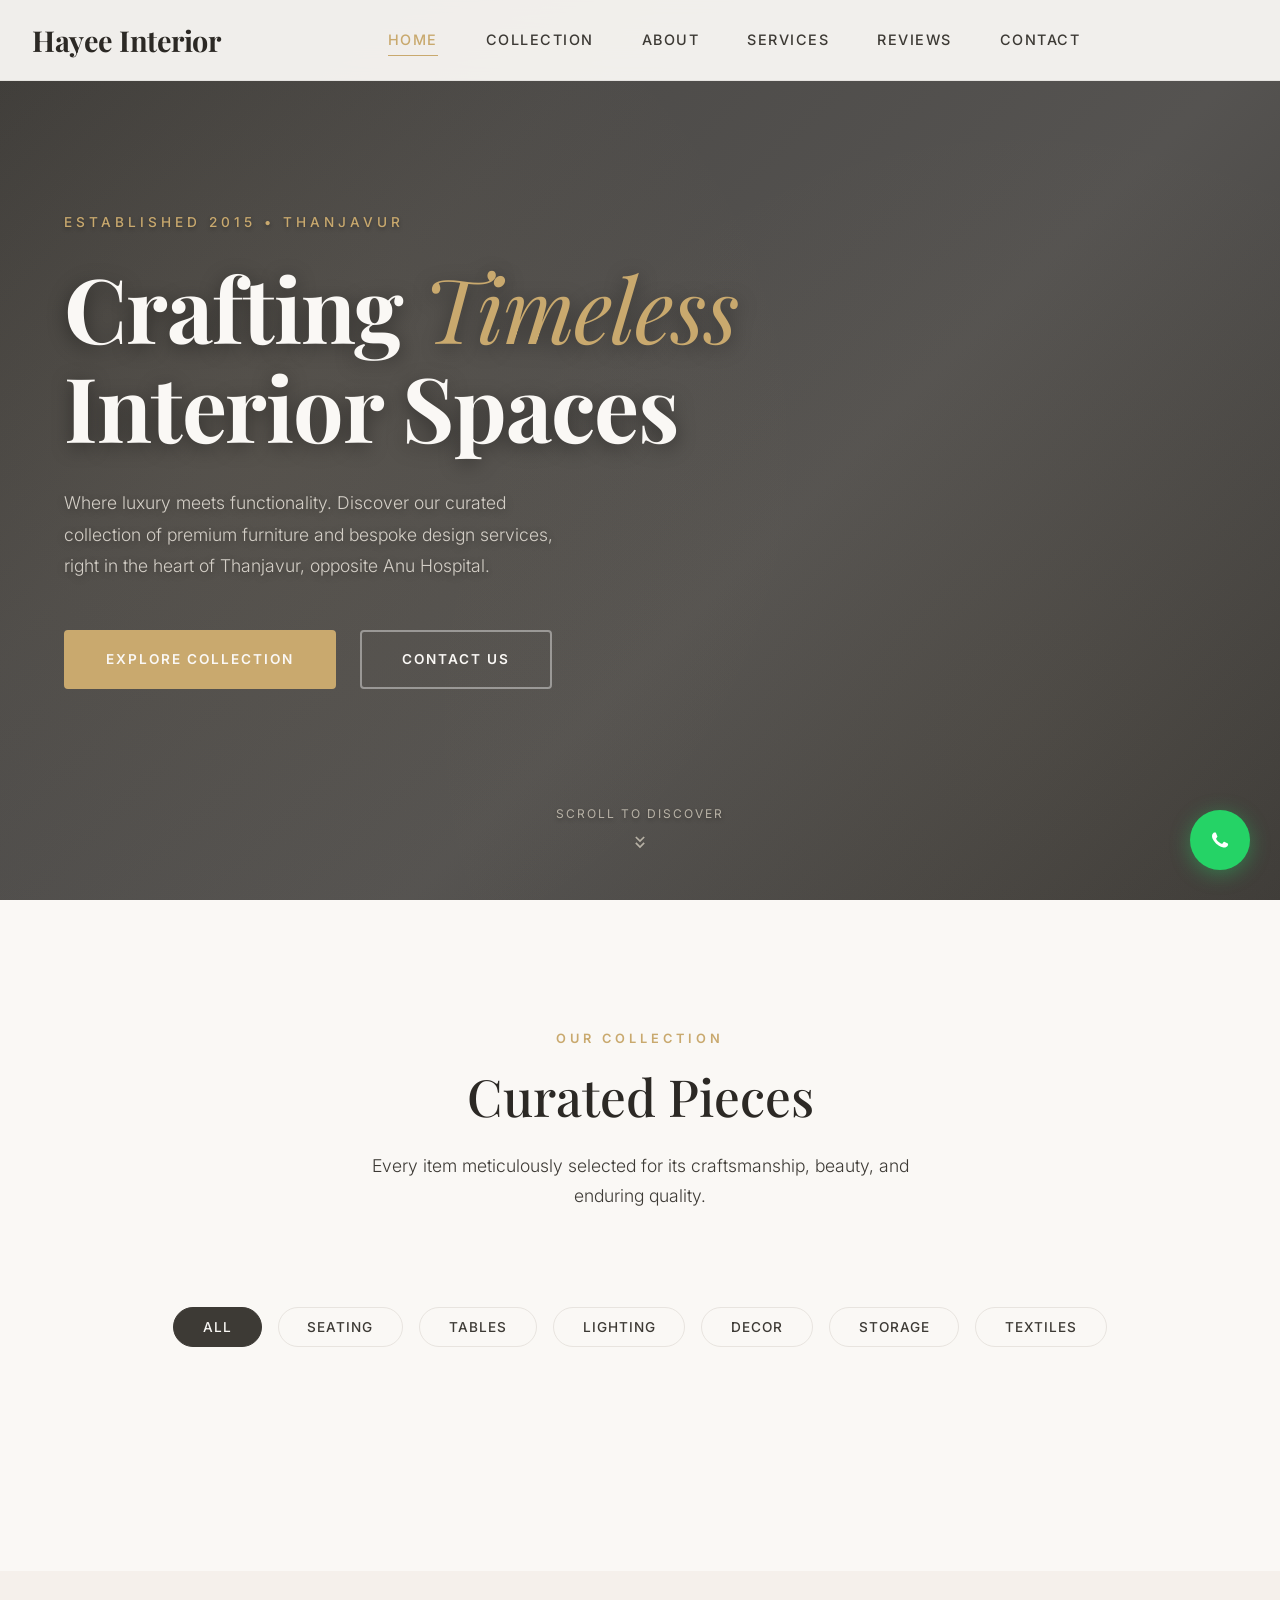
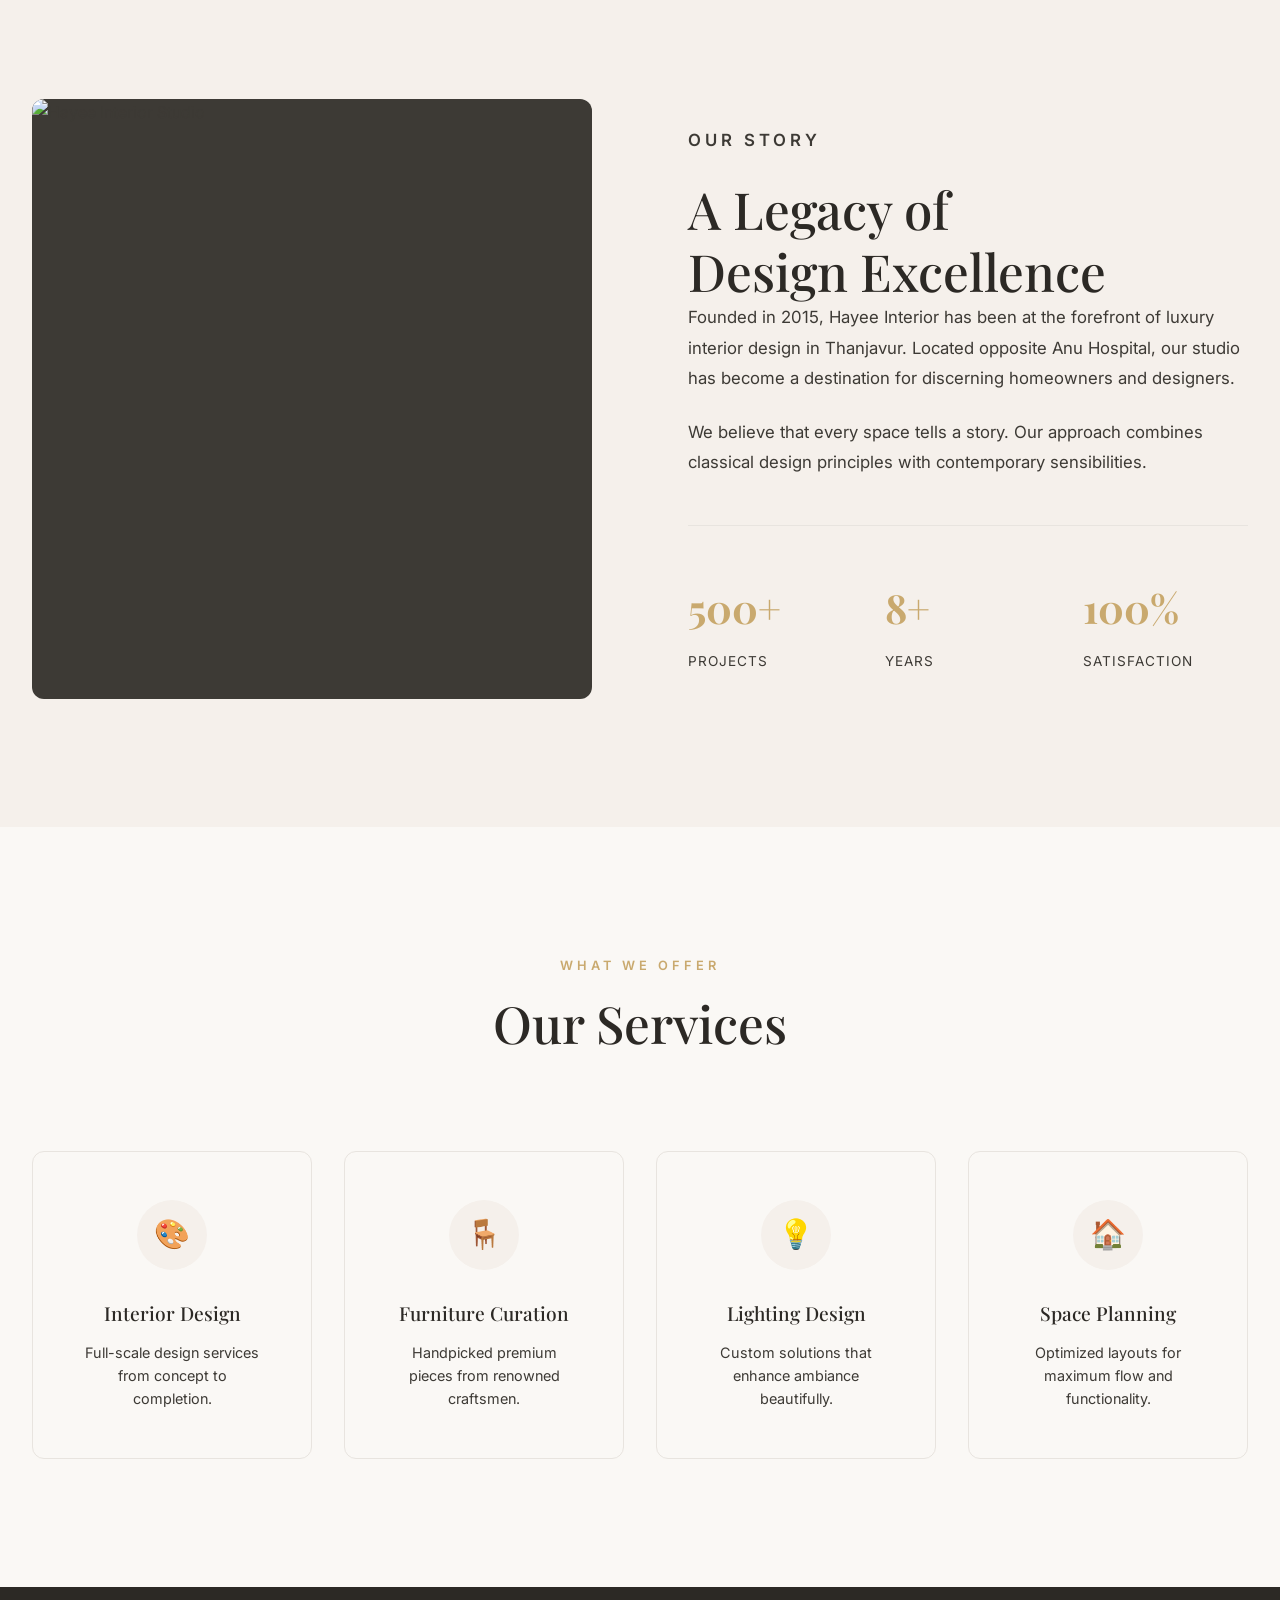
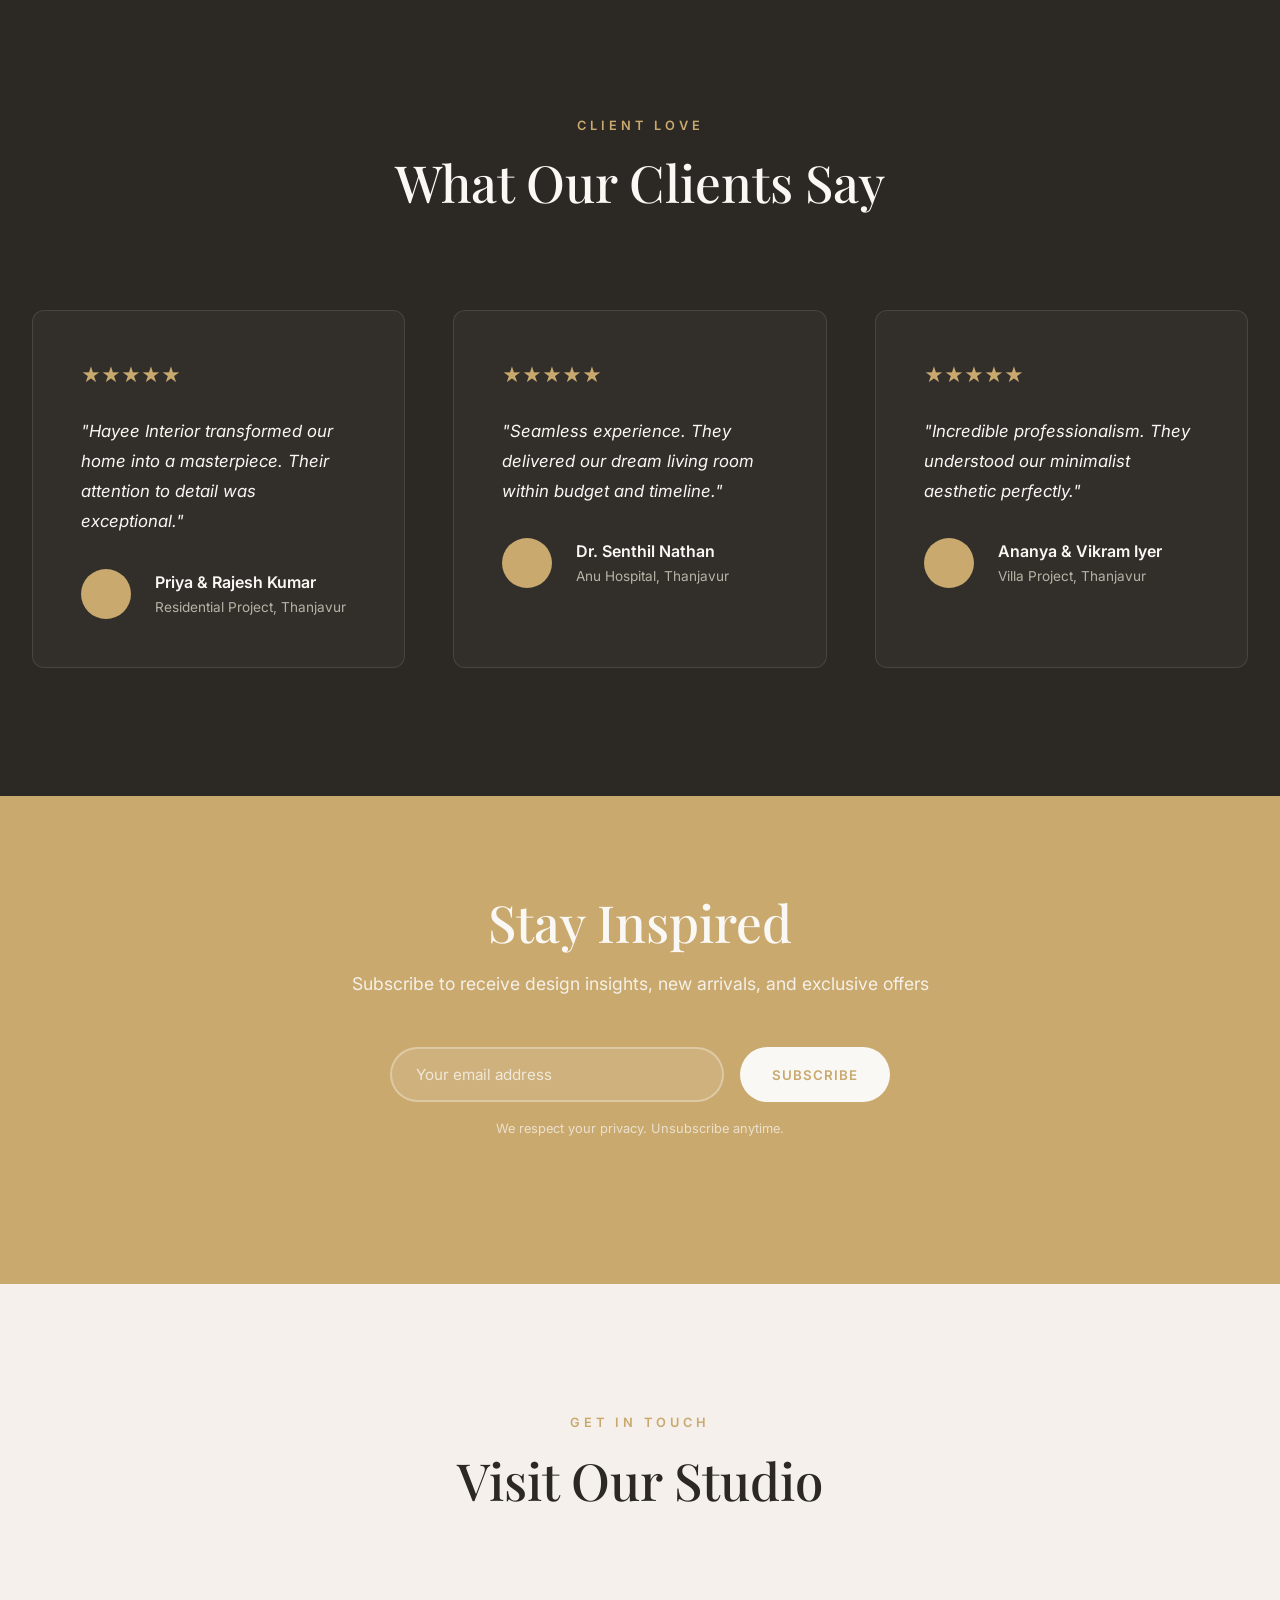
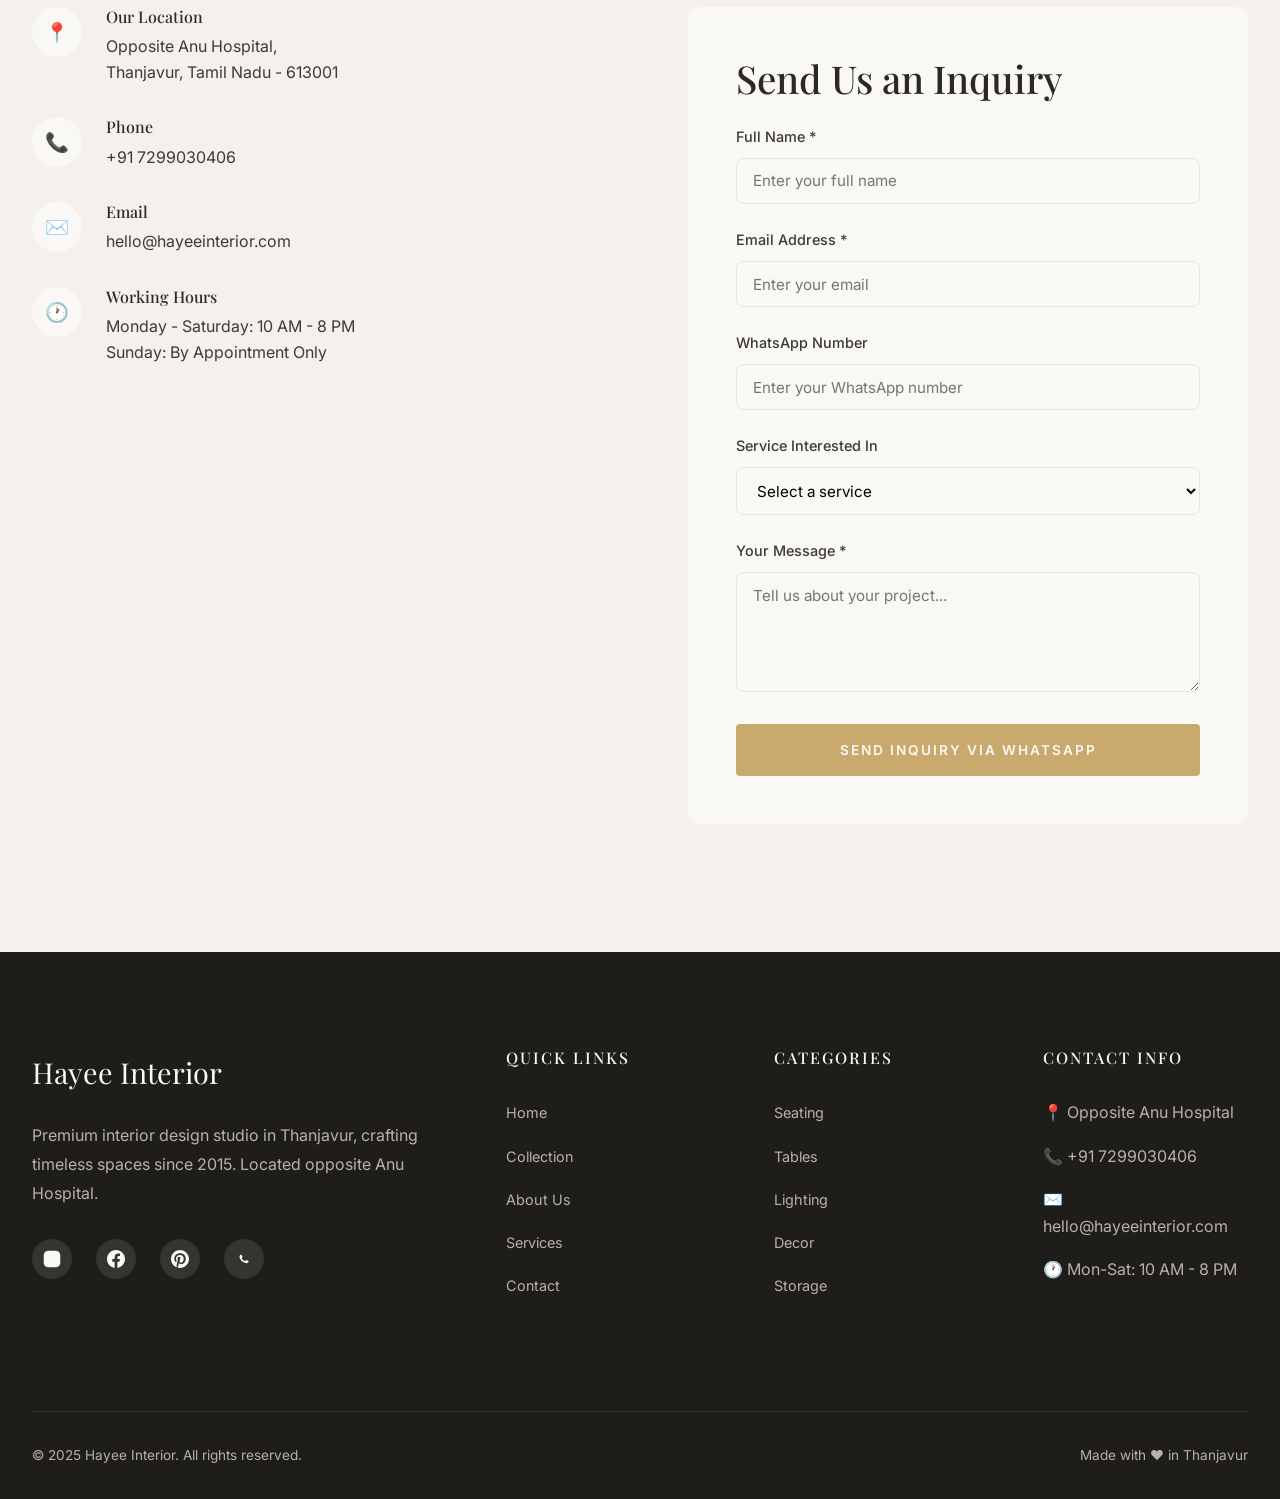
==== index.html @ a8fc9377 "Add files via upload" ====
<!DOCTYPE html>
<html lang="en">
<head>
    <meta charset="UTF-8">
    <meta name="viewport" content="width=device-width, initial-scale=1.0">
    <meta name="description" content="Hayee Interior - Premium luxury interior design studio in Thanjavur, opposite Anu Hospital. Inquire about our curated collections of timeless furniture and bespoke design services.">
    <meta name="keywords" content="luxury interior design, Thanjavur, furniture inquiry, home decor, Hayee Interior, premium furniture, interior design consultation, WhatsApp inquiry">
    <title>Hayee Interior | Luxury Interior Design Studio - Thanjavur</title>
    
    <!-- Google Fonts -->
    <link rel="preconnect" href="https://fonts.googleapis.com">
    <link rel="preconnect" href="https://fonts.gstatic.com" crossorigin>
    <link href="https://fonts.googleapis.com/css2?family=Cormorant+Garamond:ital,wght@0,300;0,400;0,500;0,600;0,700;1,400;1,500&family=Inter:wght@200;300;400;500;600;700&family=Playfair+Display:ital,wght@0,400;0,500;0,600;0,700;0,800;1,400;1,500&display=swap" rel="stylesheet">
    
    <!-- EmailJS Library -->
    <script type="text/javascript" src="https://cdn.jsdelivr.net/npm/@emailjs/browser@4/dist/email.min.js"></script>
    
    <style>
        /* ============================================
           CSS CUSTOM PROPERTIES (DESIGN TOKENS)
           ============================================ */
        :root {
            --color-cream: #F5F0EB;
            --color-warm-white: #FAF8F5;
            --color-soft-gray: #E8E4DF;
            --color-medium-gray: #B8B2A6;
            --color-charcoal: #3D3A35;
            --color-dark-charcoal: #2C2925;
            --color-richer-charcoal: #1F1D1A;
            --color-gold-accent: #C9A96E;
            --color-gold-light: #DFC89D;
            --color-gold-dark: #A8854A;
            --color-bronze: #8B7355;
            --color-whatsapp: #25D366;
            --color-whatsapp-dark: #128C7E;
            
            --font-display: 'Playfair Display', Georgia, 'Times New Roman', serif;
            --font-body: 'Inter', -apple-system, BlinkMacSystemFont, 'Segoe UI', sans-serif;
            --font-accent: 'Cormorant Garamond', Georgia, serif;
            
            --space-xs: 0.5rem; --space-sm: 1rem; --space-md: 1.5rem; --space-lg: 2rem;
            --space-xl: 3rem; --space-2xl: 4rem; --space-3xl: 6rem; --space-4xl: 8rem;
            
            --shadow-sm: 0 2px 8px rgba(0,0,0,0.06); --shadow-md: 0 4px 16px rgba(0,0,0,0.08);
            --shadow-lg: 0 8px 32px rgba(0,0,0,0.12); --shadow-xl: 0 16px 48px rgba(0,0,0,0.16);
            
            --transition-fast: 0.2s cubic-bezier(0.4,0,0.2,1);
            --transition-smooth: 0.3s cubic-bezier(0.4,0,0.2,1);
            --transition-elegant: 0.5s cubic-bezier(0.4,0,0.2,1);
            
            --radius-sm: 4px; --radius-md: 8px; --radius-lg: 12px; --radius-xl: 20px;
        }

        *, *::before, *::after { margin: 0; padding: 0; box-sizing: border-box; }
        html { font-size: 16px; scroll-behavior: smooth; -webkit-font-smoothing: antialiased; }
        body { font-family: var(--font-body); background-color: var(--color-warm-white); color: var(--color-charcoal); line-height: 1.7; overflow-x: hidden; }
        ::selection { background-color: var(--color-gold-accent); color: var(--color-warm-white); }
        ::-webkit-scrollbar { width: 8px; }
        ::-webkit-scrollbar-track { background: var(--color-cream); }
        ::-webkit-scrollbar-thumb { background: var(--color-medium-gray); border-radius: 4px; }
        ::-webkit-scrollbar-thumb:hover { background: var(--color-charcoal); }
        h1, h2, h3, h4 { font-family: var(--font-display); font-weight: 500; line-height: 1.2; color: var(--color-dark-charcoal); }
        h1 { font-size: clamp(2.5rem, 5vw, 4.5rem); }
        h2 { font-size: clamp(2rem, 4vw, 3.5rem); }
        h3 { font-size: clamp(1.5rem, 3vw, 2.5rem); }
        h4 { font-size: clamp(1.25rem, 2vw, 1.75rem); }
        .container { width: 100%; max-width: 1400px; margin: 0 auto; padding: 0 var(--space-lg); }

        /* Header */
        .site-header { position: fixed; top: 0; left: 0; right: 0; z-index: 1000; background: rgba(250,248,245,0.95); backdrop-filter: blur(20px); -webkit-backdrop-filter: blur(20px); border-bottom: 1px solid rgba(0,0,0,0.05); transition: all var(--transition-smooth); }
        .site-header.scrolled { box-shadow: var(--shadow-md); background: rgba(250,248,245,0.98); }
        .header-container { display: flex; justify-content: space-between; align-items: center; height: 80px; }
        .brand-logo { font-family: var(--font-display); font-size: 1.8rem; font-weight: 700; color: var(--color-dark-charcoal); text-decoration: none; letter-spacing: -0.5px; transition: color var(--transition-fast); }
        .brand-logo:hover { color: var(--color-gold-accent); }
        .main-nav ul { display: flex; list-style: none; gap: var(--space-xl); align-items: center; }
        .main-nav a { text-decoration: none; color: var(--color-charcoal); font-size: 0.9rem; font-weight: 500; text-transform: uppercase; letter-spacing: 1.5px; position: relative; padding: 0.5rem 0; transition: color var(--transition-fast); }
        .main-nav a::after { content: ''; position: absolute; bottom: 0; left: 0; width: 0; height: 1.5px; background: var(--color-gold-accent); transition: width var(--transition-smooth); }
        .main-nav a:hover, .main-nav a.active { color: var(--color-gold-accent); }
        .main-nav a:hover::after, .main-nav a.active::after { width: 100%; }
        .header-actions { display: flex; align-items: center; gap: var(--space-md); }
        .mobile-menu-toggle { display: none; background: none; border: none; cursor: pointer; padding: 0.5rem; color: var(--color-charcoal); }
        .mobile-menu-toggle:hover { color: var(--color-gold-accent); }

        /* Mobile Menu */
        .mobile-menu { display: none; position: fixed; top: 0; right: -100%; width: 80%; max-width: 400px; height: 100vh; background: var(--color-warm-white); z-index: 2000; padding: var(--space-2xl); transition: right var(--transition-elegant); box-shadow: var(--shadow-xl); }
        .mobile-menu.active { right: 0; }
        .mobile-menu-overlay { display: none; position: fixed; top: 0; left: 0; width: 100%; height: 100%; background: rgba(0,0,0,0.5); z-index: 1999; }
        .mobile-menu-overlay.active { display: block; }
        .mobile-menu-close { position: absolute; top: var(--space-lg); right: var(--space-lg); background: none; border: none; font-size: 1.5rem; cursor: pointer; color: var(--color-charcoal); }
        .mobile-menu ul { list-style: none; margin-top: var(--space-3xl); }
        .mobile-menu li { margin-bottom: var(--space-lg); }
        .mobile-menu a { font-family: var(--font-display); font-size: 1.5rem; text-decoration: none; color: var(--color-dark-charcoal); }
        .mobile-menu a:hover { color: var(--color-gold-accent); }

        /* Welcome Overlay */
        .welcome-overlay { position: fixed; top: 0; left: 0; width: 100%; height: 100%; background: var(--color-dark-charcoal); z-index: 9999; display: flex; align-items: center; justify-content: center; animation: welcomeFadeOut 0.8s ease-in-out 2.5s forwards; }
        .welcome-content { text-align: center; animation: welcomeContentIn 1s ease-out 0.3s both; }
        .welcome-logo { font-family: var(--font-display); font-size: clamp(2rem,5vw,3.5rem); color: var(--color-warm-white); margin-bottom: var(--space-md); font-weight: 700; opacity: 0; animation: fadeInUp 0.8s ease-out 0.5s forwards; }
        .welcome-tagline { font-family: var(--font-accent); font-size: clamp(1rem,2vw,1.3rem); color: var(--color-gold-accent); font-style: italic; opacity: 0; animation: fadeInUp 0.8s ease-out 0.8s forwards; }
        .welcome-divider { width: 60px; height: 2px; background: var(--color-gold-accent); margin: var(--space-md) auto; opacity: 0; animation: fadeInUp 0.8s ease-out 1s forwards; }
        .welcome-location { font-size: 0.85rem; color: var(--color-medium-gray); text-transform: uppercase; letter-spacing: 3px; opacity: 0; animation: fadeInUp 0.8s ease-out 1.2s forwards; }
        @keyframes fadeInUp { from { opacity: 0; transform: translateY(20px); } to { opacity: 1; transform: translateY(0); } }
        @keyframes welcomeContentIn { from { opacity: 0; transform: scale(0.95); } to { opacity: 1; transform: scale(1); } }
        @keyframes welcomeFadeOut { 0% { opacity: 1; visibility: visible; } 100% { opacity: 0; visibility: hidden; } }

        /* Hero */
        .hero { position: relative; height: 100vh; min-height: 700px; display: flex; align-items: center; overflow: hidden; background-image: url('https://images.unsplash.com/photo-1616486338812-3dadae4b4ace?q=80&w=2000&auto=format&fit=crop'); background-size: cover; background-position: center; background-attachment: fixed; }
        .hero-overlay { position: absolute; top: 0; left: 0; width: 100%; height: 100%; background: linear-gradient(135deg, rgba(28,26,23,0.85) 0%, rgba(20,18,16,0.75) 30%, rgba(15,13,11,0.7) 60%, rgba(28,26,23,0.85) 100%); z-index: 1; }
        .hero-pattern { position: absolute; top: 0; left: 0; width: 100%; height: 100%; background-image: radial-gradient(circle at 20% 50%, rgba(201,169,110,0.06) 0%, transparent 50%), radial-gradient(circle at 80% 80%, rgba(201,169,110,0.04) 0%, transparent 50%); z-index: 2; }
        .hero-content { position: relative; z-index: 3; max-width: 800px; padding: var(--space-4xl) var(--space-lg); }
        .hero-subtitle-top { font-family: var(--font-body); font-size: 0.85rem; text-transform: uppercase; letter-spacing: 4px; color: var(--color-gold-accent); margin-bottom: var(--space-md); font-weight: 500; text-shadow: 0 2px 4px rgba(0,0,0,0.3); }
        .hero-title { font-size: clamp(3rem,7vw,6rem); font-weight: 700; color: var(--color-warm-white); line-height: 1.1; margin-bottom: var(--space-lg); letter-spacing: -1px; text-shadow: 0 4px 20px rgba(0,0,0,0.4); }
        .hero-title em { font-style: italic; color: var(--color-gold-accent); font-weight: 400; }
        .hero-description { font-size: 1.1rem; color: #D4CFC7; margin-bottom: var(--space-xl); max-width: 500px; line-height: 1.8; font-weight: 300; text-shadow: 0 2px 8px rgba(0,0,0,0.3); }
        .hero-buttons { display: flex; gap: var(--space-md); flex-wrap: wrap; }
        .btn { display: inline-block; padding: 1rem 2.5rem; font-family: var(--font-body); font-size: 0.85rem; font-weight: 600; text-transform: uppercase; letter-spacing: 2px; text-decoration: none; border: none; cursor: pointer; transition: all var(--transition-smooth); border-radius: var(--radius-sm); }
        .btn-primary { background: var(--color-gold-accent); color: var(--color-warm-white); border: 2px solid var(--color-gold-accent); }
        .btn-primary:hover { background: var(--color-gold-dark); border-color: var(--color-gold-dark); transform: translateY(-2px); box-shadow: 0 8px 24px rgba(201,169,110,0.3); }
        .btn-outline { background: transparent; color: var(--color-warm-white); border: 2px solid rgba(255,255,255,0.4); }
        .btn-outline:hover { border-color: var(--color-gold-accent); color: var(--color-gold-accent); transform: translateY(-2px); background: rgba(201,169,110,0.1); }
        .btn-whatsapp { background: var(--color-whatsapp); color: white; border: 2px solid var(--color-whatsapp); display: inline-flex; align-items: center; gap: 0.5rem; }
        .btn-whatsapp:hover { background: var(--color-whatsapp-dark); border-color: var(--color-whatsapp-dark); transform: translateY(-2px); box-shadow: 0 8px 24px rgba(37,211,102,0.3); }
        .hero-scroll-indicator { position: absolute; bottom: var(--space-xl); left: 50%; transform: translateX(-50%); z-index: 3; display: flex; flex-direction: column; align-items: center; gap: var(--space-xs); color: #B8B2A6; font-size: 0.75rem; text-transform: uppercase; letter-spacing: 2px; animation: bounce 2s infinite; text-shadow: 0 2px 4px rgba(0,0,0,0.3); }
        @keyframes bounce { 0%,20%,50%,80%,100% { transform: translateX(-50%) translateY(0); } 40% { transform: translateX(-50%) translateY(-10px); } 60% { transform: translateX(-50%) translateY(-5px); } }

        /* Sections */
        .section { padding: var(--space-4xl) 0; }
        .section-header { text-align: center; margin-bottom: var(--space-3xl); }
        .section-label { font-size: 0.8rem; text-transform: uppercase; letter-spacing: 4px; color: var(--color-gold-accent); margin-bottom: var(--space-sm); font-weight: 600; }
        .section-title { margin-bottom: var(--space-md); color: var(--color-dark-charcoal); }
        .section-description { color: var(--color-charcoal); font-size: 1.1rem; max-width: 600px; margin: 0 auto; font-weight: 300; }

        /* Shop */
        .shop-page { padding-top: var(--space-4xl); }
        .shop-header { text-align: center; margin-bottom: var(--space-3xl); }
        .filters { display: flex; justify-content: center; gap: var(--space-sm); margin-bottom: var(--space-3xl); flex-wrap: wrap; }
        .filter-btn { padding: 0.7rem 1.8rem; background: transparent; border: 1.5px solid var(--color-soft-gray); border-radius: 50px; font-family: var(--font-body); font-size: 0.85rem; font-weight: 500; color: var(--color-charcoal); cursor: pointer; transition: all var(--transition-smooth); text-transform: uppercase; letter-spacing: 1px; }
        .filter-btn:hover, .filter-btn.active { background: var(--color-charcoal); color: var(--color-warm-white); border-color: var(--color-charcoal); }
        .product-grid { display: grid; grid-template-columns: repeat(auto-fill, minmax(300px, 1fr)); gap: var(--space-xl); }
        .product-card { background: var(--color-warm-white); border-radius: var(--radius-lg); overflow: hidden; transition: all var(--transition-elegant); cursor: pointer; border: 1px solid transparent; }
        .product-card:hover { transform: translateY(-6px); box-shadow: var(--shadow-lg); border-color: var(--color-soft-gray); }
        .product-image { width: 100%; height: 350px; background: var(--color-cream); position: relative; overflow: hidden; }
        .product-image img { width: 100%; height: 100%; object-fit: cover; transition: transform var(--transition-elegant); }
        .product-card:hover .product-image img { transform: scale(1.05); }
        .product-badge { position: absolute; top: var(--space-sm); left: var(--space-sm); background: var(--color-gold-accent); color: white; padding: 0.3rem 1rem; border-radius: 50px; font-size: 0.75rem; font-weight: 600; text-transform: uppercase; letter-spacing: 1px; }
        .product-info { padding: var(--space-lg); }
        .product-category { font-size: 0.75rem; text-transform: uppercase; letter-spacing: 2px; color: var(--color-gold-accent); margin-bottom: var(--space-xs); font-weight: 600; }
        .product-name { font-family: var(--font-display); font-size: 1.2rem; margin-bottom: var(--space-sm); font-weight: 600; }
        .product-inquire-btn-card { display: inline-flex; align-items: center; gap: 0.4rem; padding: 0.5rem 1.2rem; background: var(--color-whatsapp); color: white; border: none; border-radius: 50px; font-size: 0.75rem; font-weight: 600; cursor: pointer; transition: all var(--transition-fast); font-family: var(--font-body); }
        .product-inquire-btn-card:hover { background: var(--color-whatsapp-dark); transform: scale(1.03); }
        .product-inquire-btn-card svg { width: 14px; height: 14px; }

        /* Modal */
        .modal-overlay { display: none; position: fixed; top: 0; left: 0; width: 100%; height: 100%; background: rgba(0,0,0,0.8); z-index: 3000; align-items: center; justify-content: center; backdrop-filter: blur(5px); }
        .modal-overlay.active { display: flex; }
        .modal { background: var(--color-warm-white); border-radius: var(--radius-xl); max-width: 1000px; width: 90%; max-height: 90vh; overflow-y: auto; position: relative; display: grid; grid-template-columns: 1fr 1fr; animation: modalSlideIn 0.4s ease; }
        @keyframes modalSlideIn { from { opacity: 0; transform: translateY(30px) scale(0.95); } to { opacity: 1; transform: translateY(0) scale(1); } }
        .modal-close { position: absolute; top: var(--space-md); right: var(--space-md); background: var(--color-warm-white); border: none; width: 40px; height: 40px; border-radius: 50%; cursor: pointer; z-index: 10; font-size: 1.2rem; box-shadow: var(--shadow-sm); }
        .modal-close:hover { background: var(--color-charcoal); color: white; }
        .modal-gallery { background: var(--color-cream); display: flex; align-items: center; justify-content: center; padding: var(--space-xl); min-height: 500px; }
        .modal-gallery img { max-width: 100%; max-height: 500px; object-fit: contain; border-radius: var(--radius-md); }
        .modal-details { padding: var(--space-2xl); display: flex; flex-direction: column; justify-content: center; }
        .modal-details .product-category { margin-bottom: var(--space-sm); }
        .modal-details h2 { margin-bottom: var(--space-md); }
        .modal-details .product-description { color: var(--color-charcoal); line-height: 1.8; margin-bottom: var(--space-xl); }
        .modal-details .product-specs { display: grid; grid-template-columns: repeat(2, 1fr); gap: var(--space-md); margin-bottom: var(--space-xl); padding: var(--space-lg); background: var(--color-cream); border-radius: var(--radius-md); }
        .spec-item { display: flex; flex-direction: column; }
        .spec-label { font-size: 0.75rem; text-transform: uppercase; letter-spacing: 1px; color: var(--color-medium-gray); margin-bottom: var(--space-xs); }
        .spec-value { font-weight: 600; color: var(--color-dark-charcoal); }
        .modal-inquire-btn { width: 100%; padding: 1rem; background: var(--color-whatsapp); color: white; border: none; border-radius: var(--radius-md); font-family: var(--font-body); font-size: 1rem; font-weight: 600; cursor: pointer; display: flex; align-items: center; justify-content: center; gap: 0.75rem; transition: all var(--transition-smooth); text-transform: uppercase; letter-spacing: 1px; }
        .modal-inquire-btn:hover { background: var(--color-whatsapp-dark); transform: translateY(-2px); box-shadow: 0 8px 24px rgba(37,211,102,0.3); }

        /* About */
        .about-section { background: var(--color-cream); }
        .about-grid { display: grid; grid-template-columns: 1fr 1fr; gap: var(--space-3xl); align-items: center; }
        .about-image-wrapper { height: 600px; background: var(--color-charcoal); border-radius: var(--radius-lg); overflow: hidden; }
        .about-image-wrapper img { width: 100%; height: 100%; object-fit: cover; }
        .about-content p { margin-bottom: var(--space-md); color: var(--color-charcoal); font-size: 1.05rem; line-height: 1.8; }
        .about-stats { display: grid; grid-template-columns: repeat(3, 1fr); gap: var(--space-lg); margin-top: var(--space-xl); padding-top: var(--space-xl); border-top: 1px solid var(--color-soft-gray); }
        .stat-number { font-family: var(--font-display); font-size: 2.5rem; font-weight: 700; color: var(--color-gold-accent); margin-bottom: var(--space-xs); }
        .stat-label { font-size: 0.85rem; color: var(--color-charcoal); text-transform: uppercase; letter-spacing: 1px; }

        /* Services */
        .services-grid { display: grid; grid-template-columns: repeat(4, 1fr); gap: var(--space-lg); }
        .service-card { padding: var(--space-xl); background: var(--color-warm-white); border: 1px solid var(--color-soft-gray); border-radius: var(--radius-lg); transition: all var(--transition-smooth); text-align: center; }
        .service-card:hover { border-color: var(--color-gold-accent); transform: translateY(-4px); box-shadow: var(--shadow-lg); }
        .service-icon { width: 70px; height: 70px; margin: 0 auto var(--space-lg); background: var(--color-cream); border-radius: 50%; display: flex; align-items: center; justify-content: center; font-size: 1.8rem; color: var(--color-gold-accent); transition: all var(--transition-smooth); }
        .service-card:hover .service-icon { background: var(--color-gold-accent); color: var(--color-warm-white); }
        .service-card h3 { font-size: 1.2rem; margin-bottom: var(--space-sm); }
        .service-card p { font-size: 0.9rem; color: var(--color-charcoal); line-height: 1.6; }

        /* Testimonials */
        .testimonials-section { background: var(--color-dark-charcoal); color: var(--color-warm-white); }
        .testimonials-section .section-title, .testimonials-section .section-description { color: var(--color-warm-white); }
        .testimonials-grid { display: grid; grid-template-columns: repeat(3, 1fr); gap: var(--space-xl); }
        .testimonial-card { background: rgba(255,255,255,0.03); border: 1px solid rgba(255,255,255,0.1); border-radius: var(--radius-lg); padding: var(--space-xl); transition: all var(--transition-smooth); }
        .testimonial-card:hover { background: rgba(255,255,255,0.06); transform: translateY(-4px); }
        .testimonial-stars { color: var(--color-gold-accent); margin-bottom: var(--space-md); font-size: 1.2rem; }
        .testimonial-text { font-style: italic; margin-bottom: var(--space-lg); line-height: 1.8; font-size: 1.05rem; }
        .testimonial-author { display: flex; align-items: center; gap: var(--space-md); }
        .testimonial-author-image { width: 50px; height: 50px; border-radius: 50%; background: var(--color-gold-accent); }
        .testimonial-author-name { font-weight: 600; }
        .testimonial-author-role { font-size: 0.85rem; color: var(--color-medium-gray); }

        /* Contact */
        .contact-section { background: var(--color-cream); }
        .contact-grid { display: grid; grid-template-columns: 1fr 1fr; gap: var(--space-3xl); }
        .contact-item { display: flex; gap: var(--space-md); margin-bottom: var(--space-lg); align-items: flex-start; }
        .contact-icon { width: 50px; height: 50px; background: var(--color-warm-white); border-radius: 50%; display: flex; align-items: center; justify-content: center; flex-shrink: 0; color: var(--color-gold-accent); font-size: 1.2rem; }
        .contact-text h4 { margin-bottom: var(--space-xs); font-size: 1rem; }
        .contact-text p { color: var(--color-charcoal); line-height: 1.6; }
        .contact-form { background: var(--color-warm-white); padding: var(--space-xl); border-radius: var(--radius-lg); }
        .form-group { margin-bottom: var(--space-md); }
        .form-group label { display: block; margin-bottom: var(--space-xs); font-weight: 500; font-size: 0.9rem; }
        .form-group input, .form-group textarea, .form-group select { width: 100%; padding: 0.8rem 1rem; border: 1.5px solid var(--color-soft-gray); border-radius: var(--radius-md); font-family: var(--font-body); font-size: 0.95rem; transition: all var(--transition-fast); background: var(--color-warm-white); }
        .form-group input:focus, .form-group textarea:focus, .form-group select:focus { outline: none; border-color: var(--color-gold-accent); box-shadow: 0 0 0 3px rgba(201,169,110,0.1); }
        .form-group textarea { height: 120px; resize: vertical; }

        /* Newsletter */
        .newsletter-section { background: var(--color-gold-accent); padding: var(--space-3xl) 0; }
        .newsletter-content { text-align: center; color: var(--color-warm-white); }
        .newsletter-content h2 { color: var(--color-warm-white); margin-bottom: var(--space-sm); }
        .newsletter-content p { margin-bottom: var(--space-xl); font-size: 1.1rem; opacity: 0.9; }
        .newsletter-form { display: flex; gap: var(--space-sm); max-width: 500px; margin: 0 auto; }
        .newsletter-form input { flex: 1; padding: 1rem 1.5rem; border: 2px solid rgba(255,255,255,0.3); border-radius: 50px; background: rgba(255,255,255,0.1); color: white; font-size: 0.95rem; font-family: var(--font-body); }
        .newsletter-form input::placeholder { color: rgba(255,255,255,0.7); }
        .newsletter-form input:focus { outline: none; border-color: white; background: rgba(255,255,255,0.2); }
        .newsletter-form button { padding: 1rem 2rem; background: var(--color-warm-white); color: var(--color-gold-accent); border: none; border-radius: 50px; font-weight: 600; text-transform: uppercase; letter-spacing: 1px; cursor: pointer; transition: all var(--transition-smooth); font-family: var(--font-body); white-space: nowrap; }
        .newsletter-form button:hover { background: var(--color-dark-charcoal); color: var(--color-warm-white); }

        /* Footer */
        .site-footer { background: var(--color-richer-charcoal); color: var(--color-medium-gray); padding: var(--space-3xl) 0 var(--space-lg); }
        .footer-grid { display: grid; grid-template-columns: 2fr 1fr 1fr 1fr; gap: var(--space-2xl); margin-bottom: var(--space-3xl); }
        .footer-brand-name { font-family: var(--font-display); font-size: 1.8rem; color: var(--color-warm-white); margin-bottom: var(--space-md); }
        .footer-description { line-height: 1.8; margin-bottom: var(--space-lg); }
        .footer-social { display: flex; gap: var(--space-md); }
        .footer-social a { width: 40px; height: 40px; background: rgba(255,255,255,0.1); border-radius: 50%; display: flex; align-items: center; justify-content: center; color: var(--color-warm-white); text-decoration: none; transition: all var(--transition-fast); }
        .footer-social a:hover { background: var(--color-gold-accent); transform: translateY(-2px); }
        .footer-social a svg { width: 18px; height: 18px; fill: currentColor; }
        .footer-column h4 { color: var(--color-warm-white); margin-bottom: var(--space-lg); font-size: 1rem; text-transform: uppercase; letter-spacing: 2px; }
        .footer-column ul { list-style: none; }
        .footer-column ul li { margin-bottom: var(--space-sm); }
        .footer-column ul li a { color: var(--color-medium-gray); text-decoration: none; transition: color var(--transition-fast); font-size: 0.9rem; }
        .footer-column ul li a:hover { color: var(--color-gold-accent); }
        .footer-bottom { border-top: 1px solid rgba(255,255,255,0.1); padding-top: var(--space-lg); display: flex; justify-content: space-between; font-size: 0.85rem; flex-wrap: wrap; gap: var(--space-sm); }

        /* WhatsApp Float */
        .whatsapp-float { position: fixed; bottom: 30px; right: 30px; z-index: 5000; width: 60px; height: 60px; background: var(--color-whatsapp); border-radius: 50%; display: flex; align-items: center; justify-content: center; box-shadow: 0 4px 20px rgba(37,211,102,0.4); cursor: pointer; transition: all var(--transition-smooth); animation: whatsappPulse 2s infinite; text-decoration: none; }
        .whatsapp-float:hover { transform: scale(1.1); box-shadow: 0 6px 30px rgba(37,211,102,0.6); background: var(--color-whatsapp-dark); }
        .whatsapp-float svg { width: 32px; height: 32px; fill: white; }
        @keyframes whatsappPulse { 0%,100% { box-shadow: 0 4px 20px rgba(37,211,102,0.4); } 50% { box-shadow: 0 4px 30px rgba(37,211,102,0.7); } }

        /* Toast */
        .toast { position: fixed; bottom: var(--space-xl); left: 50%; transform: translateX(-50%); background: var(--color-dark-charcoal); color: white; padding: 1rem 2rem; border-radius: 50px; box-shadow: var(--shadow-lg); z-index: 5000; animation: toastIn 0.3s ease, toastOut 0.3s ease 3.7s forwards; font-weight: 500; white-space: nowrap; max-width: 90vw; text-align: center; }
        @keyframes toastIn { from { transform: translateX(-50%) translateY(100%); opacity: 0; } to { transform: translateX(-50%) translateY(0); opacity: 1; } }
        @keyframes toastOut { from { transform: translateX(-50%) translateY(0); opacity: 1; } to { transform: translateX(-50%) translateY(100%); opacity: 0; } }

        /* ============================================
           RESPONSIVE DESIGN - FULLY FIXED FOR MOBILE
           ============================================ */
        @media (max-width: 1200px) { 
            .services-grid { grid-template-columns: repeat(2,1fr); } 
            .testimonials-grid { grid-template-columns: repeat(2,1fr); } 
            .footer-grid { grid-template-columns: 1fr 1fr; } 
        }
        
        @media (max-width: 992px) {
            .about-image-wrapper { height: 450px; }
            .product-grid { grid-template-columns: repeat(auto-fill, minmax(260px, 1fr)); }
        }
        
        @media (max-width: 768px) {
            .main-nav { display: none; } 
            .mobile-menu-toggle { display: block; } 
            .header-container { height: 70px; }
            .brand-logo { font-size: 1.5rem; }
            
            .hero { background-attachment: scroll; min-height: 600px; } 
            .hero-title { font-size: 2.5rem; }
            .hero-content { padding: var(--space-2xl) var(--space-lg); }
            
            .services-grid, .testimonials-grid { grid-template-columns: 1fr; } 
            .about-grid, .contact-grid { grid-template-columns: 1fr; }
            .about-image-wrapper { height: 350px; } 
            .footer-grid { grid-template-columns: 1fr; gap: var(--space-xl); }
            
            .modal { grid-template-columns: 1fr; } 
            .modal-gallery { min-height: 250px; }
            .modal-details { padding: var(--space-lg); }
            .modal-details h2 { font-size: 1.5rem; }
            
            .newsletter-form { flex-direction: column; } 
            .hero-buttons { flex-direction: column; } 
            .btn { width: 100%; text-align: center; padding: 0.9rem 1.5rem; font-size: 0.8rem; }
            
            .product-grid { grid-template-columns: repeat(auto-fill, minmax(240px, 1fr)); gap: var(--space-md); }
            .product-image { height: 280px; }
            .product-info { padding: var(--space-md); }
            
            .whatsapp-float { bottom: 20px; right: 20px; width: 55px; height: 55px; }
            .whatsapp-float svg { width: 28px; height: 28px; }
            
            .section { padding: var(--space-2xl) 0; }
            .section-header { margin-bottom: var(--space-xl); }
            .filters { gap: var(--space-xs); }
            .filter-btn { padding: 0.5rem 1.2rem; font-size: 0.75rem; }
            
            .contact-form { padding: var(--space-md); }
            .footer-bottom { flex-direction: column; text-align: center; }
        }
        
        @media (max-width: 480px) {
            .container { padding: 0 var(--space-md); } 
            .section { padding: var(--space-xl) 0; }
            .filter-btn { padding: 0.4rem 0.8rem; font-size: 0.7rem; letter-spacing: 0.5px; } 
            .hero { min-height: 500px; }
            .hero-title { font-size: 2rem; }
            .hero-description { font-size: 0.95rem; }
            
            .whatsapp-float { bottom: 15px; right: 15px; width: 50px; height: 50px; }
            .whatsapp-float svg { width: 26px; height: 26px; }
            
            .product-grid { grid-template-columns: 1fr; }
            .product-image { height: 250px; }
            .product-name { font-size: 1.1rem; }
            
            .footer-social { justify-content: center; }
            .footer-brand-name { font-size: 1.5rem; }
            
            .toast { bottom: 80px; padding: 0.8rem 1.5rem; font-size: 0.85rem; }
        }
        
        @media (max-width: 360px) {
            .brand-logo { font-size: 1.3rem; }
            .hero-title { font-size: 1.7rem; }
            .hero-subtitle-top { font-size: 0.7rem; letter-spacing: 2px; }
            .btn { padding: 0.8rem 1.2rem; font-size: 0.75rem; letter-spacing: 1px; }
        }
    </style>
</head>
<body>
    <!-- Welcome Overlay -->
    <div class="welcome-overlay" id="welcomeOverlay">
        <div class="welcome-content">
            <div class="welcome-logo">Hayee Interior</div>
            <div class="welcome-divider"></div>
            <div class="welcome-tagline">Where Luxury Meets Timeless Design</div>
            <div class="welcome-location" style="margin-top:1.5rem;">Thanjavur • Est. 2015</div>
        </div>
    </div>

    <!-- Header -->
    <header class="site-header" id="siteHeader">
        <div class="container header-container">
            <a href="#home" class="brand-logo">Hayee Interior</a>
            <nav class="main-nav">
                <ul>
                    <li><a href="#home" class="active">Home</a></li>
                    <li><a href="#shop">Collection</a></li>
                    <li><a href="#about">About</a></li>
                    <li><a href="#services">Services</a></li>
                    <li><a href="#testimonials">Reviews</a></li>
                    <li><a href="#contact">Contact</a></li>
                </ul>
            </nav>
            <div class="header-actions">
                <button class="mobile-menu-toggle" id="mobileMenuToggle" aria-label="Menu">
                    <svg width="24" height="24" viewBox="0 0 24 24" fill="none" stroke="currentColor" stroke-width="2"><line x1="3" y1="12" x2="21" y2="12"/><line x1="3" y1="6" x2="21" y2="6"/><line x1="3" y1="18" x2="21" y2="18"/></svg>
                </button>
            </div>
        </div>
    </header>

    <!-- Mobile Menu -->
    <div class="mobile-menu-overlay" id="mobileMenuOverlay"></div>
    <div class="mobile-menu" id="mobileMenu">
        <button class="mobile-menu-close" id="mobileMenuClose">✕</button>
        <ul>
            <li><a href="#home">Home</a></li>
            <li><a href="#shop">Collection</a></li>
            <li><a href="#about">About</a></li>
            <li><a href="#services">Services</a></li>
            <li><a href="#testimonials">Reviews</a></li>
            <li><a href="#contact">Contact</a></li>
        </ul>
        <a href="https://wa.me/917299030406?text=Hello%20Hayee%20Interior%2C%20I%20would%20like%20to%20inquire%20about%20your%20products." class="btn btn-whatsapp" style="margin-top:2rem;width:100%;justify-content:center;" target="_blank" rel="noopener">
            <svg width="20" height="20" viewBox="0 0 24 24" fill="currentColor"><path d="M17.472 14.382c-.297-.149-1.758-.867-2.03-.967-.273-.099-.471-.148-.67.15-.197.297-.767.966-.94 1.164-.173.199-.347.223-.644.075-.297-.15-1.255-.463-2.39-1.475-.883-.788-1.48-1.761-1.653-2.059-.173-.297-.018-.458.13-.606.134-.133.298-.347.446-.52.149-.174.198-.298.298-.497.099-.198.05-.371-.025-.52-.075-.149-.669-1.612-.916-2.207-.242-.579-.487-.5-.669-.51-.173-.008-.371-.01-.57-.01-.198 0-.52.074-.792.372-.272.297-1.04 1.016-1.04 2.479 0 1.462 1.065 2.875 1.213 3.074.149.198 2.096 3.2 5.077 4.487.709.306 1.262.489 1.694.625.712.227 1.36.195 1.871.118.571-.085 1.758-.719 2.006-1.413.248-.694.248-1.289.173-1.413-.074-.124-.272-.198-.57-.347"/></svg>
            Inquire via WhatsApp
        </a>
    </div>

    <!-- Hero -->
    <section class="hero" id="home">
        <div class="hero-overlay"></div><div class="hero-pattern"></div>
        <div class="container"><div class="hero-content">
            <p class="hero-subtitle-top">Established 2015 • Thanjavur</p>
            <h1 class="hero-title">Crafting <em>Timeless</em><br>Interior Spaces</h1>
            <p class="hero-description">Where luxury meets functionality. Discover our curated collection of premium furniture and bespoke design services, right in the heart of Thanjavur, opposite Anu Hospital.</p>
            <div class="hero-buttons">
                <a href="#shop" class="btn btn-primary">Explore Collection</a>
                <a href="#contact" class="btn btn-outline">Contact Us</a>
            </div>
        </div></div>
        <div class="hero-scroll-indicator"><span>Scroll to Discover</span><svg width="20" height="20" viewBox="0 0 24 24" fill="none" stroke="currentColor" stroke-width="2"><path d="M7 13l5 5 5-5M7 6l5 5 5-5"/></svg></div>
    </section>

    <!-- Shop -->
    <section class="section shop-page" id="shop">
        <div class="container">
            <div class="shop-header"><p class="section-label">Our Collection</p><h2 class="section-title">Curated Pieces</h2><p class="section-description">Every item meticulously selected for its craftsmanship, beauty, and enduring quality.</p></div>
            <div class="filters" id="productFilters">
                <button class="filter-btn active" data-category="all">All</button>
                <button class="filter-btn" data-category="seating">Seating</button>
                <button class="filter-btn" data-category="tables">Tables</button>
                <button class="filter-btn" data-category="lighting">Lighting</button>
                <button class="filter-btn" data-category="decor">Decor</button>
                <button class="filter-btn" data-category="storage">Storage</button>
                <button class="filter-btn" data-category="textiles">Textiles</button>
            </div>
            <div class="product-grid" id="productGrid"></div>
            <div id="noResults" style="display:none;text-align:center;padding:3rem;color:var(--color-medium-gray);"><p>No products found.</p></div>
        </div>
    </section>

    <!-- About -->
    <section class="section about-section" id="about">
        <div class="container"><div class="about-grid">
            <div class="about-image-wrapper"><img src="https://images.unsplash.com/photo-1618221195710-dd6b41faaea6?w=600&auto=format&fit=crop" alt="Hayee Interior Studio" style="width:100%;height:100%;object-fit:cover;"></div>
            <div class="about-content">
                <p class="section-label">Our Story</p><h2>A Legacy of<br>Design Excellence</h2>
                <p>Founded in 2015, Hayee Interior has been at the forefront of luxury interior design in Thanjavur. Located opposite Anu Hospital, our studio has become a destination for discerning homeowners and designers.</p>
                <p>We believe that every space tells a story. Our approach combines classical design principles with contemporary sensibilities.</p>
                <div class="about-stats"><div><div class="stat-number">500+</div><div class="stat-label">Projects</div></div><div><div class="stat-number">8+</div><div class="stat-label">Years</div></div><div><div class="stat-number">100%</div><div class="stat-label">Satisfaction</div></div></div>
            </div>
        </div></div>
    </section>

    <!-- Services -->
    <section class="section" id="services">
        <div class="container"><div class="section-header"><p class="section-label">What We Offer</p><h2 class="section-title">Our Services</h2></div>
            <div class="services-grid">
                <div class="service-card"><div class="service-icon">🎨</div><h3>Interior Design</h3><p>Full-scale design services from concept to completion.</p></div>
                <div class="service-card"><div class="service-icon">🪑</div><h3>Furniture Curation</h3><p>Handpicked premium pieces from renowned craftsmen.</p></div>
                <div class="service-card"><div class="service-icon">💡</div><h3>Lighting Design</h3><p>Custom solutions that enhance ambiance beautifully.</p></div>
                <div class="service-card"><div class="service-icon">🏠</div><h3>Space Planning</h3><p>Optimized layouts for maximum flow and functionality.</p></div>
            </div>
        </div>
    </section>

    <!-- Testimonials -->
    <section class="section testimonials-section" id="testimonials">
        <div class="container"><div class="section-header"><p class="section-label">Client Love</p><h2 class="section-title">What Our Clients Say</h2></div>
            <div class="testimonials-grid">
                <div class="testimonial-card"><div class="testimonial-stars">★★★★★</div><p class="testimonial-text">"Hayee Interior transformed our home into a masterpiece. Their attention to detail was exceptional."</p><div class="testimonial-author"><div class="testimonial-author-image"></div><div><div class="testimonial-author-name">Priya & Rajesh Kumar</div><div class="testimonial-author-role">Residential Project, Thanjavur</div></div></div></div>
                <div class="testimonial-card"><div class="testimonial-stars">★★★★★</div><p class="testimonial-text">"Seamless experience. They delivered our dream living room within budget and timeline."</p><div class="testimonial-author"><div class="testimonial-author-image"></div><div><div class="testimonial-author-name">Dr. Senthil Nathan</div><div class="testimonial-author-role">Anu Hospital, Thanjavur</div></div></div></div>
                <div class="testimonial-card"><div class="testimonial-stars">★★★★★</div><p class="testimonial-text">"Incredible professionalism. They understood our minimalist aesthetic perfectly."</p><div class="testimonial-author"><div class="testimonial-author-image"></div><div><div class="testimonial-author-name">Ananya & Vikram Iyer</div><div class="testimonial-author-role">Villa Project, Thanjavur</div></div></div></div>
            </div>
        </div>
    </section>

    <!-- Newsletter -->
    <section class="newsletter-section">
        <div class="container"><div class="newsletter-content">
            <h2>Stay Inspired</h2><p>Subscribe to receive design insights, new arrivals, and exclusive offers</p>
            <form class="newsletter-form" id="newsletterForm">
                <input type="email" id="newsletterEmail" placeholder="Your email address" required>
                <button type="submit">Subscribe</button>
            </form>
            <p style="font-size:0.8rem;margin-top:1rem;opacity:0.7;">We respect your privacy. Unsubscribe anytime.</p>
        </div></div>
    </section>

    <!-- Contact -->
    <section class="section contact-section" id="contact">
        <div class="container"><div class="section-header"><p class="section-label">Get In Touch</p><h2 class="section-title">Visit Our Studio</h2></div>
            <div class="contact-grid">
                <div class="contact-info"><div class="contact-details">
                    <div class="contact-item"><div class="contact-icon">📍</div><div class="contact-text"><h4>Our Location</h4><p>Opposite Anu Hospital,<br>Thanjavur, Tamil Nadu - 613001</p></div></div>
                    <div class="contact-item"><div class="contact-icon">📞</div><div class="contact-text"><h4>Phone</h4><p>+91 7299030406</p></div></div>
                    <div class="contact-item"><div class="contact-icon">✉️</div><div class="contact-text"><h4>Email</h4><p>hello@hayeeinterior.com</p></div></div>
                    <div class="contact-item"><div class="contact-icon">🕐</div><div class="contact-text"><h4>Working Hours</h4><p>Monday - Saturday: 10 AM - 8 PM<br>Sunday: By Appointment Only</p></div></div>
                </div></div>
                <div class="contact-form">
                    <h3 style="margin-bottom:1.5rem;">Send Us an Inquiry</h3>
                    <form id="contactForm">
                        <div class="form-group"><label for="name">Full Name *</label><input type="text" id="name" required placeholder="Enter your full name"></div>
                        <div class="form-group"><label for="email">Email Address *</label><input type="email" id="email" required placeholder="Enter your email"></div>
                        <div class="form-group"><label for="phone">WhatsApp Number</label><input type="tel" id="phone" placeholder="Enter your WhatsApp number"></div>
                        <div class="form-group"><label for="service">Service Interested In</label><select id="service"><option value="">Select a service</option><option value="interior-design">Interior Design</option><option value="furniture">Furniture Inquiry</option><option value="consultation">Design Consultation</option><option value="other">Other</option></select></div>
                        <div class="form-group"><label for="message">Your Message *</label><textarea id="message" required placeholder="Tell us about your project..."></textarea></div>
                        <button type="submit" class="btn btn-primary" style="width:100%;">Send Inquiry via WhatsApp</button>
                    </form>
                </div>
            </div>
        </div>
    </section>

    <!-- Footer -->
    <footer class="site-footer">
        <div class="container">
            <div class="footer-grid">
                <div class="footer-column">
                    <div class="footer-brand-name">Hayee Interior</div>
                    <p class="footer-description">Premium interior design studio in Thanjavur, crafting timeless spaces since 2015. Located opposite Anu Hospital.</p>
                    <div class="footer-social">
                        <!-- Instagram -->
                        <a href="#" aria-label="Instagram">
                            <svg viewBox="0 0 24 24" fill="none" stroke="currentColor" stroke-width="2"><rect x="2" y="2" width="20" height="20" rx="5"/><circle cx="12" cy="12" r="5"/><circle cx="17.5" cy="6.5" r="1.5"/></svg>
                        </a>
                        <!-- Facebook -->
                        <a href="#" aria-label="Facebook">
                            <svg viewBox="0 0 24 24" fill="currentColor"><path d="M24 12.073c0-6.627-5.373-12-12-12s-12 5.373-12 12c0 5.99 4.388 10.954 10.125 11.854v-8.385H7.078v-3.47h3.047V9.43c0-3.007 1.792-4.669 4.533-4.669 1.312 0 2.686.235 2.686.235v2.953H15.83c-1.491 0-1.956.925-1.956 1.874v2.25h3.328l-.532 3.47h-2.796v8.385C19.612 23.027 24 18.062 24 12.073z"/></svg>
                        </a>
                        <!-- Pinterest -->
                        <a href="#" aria-label="Pinterest">
                            <svg viewBox="0 0 24 24" fill="currentColor"><path d="M12.017 0C5.396 0 .029 5.367.029 11.987c0 5.079 3.158 9.417 7.618 11.162-.105-.949-.199-2.403.041-3.439.219-.937 1.406-5.957 1.406-5.957s-.359-.72-.359-1.781c0-1.663.967-2.911 2.168-2.911 1.024 0 1.518.769 1.518 1.688 0 1.029-.653 2.567-.992 3.992-.285 1.193.6 2.165 1.775 2.165 2.128 0 3.768-2.245 3.768-5.487 0-2.861-2.063-4.869-5.008-4.869-3.41 0-5.409 2.562-5.409 5.199 0 1.033.394 2.143.889 2.741.099.12.112.225.085.345-.09.375-.293 1.199-.334 1.363-.053.225-.172.271-.401.165-1.495-.69-2.433-2.878-2.433-4.646 0-3.776 2.748-7.252 7.92-7.252 4.158 0 7.392 2.967 7.392 6.923 0 4.135-2.607 7.462-6.233 7.462-1.214 0-2.354-.629-2.758-1.379l-.749 2.848c-.269 1.045-1.004 2.352-1.498 3.146 1.123.345 2.306.535 3.55.535 6.607 0 11.985-5.365 11.985-11.987C23.97 5.39 18.592.026 11.985.026L12.017 0z"/></svg>
                        </a>
                        <!-- WhatsApp -->
                        <a href="https://wa.me/917299030406" aria-label="WhatsApp" target="_blank" rel="noopener">
                            <svg viewBox="0 0 24 24" fill="currentColor"><path d="M17.472 14.382c-.297-.149-1.758-.867-2.03-.967-.273-.099-.471-.148-.67.15-.197.297-.767.966-.94 1.164-.173.199-.347.223-.644.075-.297-.15-1.255-.463-2.39-1.475-.883-.788-1.48-1.761-1.653-2.059-.173-.297-.018-.458.13-.606.134-.133.298-.347.446-.52.149-.174.198-.298.298-.497.099-.198.05-.371-.025-.52-.075-.149-.669-1.612-.916-2.207-.242-.579-.487-.5-.669-.51-.173-.008-.371-.01-.57-.01-.198 0-.52.074-.792.372-.272.297-1.04 1.016-1.04 2.479 0 1.462 1.065 2.875 1.213 3.074.149.198 2.096 3.2 5.077 4.487.709.306 1.262.489 1.694.625.712.227 1.36.195 1.871.118.571-.085 1.758-.719 2.006-1.413.248-.694.248-1.289.173-1.413-.074-.124-.272-.198-.57-.347"/></svg>
                        </a>
                    </div>
                </div>
                <div class="footer-column"><h4>Quick Links</h4><ul><li><a href="#home">Home</a></li><li><a href="#shop">Collection</a></li><li><a href="#about">About Us</a></li><li><a href="#services">Services</a></li><li><a href="#contact">Contact</a></li></ul></div>
                <div class="footer-column"><h4>Categories</h4><ul><li><a href="#shop">Seating</a></li><li><a href="#shop">Tables</a></li><li><a href="#shop">Lighting</a></li><li><a href="#shop">Decor</a></li><li><a href="#shop">Storage</a></li></ul></div>
                <div class="footer-column"><h4>Contact Info</h4><ul><li>📍 Opposite Anu Hospital</li><li>📞 +91 7299030406</li><li>✉️ hello@hayeeinterior.com</li><li>🕐 Mon-Sat: 10 AM - 8 PM</li></ul></div>
            </div>
            <div class="footer-bottom"><p>&copy; 2025 Hayee Interior. All rights reserved.</p><p>Made with ❤️ in Thanjavur</p></div>
        </div>
    </footer>

    <!-- Product Modal -->
    <div class="modal-overlay" id="productModal">
        <div class="modal">
            <button class="modal-close" id="modalClose">✕</button>
            <div class="modal-gallery" id="modalGallery"></div>
            <div class="modal-details" id="modalDetails"></div>
        </div>
    </div>

    <!-- WhatsApp Floating Button -->
    <a href="https://wa.me/917299030406?text=Hello%20Hayee%20Interior%2C%20I%20would%20like%20to%20inquire%20about%20your%20products." class="whatsapp-float" target="_blank" rel="noopener" aria-label="Chat on WhatsApp">
        <svg viewBox="0 0 24 24" fill="currentColor"><path d="M17.472 14.382c-.297-.149-1.758-.867-2.03-.967-.273-.099-.471-.148-.67.15-.197.297-.767.966-.94 1.164-.173.199-.347.223-.644.075-.297-.15-1.255-.463-2.39-1.475-.883-.788-1.48-1.761-1.653-2.059-.173-.297-.018-.458.13-.606.134-.133.298-.347.446-.52.149-.174.198-.298.298-.497.099-.198.05-.371-.025-.52-.075-.149-.669-1.612-.916-2.207-.242-.579-.487-.5-.669-.51-.173-.008-.371-.01-.57-.01-.198 0-.52.074-.792.372-.272.297-1.04 1.016-1.04 2.479 0 1.462 1.065 2.875 1.213 3.074.149.198 2.096 3.2 5.077 4.487.709.306 1.262.489 1.694.625.712.227 1.36.195 1.871.118.571-.085 1.758-.719 2.006-1.413.248-.694.248-1.289.173-1.413-.074-.124-.272-.198-.57-.347"/></svg>
    </a>

    <script>
        // ============================================
        // EMAILJS CONFIGURATION
        // ============================================
        (function() {
            emailjs.init('4PqovkDyLmhDMdgSA');
        })();

        const EMAILJS_SERVICE_ID = 'service_2bp28db';
        const EMAILJS_TEMPLATE_ID = 'template_iwveg1r';
        const OWNER_WHATSAPP = '7299030406';

        // ============================================
        // PRODUCT DATABASE (NO PRICES)
        // ============================================
        const products = [
            { id: 1, title: "Serena Velvet Armchair", category: "seating", description: "Handcrafted armchair upholstered in Italian velvet with solid oak legs.", specs: { "Material": "Velvet & Solid Oak", "Dimensions": "85cm W x 90cm D x 95cm H", "Weight": "18 kg", "Color": "Sage Green" }, image: "https://images.unsplash.com/photo-1567538096630-e0c55bd6374c?w=400&auto=format&fit=crop", badge: "Bestseller" },
            { id: 2, title: "Minimalist Marble Coffee Table", category: "tables", description: "Elegant coffee table featuring a Carrara marble top with a brushed brass base.", specs: { "Material": "Carrara Marble & Brass", "Dimensions": "120cm L x 70cm W x 40cm H", "Weight": "35 kg", "Color": "White & Gold" }, image: "https://images.unsplash.com/photo-1533090481720-856c6e3c1fdc?w=400&auto=format&fit=crop", badge: null },
            { id: 3, title: "Artisan Pendant Light", category: "lighting", description: "Hand-blown glass pendant light with antique brass fittings.", specs: { "Material": "Blown Glass & Brass", "Dimensions": "30cm Diameter x 40cm H", "Weight": "4 kg", "Color": "Amber" }, image: "https://images.unsplash.com/photo-1524484485831-a92ffc0de03f?w=400&auto=format&fit=crop", badge: "Limited Edition" },
            { id: 4, title: "Sculptural Ceramic Vase", category: "decor", description: "Handcrafted ceramic vase by Tamil Nadu artisans.", specs: { "Material": "Terracotta & Glaze", "Dimensions": "25cm W x 45cm H", "Weight": "3 kg", "Color": "Matte White" }, image: "https://images.unsplash.com/photo-1578500494198-246f612d3b3d?w=400&auto=format&fit=crop", badge: "Handmade" },
            { id: 5, title: "Chesterfield Leather Sofa", category: "seating", description: "Classic Chesterfield sofa in full-grain leather.", specs: { "Material": "Full-Grain Leather", "Dimensions": "220cm L x 95cm D x 80cm H", "Weight": "65 kg", "Color": "Cognac Brown" }, image: "https://images.unsplash.com/photo-1555041469-a586c61ea9bc?w=400&auto=format&fit=crop", badge: "Premium" },
            { id: 6, title: "Walnut Dining Table", category: "tables", description: "Solid American walnut dining table seating 8-10.", specs: { "Material": "Solid Walnut", "Dimensions": "240cm L x 100cm W x 76cm H", "Weight": "80 kg", "Color": "Dark Walnut" }, image: "https://images.unsplash.com/photo-1615066390971-03e4e1c36ddf?w=400&auto=format&fit=crop", badge: null },
            { id: 7, title: "Crystal Chandelier", category: "lighting", description: "Magnificent crystal chandelier with 24 lights.", specs: { "Material": "Crystal & Gold-Plated Metal", "Dimensions": "100cm Diameter x 120cm H", "Weight": "45 kg", "Color": "Clear & Gold" }, image: "https://images.unsplash.com/photo-1540932239986-30128078f3c5?w=400&auto=format&fit=crop", badge: "Luxury" },
            { id: 8, title: "Linen Throw Pillow Set", category: "textiles", description: "Set of 4 hand-stitched linen throw pillows.", specs: { "Material": "100% Linen", "Dimensions": "50cm x 50cm each", "Weight": "2 kg", "Color": "Assorted Neutrals" }, image: "https://images.unsplash.com/photo-1584100936595-c0654b55a2e2?w=400&auto=format&fit=crop", badge: null },
            { id: 9, title: "Teak Wood Bookcase", category: "storage", description: "Floor-to-ceiling modular bookcase in reclaimed teak.", specs: { "Material": "Reclaimed Teak", "Dimensions": "180cm W x 40cm D x 240cm H", "Weight": "120 kg", "Color": "Natural Teak" }, image: "https://images.unsplash.com/photo-1594620302200-9a762244a156?w=400&auto=format&fit=crop", badge: "Sustainable" },
            { id: 10, title: "Brass Floor Lamp", category: "lighting", description: "Sculptural floor lamp in solid brass with linen shade.", specs: { "Material": "Solid Brass & Linen", "Dimensions": "40cm W x 40cm D x 160cm H", "Weight": "12 kg", "Color": "Antique Brass" }, image: "https://images.unsplash.com/photo-1507473885765-e6ed057ab6fe?w=400&auto=format&fit=crop", badge: null },
            { id: 11, title: "Velvet Ottoman", category: "seating", description: "Plush velvet ottoman with hidden storage.", specs: { "Material": "Cotton Velvet", "Dimensions": "80cm Diameter x 45cm H", "Weight": "10 kg", "Color": "Blush Pink" }, image: "https://images.unsplash.com/photo-1598300042247-d088f8ab3a91?w=400&auto=format&fit=crop", badge: "New" },
            { id: 12, title: "Marble Console Table", category: "tables", description: "Sleek console table with Nero Marquina marble top.", specs: { "Material": "Nero Marquina Marble & Steel", "Dimensions": "140cm L x 40cm D x 85cm H", "Weight": "40 kg", "Color": "Black & Gold" }, image: "https://images.unsplash.com/photo-1486946255434-2466348c2166?w=400&auto=format&fit=crop", badge: "Exclusive" },
            { id: 13, title: "Bamboo Pendant Light", category: "lighting", description: "Eco-friendly handwoven bamboo pendant light.", specs: { "Material": "Natural Bamboo", "Dimensions": "45cm Diameter x 55cm H", "Weight": "2.5 kg", "Color": "Natural" }, image: "https://images.unsplash.com/photo-1513506003901-1e6a229e2d15?w=400&auto=format&fit=crop", badge: "Eco-Friendly" },
            { id: 14, title: "Mid-Century Sideboard", category: "storage", description: "Iconic mid-century sideboard in American walnut.", specs: { "Material": "American Walnut & Brass", "Dimensions": "180cm L x 45cm D x 75cm H", "Weight": "55 kg", "Color": "Walnut" }, image: "https://images.unsplash.com/photo-1595428774223-ef52624120d2?w=400&auto=format&fit=crop", badge: "Iconic" },
            { id: 15, title: "Cashmere Throw Blanket", category: "textiles", description: "Ultra-soft pure cashmere throw.", specs: { "Material": "100% Cashmere", "Dimensions": "140cm x 200cm", "Weight": "0.8 kg", "Color": "Heathered Charcoal" }, image: "https://images.unsplash.com/photo-1580301762395-21ceb8804b4f?w=400&auto=format&fit=crop", badge: null },
            { id: 16, title: "Wingback Dining Chairs", category: "seating", description: "Set of 2 elegant wingback chairs in performance linen.", specs: { "Material": "Performance Linen & Oak", "Dimensions": "55cm W x 60cm D x 85cm H each", "Weight": "8 kg each", "Color": "Ivory" }, image: "https://images.unsplash.com/photo-1503602642458-232111445657?w=400&auto=format&fit=crop", badge: "Set of 2" }
        ];

        function sendWhatsAppInquiry(productTitle = '') {
            let message = productTitle 
                ? `Hello Hayee Interior,%0A%0AI am interested in the *${productTitle}*.%0A%0APlease share more details.%0A%0AThank you!`
                : `Hello Hayee Interior,%0A%0AI would like to inquire about your products.%0A%0AThank you!`;
            window.open(`https://wa.me/91${OWNER_WHATSAPP}?text=${message}`, '_blank', 'noopener');
        }

        function renderProducts(category = 'all') {
            const grid = document.getElementById('productGrid');
            const noResults = document.getElementById('noResults');
            const filtered = category === 'all' ? products : products.filter(p => p.category === category);
            if (filtered.length === 0) { grid.innerHTML = ''; noResults.style.display = 'block'; return; }
            noResults.style.display = 'none';
            grid.innerHTML = filtered.map(product => `
                <div class="product-card" onclick="openProductModal(${product.id})">
                    <div class="product-image"><img src="${product.image}" alt="${product.title}" loading="lazy">${product.badge ? `<span class="product-badge">${product.badge}</span>` : ''}</div>
                    <div class="product-info">
                        <p class="product-category">${product.category}</p>
                        <h3 class="product-name">${product.title}</h3>
                        <button class="product-inquire-btn-card" onclick="event.stopPropagation(); sendWhatsAppInquiry('${product.title.replace(/'/g, "\\'")}')">
                            <svg width="14" height="14" viewBox="0 0 24 24" fill="currentColor"><path d="M17.472 14.382c-.297-.149-1.758-.867-2.03-.967-.273-.099-.471-.148-.67.15-.197.297-.767.966-.94 1.164-.173.199-.347.223-.644.075-.297-.15-1.255-.463-2.39-1.475-.883-.788-1.48-1.761-1.653-2.059-.173-.297-.018-.458.13-.606.134-.133.298-.347.446-.52.149-.174.198-.298.298-.497.099-.198.05-.371-.025-.52-.075-.149-.669-1.612-.916-2.207-.242-.579-.487-.5-.669-.51-.173-.008-.371-.01-.57-.01-.198 0-.52.074-.792.372-.272.297-1.04 1.016-1.04 2.479 0 1.462 1.065 2.875 1.213 3.074.149.198 2.096 3.2 5.077 4.487.709.306 1.262.489 1.694.625.712.227 1.36.195 1.871.118.571-.085 1.758-.719 2.006-1.413.248-.694.248-1.289.173-1.413-.074-.124-.272-.198-.57-.347"/></svg>
                            Inquire
                        </button>
                    </div>
                </div>
            `).join('');
        }

        function openProductModal(productId) {
            const product = products.find(p => p.id === productId);
            if (!product) return;
            document.getElementById('modalGallery').innerHTML = `<img src="${product.image}" alt="${product.title}" style="max-width:100%;max-height:500px;object-fit:contain;">`;
            document.getElementById('modalDetails').innerHTML = `
                <p class="product-category">${product.category}</p><h2>${product.title}</h2>
                <p class="product-description">${product.description}</p>
                <div class="product-specs">${Object.entries(product.specs).map(([key, value]) => `<div class="spec-item"><span class="spec-label">${key}</span><span class="spec-value">${value}</span></div>`).join('')}</div>
                <button class="modal-inquire-btn" onclick="sendWhatsAppInquiry('${product.title.replace(/'/g, "\\'")}')">
                    <svg width="20" height="20" viewBox="0 0 24 24" fill="currentColor"><path d="M17.472 14.382c-.297-.149-1.758-.867-2.03-.967-.273-.099-.471-.148-.67.15-.197.297-.767.966-.94 1.164-.173.199-.347.223-.644.075-.297-.15-1.255-.463-2.39-1.475-.883-.788-1.48-1.761-1.653-2.059-.173-.297-.018-.458.13-.606.134-.133.298-.347.446-.52.149-.174.198-.298.298-.497.099-.198.05-.371-.025-.52-.075-.149-.669-1.612-.916-2.207-.242-.579-.487-.5-.669-.51-.173-.008-.371-.01-.57-.01-.198 0-.52.074-.792.372-.272.297-1.04 1.016-1.04 2.479 0 1.462 1.065 2.875 1.213 3.074.149.198 2.096 3.2 5.077 4.487.709.306 1.262.489 1.694.625.712.227 1.36.195 1.871.118.571-.085 1.758-.719 2.006-1.413.248-.694.248-1.289.173-1.413-.074-.124-.272-.198-.57-.347"/></svg>
                    Inquire via WhatsApp
                </button>
            `;
            document.getElementById('productModal').classList.add('active');
        }

        function showToast(message) {
            const toast = document.createElement('div'); toast.className = 'toast'; toast.textContent = message;
            document.body.appendChild(toast); setTimeout(() => toast.remove(), 4000);
        }

        async function handleNewsletterSubmit(email) {
            const userName = email.split('@')[0];
            const htmlMessage = `
                <!DOCTYPE html><html><head><meta charset="utf-8"></head>
                <body style="margin:0;padding:0;background:#FAF8F5;">
                    <table width="100%" cellpadding="0" cellspacing="0" style="background:#FAF8F5;padding:40px 20px;">
                        <tr><td align="center">
                            <table width="600" cellpadding="0" cellspacing="0" style="background:#FFF;border-radius:12px;overflow:hidden;">
                                <tr><td style="background:#2C2925;padding:40px 30px;text-align:center;">
                                    <h1 style="font-family:Georgia,serif;color:#FAF8F5;font-size:28px;">Hayee Interior</h1>
                                    <div style="width:50px;height:2px;background:#C9A96E;margin:15px auto;"></div>
                                    <p style="color:#C9A96E;font-style:italic;">Where Luxury Meets Timeless Design</p>
                                </td></tr>
                                <tr><td style="padding:30px;">
                                    <h2 style="font-family:Georgia,serif;color:#2C2925;">Dear ${userName},</h2>
                                    <p style="color:#3D3A35;font-size:15px;">Thank you for subscribing to <strong>Hayee Interior</strong>!</p>
                                    <table width="100%" cellpadding="20" style="background:#F5F0EB;border-radius:8px;margin:20px 0;">
                                        <tr><td><h3 style="font-family:Georgia,serif;color:#2C2925;">✨ As a subscriber:</h3>
                                            <p style="color:#3D3A35;">🆕 Early access to new collections</p>
                                            <p style="color:#3D3A35;">💎 Exclusive offers</p>
                                            <p style="color:#3D3A35;">📐 Design inspiration</p>
                                        </td></tr>
                                    </table>
                                    <p style="color:#3D3A35;">Visit us at <strong>Opposite Anu Hospital, Thanjavur</strong>.</p>
                                </td></tr>
                            </table>
                        </td></tr>
                    </table>
                </body></html>`;
            try {
                await emailjs.send(EMAILJS_SERVICE_ID, EMAILJS_TEMPLATE_ID, {
                    to_email: email,
                    to_name: userName,
                    subject: '✨ Welcome to Hayee Interior!',
                    message: htmlMessage
                });
                showToast('✨ Welcome aboard! Check your inbox! 💌');
            } catch (error) {
                console.error('EmailJS Error:', error);
                showToast('⚠️ Subscription noted!');
            }
        }

        document.addEventListener('DOMContentLoaded', () => {
            renderProducts();
            
            document.getElementById('mobileMenuToggle').addEventListener('click', () => {
                document.getElementById('mobileMenu').classList.add('active');
                document.getElementById('mobileMenuOverlay').classList.add('active');
            });
            document.getElementById('mobileMenuClose').addEventListener('click', () => {
                document.getElementById('mobileMenu').classList.remove('active');
                document.getElementById('mobileMenuOverlay').classList.remove('active');
            });
            document.getElementById('mobileMenuOverlay').addEventListener('click', () => {
                document.getElementById('mobileMenu').classList.remove('active');
                document.getElementById('mobileMenuOverlay').classList.remove('active');
            });
            
            document.querySelectorAll('.filter-btn').forEach(btn => {
                btn.addEventListener('click', function() {
                    document.querySelectorAll('.filter-btn').forEach(b => b.classList.remove('active'));
                    this.classList.add('active'); renderProducts(this.dataset.category);
                });
            });
            
            document.getElementById('modalClose').addEventListener('click', () => document.getElementById('productModal').classList.remove('active'));
            document.getElementById('productModal').addEventListener('click', function(e) { if (e.target === this) this.classList.remove('active'); });
            
            document.getElementById('contactForm').addEventListener('submit', function(e) {
                e.preventDefault();
                const name = document.getElementById('name').value;
                const email = document.getElementById('email').value;
                const phone = document.getElementById('phone').value;
                const service = document.getElementById('service').value;
                const message = document.getElementById('message').value;
                const wmsg = `Hello Hayee Interior,%0A%0A*New Inquiry*%0A*Name:* ${name}%0A*Email:* ${email}%0A*Phone:* ${phone}%0A*Service:* ${service}%0A*Message:* ${message}`;
                window.open(`https://wa.me/91${OWNER_WHATSAPP}?text=${wmsg}`, '_blank', 'noopener');
                showToast('Opening WhatsApp... 💬'); this.reset();
            });
            
            document.getElementById('newsletterForm').addEventListener('submit', function(e) {
                e.preventDefault();
                const email = document.getElementById('newsletterEmail').value;
                if (email) { handleNewsletterSubmit(email); this.reset(); }
            });
            
            window.addEventListener('scroll', () => {
                document.getElementById('siteHeader').classList.toggle('scrolled', window.scrollY > 50);
            });
            
            document.querySelectorAll('a[href^="#"]').forEach(anchor => {
                anchor.addEventListener('click', function(e) {
                    e.preventDefault();
                    const target = document.querySelector(this.getAttribute('href'));
                    if (target) { target.scrollIntoView({ behavior: 'smooth', block: 'start' }); }
                    document.getElementById('mobileMenu').classList.remove('active');
                    document.getElementById('mobileMenuOverlay').classList.remove('active');
                });
            });
            
            document.addEventListener('keydown', (e) => {
                if (e.key === 'Escape') document.getElementById('productModal').classList.remove('active');
            });
            
            setTimeout(() => {
                const overlay = document.getElementById('welcomeOverlay');
                if (overlay) overlay.style.display = 'none';
            }, 3300);
        });
    </script>
</body>
</html>
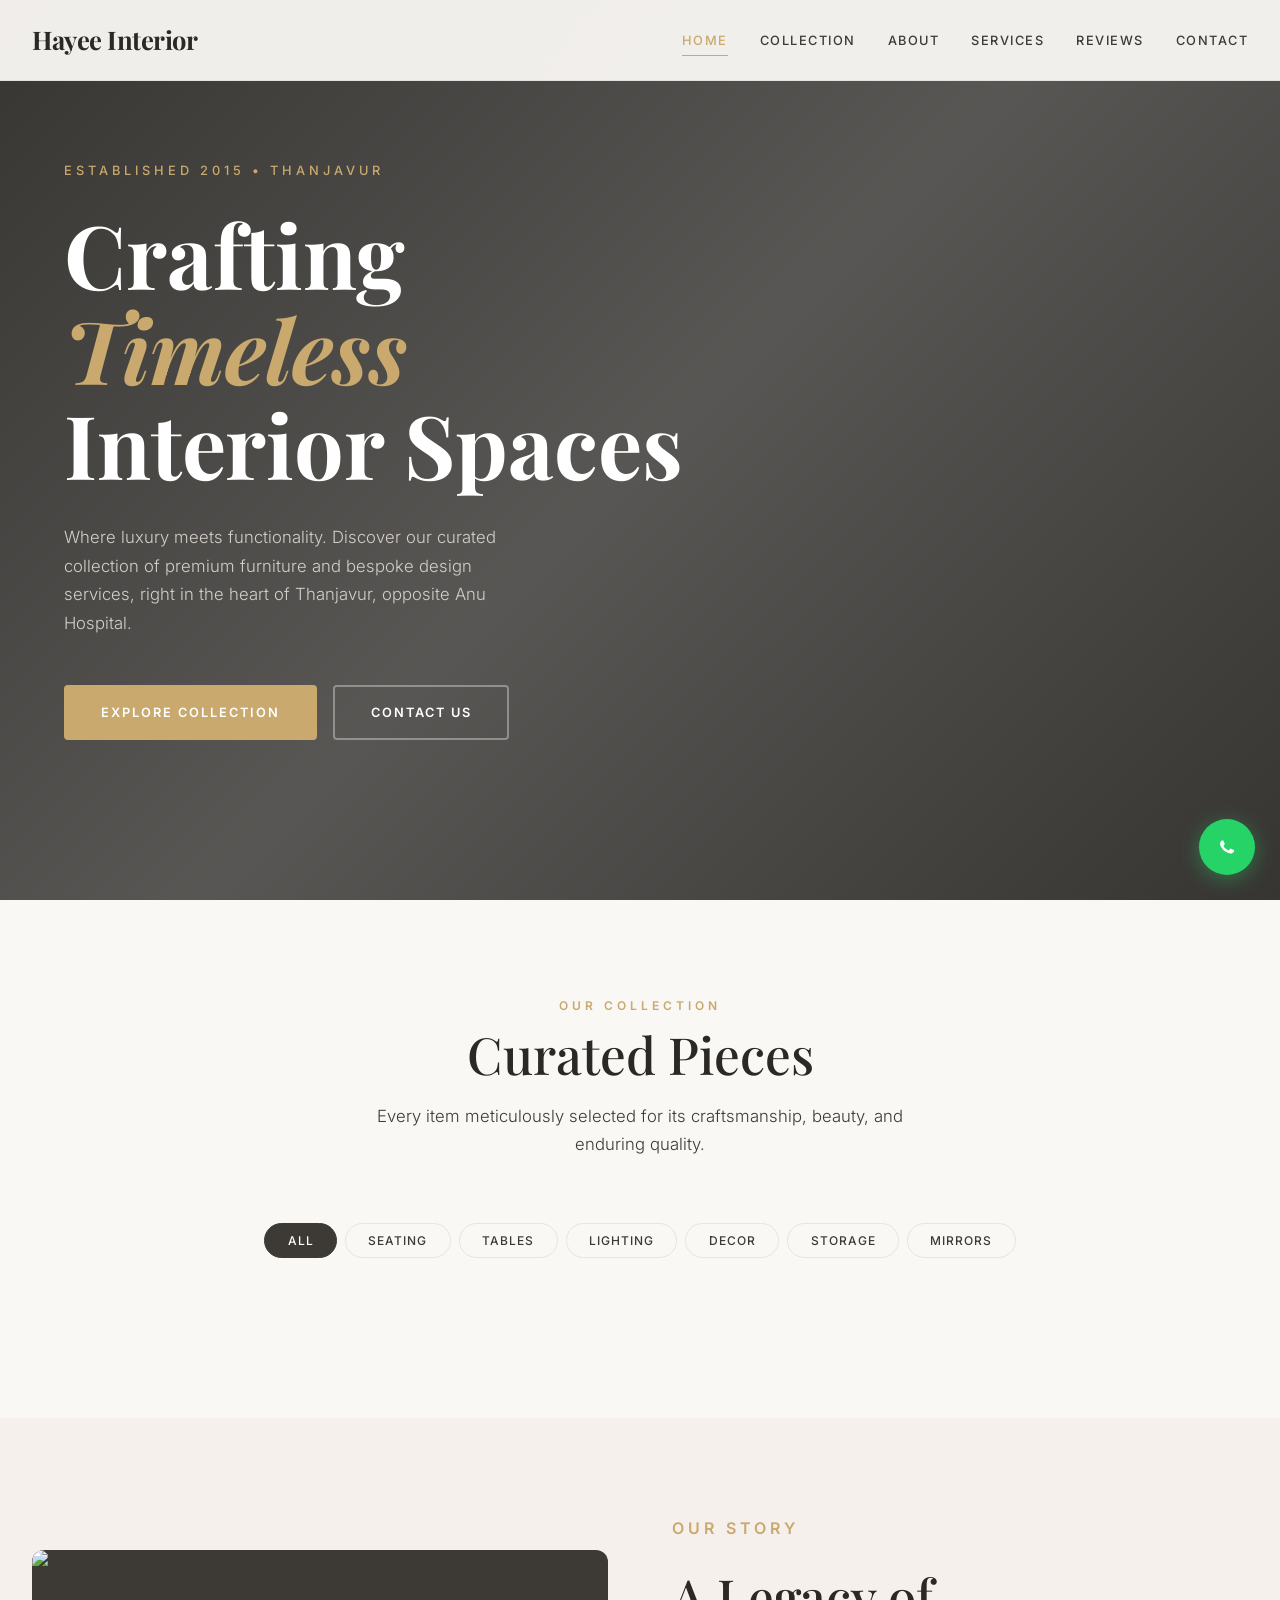
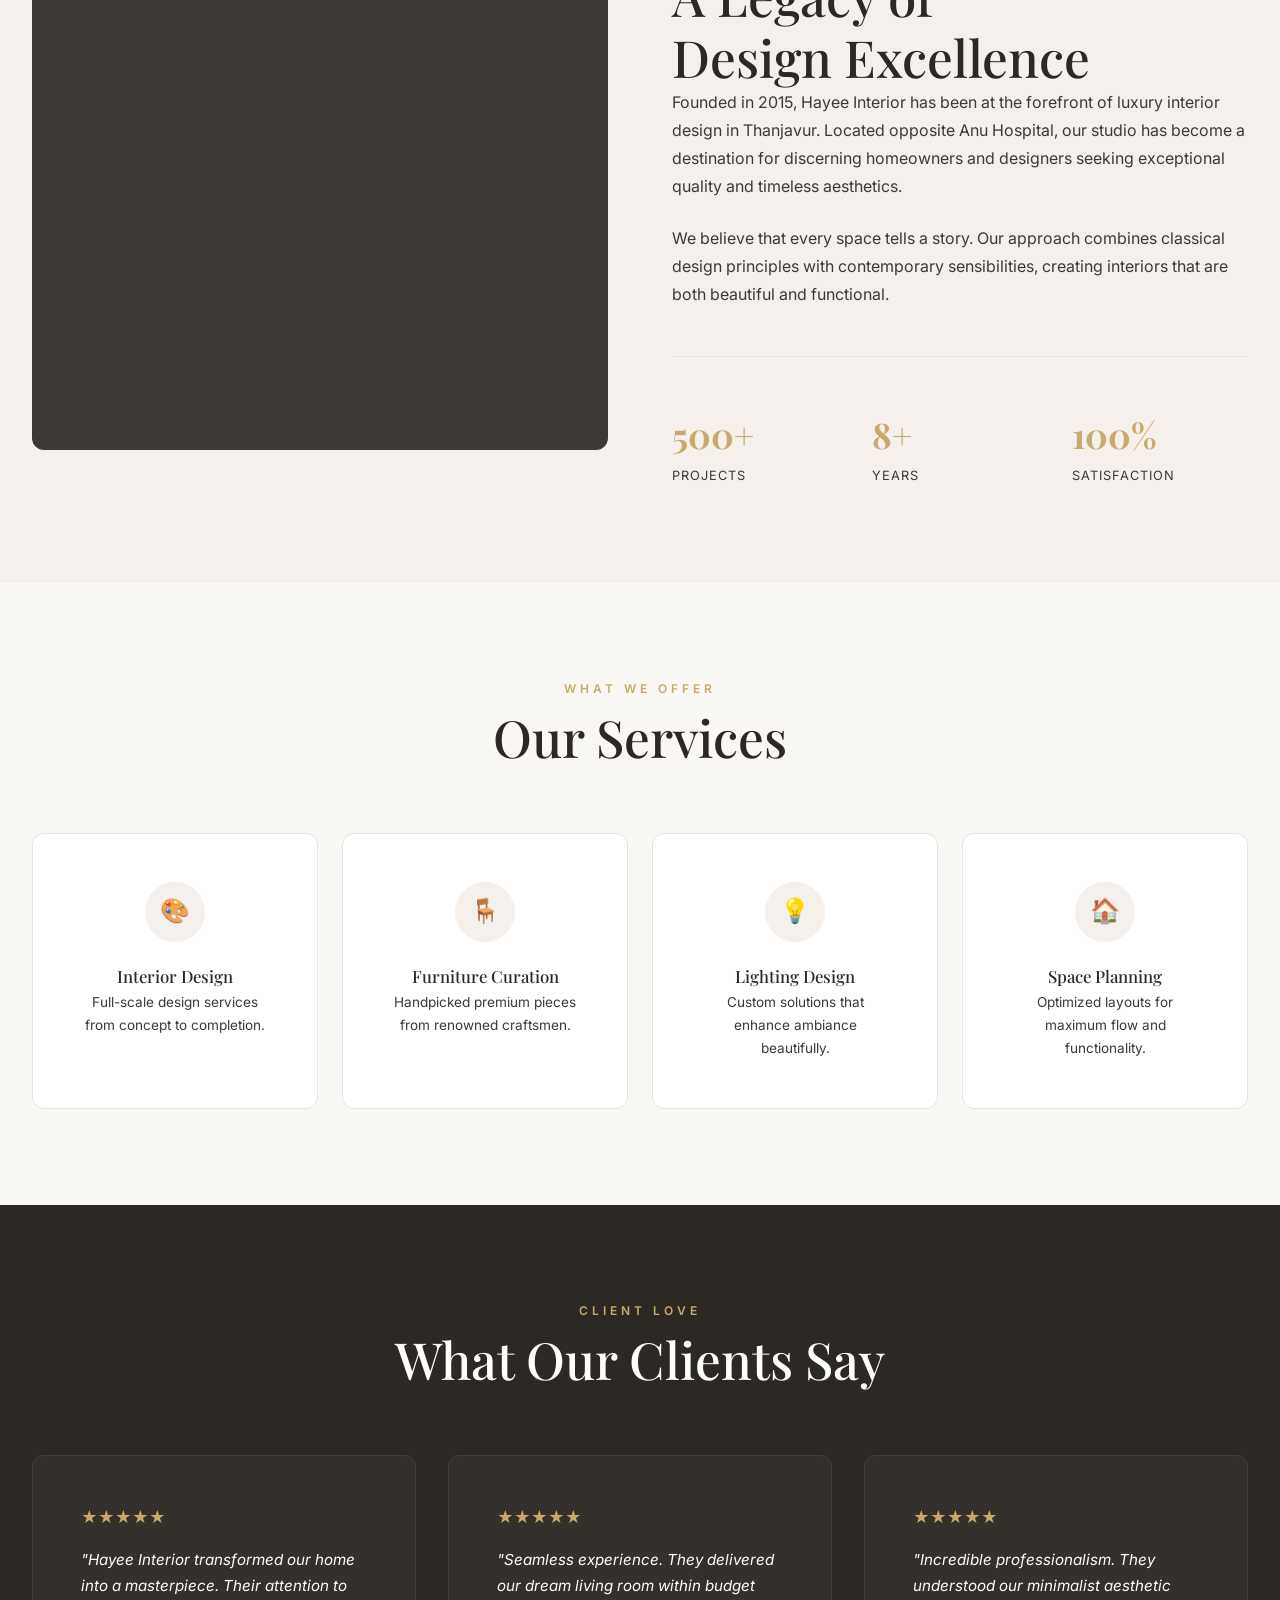
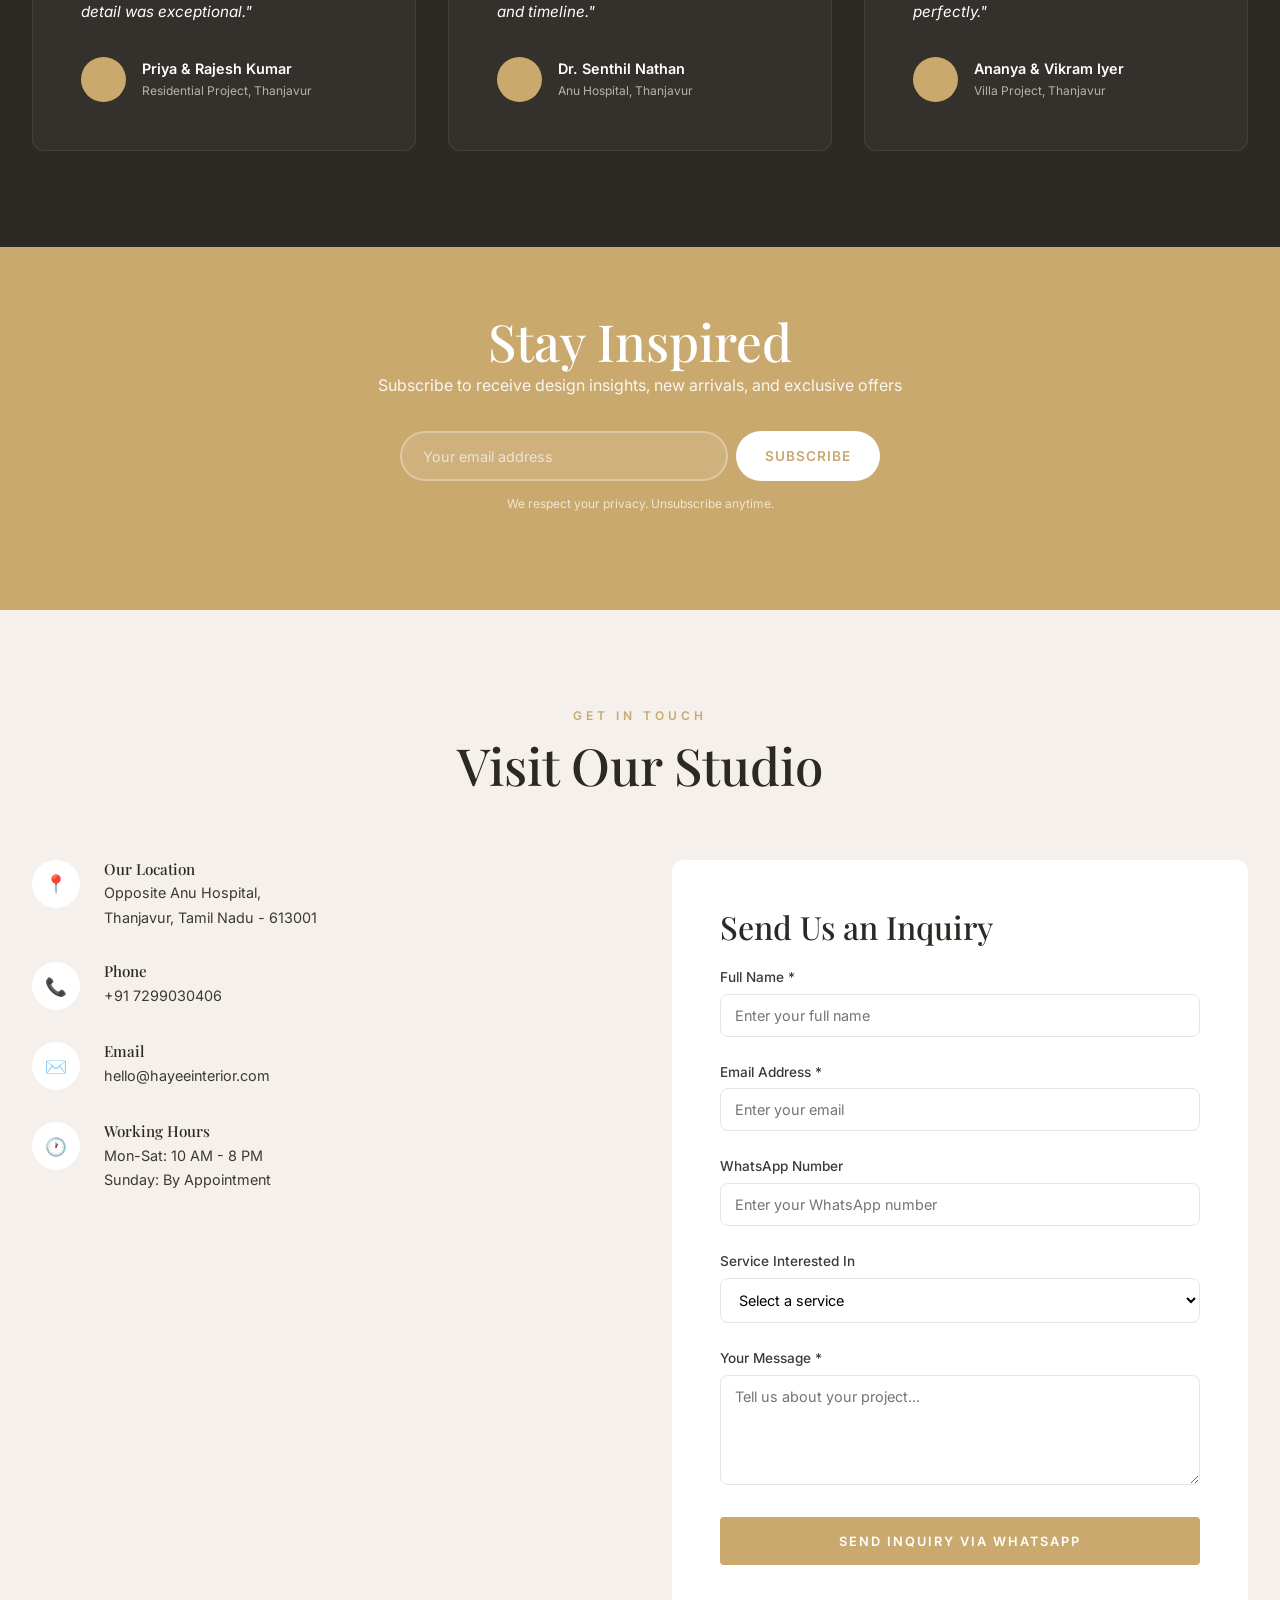
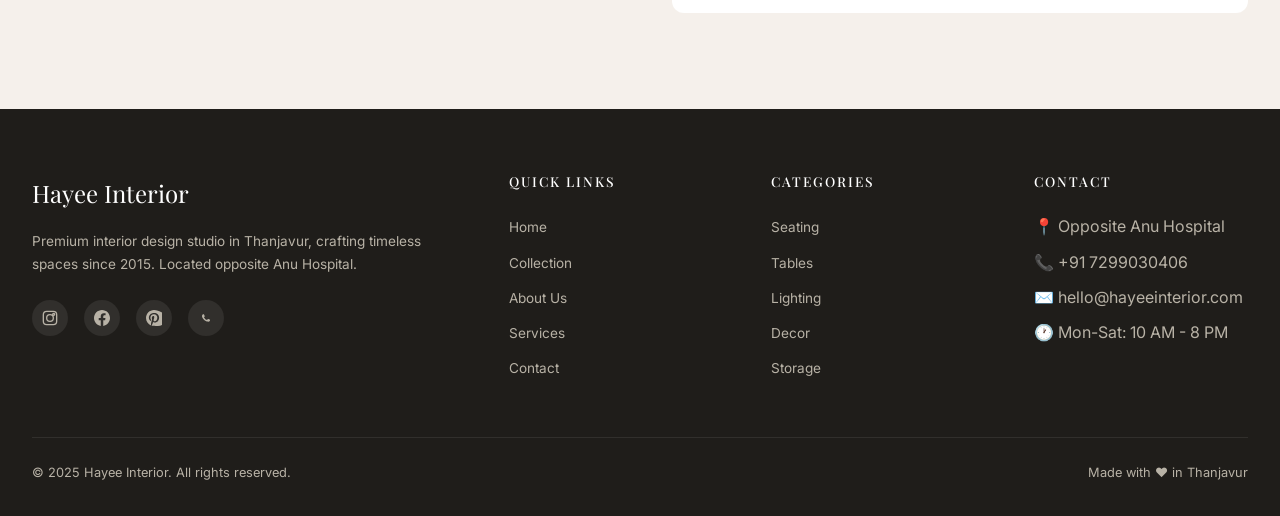
==== commit dc96d892: "Add files via upload" ====
--- a/index.html
+++ b/index.html
@@ -4,21 +4,15 @@
     <meta charset="UTF-8">
     <meta name="viewport" content="width=device-width, initial-scale=1.0">
     <meta name="description" content="Hayee Interior - Premium luxury interior design studio in Thanjavur, opposite Anu Hospital. Inquire about our curated collections of timeless furniture and bespoke design services.">
-    <meta name="keywords" content="luxury interior design, Thanjavur, furniture inquiry, home decor, Hayee Interior, premium furniture, interior design consultation, WhatsApp inquiry">
     <title>Hayee Interior | Luxury Interior Design Studio - Thanjavur</title>
     
-    <!-- Google Fonts -->
     <link rel="preconnect" href="https://fonts.googleapis.com">
     <link rel="preconnect" href="https://fonts.gstatic.com" crossorigin>
     <link href="https://fonts.googleapis.com/css2?family=Cormorant+Garamond:ital,wght@0,300;0,400;0,500;0,600;0,700;1,400;1,500&family=Inter:wght@200;300;400;500;600;700&family=Playfair+Display:ital,wght@0,400;0,500;0,600;0,700;0,800;1,400;1,500&display=swap" rel="stylesheet">
     
-    <!-- EmailJS Library -->
     <script type="text/javascript" src="https://cdn.jsdelivr.net/npm/@emailjs/browser@4/dist/email.min.js"></script>
     
     <style>
-        /* ============================================
-           CSS CUSTOM PROPERTIES (DESIGN TOKENS)
-           ============================================ */
         :root {
             --color-cream: #F5F0EB;
             --color-warm-white: #FAF8F5;
@@ -28,326 +22,309 @@
             --color-dark-charcoal: #2C2925;
             --color-richer-charcoal: #1F1D1A;
             --color-gold-accent: #C9A96E;
-            --color-gold-light: #DFC89D;
             --color-gold-dark: #A8854A;
-            --color-bronze: #8B7355;
             --color-whatsapp: #25D366;
             --color-whatsapp-dark: #128C7E;
-            
-            --font-display: 'Playfair Display', Georgia, 'Times New Roman', serif;
-            --font-body: 'Inter', -apple-system, BlinkMacSystemFont, 'Segoe UI', sans-serif;
+            --font-display: 'Playfair Display', Georgia, serif;
+            --font-body: 'Inter', -apple-system, BlinkMacSystemFont, sans-serif;
             --font-accent: 'Cormorant Garamond', Georgia, serif;
-            
             --space-xs: 0.5rem; --space-sm: 1rem; --space-md: 1.5rem; --space-lg: 2rem;
-            --space-xl: 3rem; --space-2xl: 4rem; --space-3xl: 6rem; --space-4xl: 8rem;
-            
+            --space-xl: 3rem; --space-2xl: 4rem; --space-3xl: 6rem;
             --shadow-sm: 0 2px 8px rgba(0,0,0,0.06); --shadow-md: 0 4px 16px rgba(0,0,0,0.08);
-            --shadow-lg: 0 8px 32px rgba(0,0,0,0.12); --shadow-xl: 0 16px 48px rgba(0,0,0,0.16);
-            
-            --transition-fast: 0.2s cubic-bezier(0.4,0,0.2,1);
-            --transition-smooth: 0.3s cubic-bezier(0.4,0,0.2,1);
-            --transition-elegant: 0.5s cubic-bezier(0.4,0,0.2,1);
-            
+            --shadow-lg: 0 8px 32px rgba(0,0,0,0.12);
+            --transition-fast: 0.2s ease; --transition-smooth: 0.3s ease;
             --radius-sm: 4px; --radius-md: 8px; --radius-lg: 12px; --radius-xl: 20px;
         }
 
         *, *::before, *::after { margin: 0; padding: 0; box-sizing: border-box; }
         html { font-size: 16px; scroll-behavior: smooth; -webkit-font-smoothing: antialiased; }
-        body { font-family: var(--font-body); background-color: var(--color-warm-white); color: var(--color-charcoal); line-height: 1.7; overflow-x: hidden; }
-        ::selection { background-color: var(--color-gold-accent); color: var(--color-warm-white); }
-        ::-webkit-scrollbar { width: 8px; }
-        ::-webkit-scrollbar-track { background: var(--color-cream); }
-        ::-webkit-scrollbar-thumb { background: var(--color-medium-gray); border-radius: 4px; }
-        ::-webkit-scrollbar-thumb:hover { background: var(--color-charcoal); }
+        body { font-family: var(--font-body); background: var(--color-warm-white); color: var(--color-charcoal); line-height: 1.7; overflow-x: hidden; }
+        ::selection { background: var(--color-gold-accent); color: #fff; }
         h1, h2, h3, h4 { font-family: var(--font-display); font-weight: 500; line-height: 1.2; color: var(--color-dark-charcoal); }
         h1 { font-size: clamp(2.5rem, 5vw, 4.5rem); }
         h2 { font-size: clamp(2rem, 4vw, 3.5rem); }
-        h3 { font-size: clamp(1.5rem, 3vw, 2.5rem); }
-        h4 { font-size: clamp(1.25rem, 2vw, 1.75rem); }
+        h3 { font-size: clamp(1.3rem, 3vw, 2rem); }
         .container { width: 100%; max-width: 1400px; margin: 0 auto; padding: 0 var(--space-lg); }
 
         /* Header */
         .site-header { position: fixed; top: 0; left: 0; right: 0; z-index: 1000; background: rgba(250,248,245,0.95); backdrop-filter: blur(20px); -webkit-backdrop-filter: blur(20px); border-bottom: 1px solid rgba(0,0,0,0.05); transition: all var(--transition-smooth); }
-        .site-header.scrolled { box-shadow: var(--shadow-md); background: rgba(250,248,245,0.98); }
+        .site-header.scrolled { box-shadow: var(--shadow-md); }
         .header-container { display: flex; justify-content: space-between; align-items: center; height: 80px; }
-        .brand-logo { font-family: var(--font-display); font-size: 1.8rem; font-weight: 700; color: var(--color-dark-charcoal); text-decoration: none; letter-spacing: -0.5px; transition: color var(--transition-fast); }
+        .brand-logo { font-family: var(--font-display); font-size: 1.6rem; font-weight: 700; color: var(--color-dark-charcoal); text-decoration: none; letter-spacing: -0.5px; }
         .brand-logo:hover { color: var(--color-gold-accent); }
-        .main-nav ul { display: flex; list-style: none; gap: var(--space-xl); align-items: center; }
-        .main-nav a { text-decoration: none; color: var(--color-charcoal); font-size: 0.9rem; font-weight: 500; text-transform: uppercase; letter-spacing: 1.5px; position: relative; padding: 0.5rem 0; transition: color var(--transition-fast); }
+        .main-nav ul { display: flex; list-style: none; gap: var(--space-lg); align-items: center; }
+        .main-nav a { text-decoration: none; color: var(--color-charcoal); font-size: 0.8rem; font-weight: 500; text-transform: uppercase; letter-spacing: 1.5px; position: relative; padding: 0.5rem 0; transition: color var(--transition-fast); }
         .main-nav a::after { content: ''; position: absolute; bottom: 0; left: 0; width: 0; height: 1.5px; background: var(--color-gold-accent); transition: width var(--transition-smooth); }
         .main-nav a:hover, .main-nav a.active { color: var(--color-gold-accent); }
         .main-nav a:hover::after, .main-nav a.active::after { width: 100%; }
-        .header-actions { display: flex; align-items: center; gap: var(--space-md); }
-        .mobile-menu-toggle { display: none; background: none; border: none; cursor: pointer; padding: 0.5rem; color: var(--color-charcoal); }
-        .mobile-menu-toggle:hover { color: var(--color-gold-accent); }
+
+        /* Hamburger */
+        .hamburger { display: none; flex-direction: column; gap: 5px; cursor: pointer; z-index: 2001; padding: 10px; background: none; border: none; }
+        .hamburger span { display: block; width: 26px; height: 2.5px; background: var(--color-dark-charcoal); border-radius: 3px; transition: all 0.3s ease; }
+        .hamburger.active span:nth-child(1) { transform: rotate(45deg) translate(5px, 5px); }
+        .hamburger.active span:nth-child(2) { opacity: 0; }
+        .hamburger.active span:nth-child(3) { transform: rotate(-45deg) translate(5px, -5px); }
 
         /* Mobile Menu */
-        .mobile-menu { display: none; position: fixed; top: 0; right: -100%; width: 80%; max-width: 400px; height: 100vh; background: var(--color-warm-white); z-index: 2000; padding: var(--space-2xl); transition: right var(--transition-elegant); box-shadow: var(--shadow-xl); }
+        .mobile-menu { position: fixed; top: 0; right: -100%; width: 85%; max-width: 380px; height: 100vh; height: 100dvh; background: var(--color-warm-white); z-index: 2000; padding: 100px var(--space-xl) var(--space-xl); transition: right 0.4s cubic-bezier(0.4,0,0.2,1); box-shadow: -10px 0 40px rgba(0,0,0,0.15); overflow-y: auto; }
         .mobile-menu.active { right: 0; }
-        .mobile-menu-overlay { display: none; position: fixed; top: 0; left: 0; width: 100%; height: 100%; background: rgba(0,0,0,0.5); z-index: 1999; }
-        .mobile-menu-overlay.active { display: block; }
-        .mobile-menu-close { position: absolute; top: var(--space-lg); right: var(--space-lg); background: none; border: none; font-size: 1.5rem; cursor: pointer; color: var(--color-charcoal); }
-        .mobile-menu ul { list-style: none; margin-top: var(--space-3xl); }
-        .mobile-menu li { margin-bottom: var(--space-lg); }
-        .mobile-menu a { font-family: var(--font-display); font-size: 1.5rem; text-decoration: none; color: var(--color-dark-charcoal); }
+        .mobile-menu-overlay { position: fixed; top: 0; left: 0; width: 100%; height: 100%; background: rgba(0,0,0,0.6); z-index: 1999; opacity: 0; visibility: hidden; transition: all 0.3s ease; }
+        .mobile-menu-overlay.active { opacity: 1; visibility: visible; }
+        .mobile-menu ul { list-style: none; }
+        .mobile-menu li { margin-bottom: var(--space-lg); border-bottom: 1px solid var(--color-soft-gray); padding-bottom: var(--space-sm); }
+        .mobile-menu a { font-family: var(--font-display); font-size: 1.4rem; text-decoration: none; color: var(--color-dark-charcoal); display: block; }
         .mobile-menu a:hover { color: var(--color-gold-accent); }
-
-        /* Welcome Overlay */
-        .welcome-overlay { position: fixed; top: 0; left: 0; width: 100%; height: 100%; background: var(--color-dark-charcoal); z-index: 9999; display: flex; align-items: center; justify-content: center; animation: welcomeFadeOut 0.8s ease-in-out 2.5s forwards; }
-        .welcome-content { text-align: center; animation: welcomeContentIn 1s ease-out 0.3s both; }
-        .welcome-logo { font-family: var(--font-display); font-size: clamp(2rem,5vw,3.5rem); color: var(--color-warm-white); margin-bottom: var(--space-md); font-weight: 700; opacity: 0; animation: fadeInUp 0.8s ease-out 0.5s forwards; }
-        .welcome-tagline { font-family: var(--font-accent); font-size: clamp(1rem,2vw,1.3rem); color: var(--color-gold-accent); font-style: italic; opacity: 0; animation: fadeInUp 0.8s ease-out 0.8s forwards; }
-        .welcome-divider { width: 60px; height: 2px; background: var(--color-gold-accent); margin: var(--space-md) auto; opacity: 0; animation: fadeInUp 0.8s ease-out 1s forwards; }
-        .welcome-location { font-size: 0.85rem; color: var(--color-medium-gray); text-transform: uppercase; letter-spacing: 3px; opacity: 0; animation: fadeInUp 0.8s ease-out 1.2s forwards; }
-        @keyframes fadeInUp { from { opacity: 0; transform: translateY(20px); } to { opacity: 1; transform: translateY(0); } }
-        @keyframes welcomeContentIn { from { opacity: 0; transform: scale(0.95); } to { opacity: 1; transform: scale(1); } }
-        @keyframes welcomeFadeOut { 0% { opacity: 1; visibility: visible; } 100% { opacity: 0; visibility: hidden; } }
+        .mobile-whatsapp { display: inline-flex; align-items: center; gap: 0.5rem; margin-top: var(--space-xl); padding: 0.8rem 1.8rem; background: var(--color-whatsapp); color: #fff; border-radius: 50px; text-decoration: none; font-weight: 600; font-size: 0.85rem; }
 
         /* Hero */
-        .hero { position: relative; height: 100vh; min-height: 700px; display: flex; align-items: center; overflow: hidden; background-image: url('https://images.unsplash.com/photo-1616486338812-3dadae4b4ace?q=80&w=2000&auto=format&fit=crop'); background-size: cover; background-position: center; background-attachment: fixed; }
-        .hero-overlay { position: absolute; top: 0; left: 0; width: 100%; height: 100%; background: linear-gradient(135deg, rgba(28,26,23,0.85) 0%, rgba(20,18,16,0.75) 30%, rgba(15,13,11,0.7) 60%, rgba(28,26,23,0.85) 100%); z-index: 1; }
-        .hero-pattern { position: absolute; top: 0; left: 0; width: 100%; height: 100%; background-image: radial-gradient(circle at 20% 50%, rgba(201,169,110,0.06) 0%, transparent 50%), radial-gradient(circle at 80% 80%, rgba(201,169,110,0.04) 0%, transparent 50%); z-index: 2; }
-        .hero-content { position: relative; z-index: 3; max-width: 800px; padding: var(--space-4xl) var(--space-lg); }
-        .hero-subtitle-top { font-family: var(--font-body); font-size: 0.85rem; text-transform: uppercase; letter-spacing: 4px; color: var(--color-gold-accent); margin-bottom: var(--space-md); font-weight: 500; text-shadow: 0 2px 4px rgba(0,0,0,0.3); }
-        .hero-title { font-size: clamp(3rem,7vw,6rem); font-weight: 700; color: var(--color-warm-white); line-height: 1.1; margin-bottom: var(--space-lg); letter-spacing: -1px; text-shadow: 0 4px 20px rgba(0,0,0,0.4); }
-        .hero-title em { font-style: italic; color: var(--color-gold-accent); font-weight: 400; }
-        .hero-description { font-size: 1.1rem; color: #D4CFC7; margin-bottom: var(--space-xl); max-width: 500px; line-height: 1.8; font-weight: 300; text-shadow: 0 2px 8px rgba(0,0,0,0.3); }
-        .hero-buttons { display: flex; gap: var(--space-md); flex-wrap: wrap; }
-        .btn { display: inline-block; padding: 1rem 2.5rem; font-family: var(--font-body); font-size: 0.85rem; font-weight: 600; text-transform: uppercase; letter-spacing: 2px; text-decoration: none; border: none; cursor: pointer; transition: all var(--transition-smooth); border-radius: var(--radius-sm); }
-        .btn-primary { background: var(--color-gold-accent); color: var(--color-warm-white); border: 2px solid var(--color-gold-accent); }
-        .btn-primary:hover { background: var(--color-gold-dark); border-color: var(--color-gold-dark); transform: translateY(-2px); box-shadow: 0 8px 24px rgba(201,169,110,0.3); }
-        .btn-outline { background: transparent; color: var(--color-warm-white); border: 2px solid rgba(255,255,255,0.4); }
-        .btn-outline:hover { border-color: var(--color-gold-accent); color: var(--color-gold-accent); transform: translateY(-2px); background: rgba(201,169,110,0.1); }
-        .btn-whatsapp { background: var(--color-whatsapp); color: white; border: 2px solid var(--color-whatsapp); display: inline-flex; align-items: center; gap: 0.5rem; }
-        .btn-whatsapp:hover { background: var(--color-whatsapp-dark); border-color: var(--color-whatsapp-dark); transform: translateY(-2px); box-shadow: 0 8px 24px rgba(37,211,102,0.3); }
-        .hero-scroll-indicator { position: absolute; bottom: var(--space-xl); left: 50%; transform: translateX(-50%); z-index: 3; display: flex; flex-direction: column; align-items: center; gap: var(--space-xs); color: #B8B2A6; font-size: 0.75rem; text-transform: uppercase; letter-spacing: 2px; animation: bounce 2s infinite; text-shadow: 0 2px 4px rgba(0,0,0,0.3); }
-        @keyframes bounce { 0%,20%,50%,80%,100% { transform: translateX(-50%) translateY(0); } 40% { transform: translateX(-50%) translateY(-10px); } 60% { transform: translateX(-50%) translateY(-5px); } }
+        .hero { position: relative; height: 100vh; height: 100dvh; min-height: 600px; display: flex; align-items: center; overflow: hidden; background: url('https://images.unsplash.com/photo-1616486338812-3dadae4b4ace?q=80&w=2000&auto=format&fit=crop') center/cover no-repeat; background-attachment: fixed; }
+        .hero-overlay { position: absolute; inset: 0; background: linear-gradient(135deg, rgba(28,26,23,0.88) 0%, rgba(20,18,16,0.7) 50%, rgba(28,26,23,0.88) 100%); z-index: 1; }
+        .hero-content { position: relative; z-index: 2; max-width: 750px; padding: var(--space-2xl) var(--space-lg); }
+        .hero-subtitle { font-size: 0.8rem; text-transform: uppercase; letter-spacing: 4px; color: var(--color-gold-accent); margin-bottom: var(--space-md); font-weight: 500; }
+        .hero-title { font-size: clamp(2.8rem, 7vw, 5.5rem); font-weight: 700; color: #fff; line-height: 1.08; margin-bottom: var(--space-lg); }
+        .hero-title em { font-style: italic; color: var(--color-gold-accent); }
+        .hero-desc { font-size: 1.05rem; color: #D4CFC7; margin-bottom: var(--space-xl); max-width: 480px; font-weight: 300; line-height: 1.7; }
+        .hero-btns { display: flex; gap: var(--space-sm); flex-wrap: wrap; }
+        .btn { display: inline-block; padding: 0.9rem 2.2rem; font-family: var(--font-body); font-size: 0.8rem; font-weight: 600; text-transform: uppercase; letter-spacing: 2px; text-decoration: none; border: none; cursor: pointer; transition: all var(--transition-smooth); border-radius: 4px; }
+        .btn-primary { background: var(--color-gold-accent); color: #fff; border: 2px solid var(--color-gold-accent); }
+        .btn-primary:hover { background: var(--color-gold-dark); border-color: var(--color-gold-dark); transform: translateY(-2px); }
+        .btn-outline { background: transparent; color: #fff; border: 2px solid rgba(255,255,255,0.35); }
+        .btn-outline:hover { border-color: var(--color-gold-accent); color: var(--color-gold-accent); }
 
         /* Sections */
-        .section { padding: var(--space-4xl) 0; }
-        .section-header { text-align: center; margin-bottom: var(--space-3xl); }
-        .section-label { font-size: 0.8rem; text-transform: uppercase; letter-spacing: 4px; color: var(--color-gold-accent); margin-bottom: var(--space-sm); font-weight: 600; }
-        .section-title { margin-bottom: var(--space-md); color: var(--color-dark-charcoal); }
-        .section-description { color: var(--color-charcoal); font-size: 1.1rem; max-width: 600px; margin: 0 auto; font-weight: 300; }
-
-        /* Shop */
-        .shop-page { padding-top: var(--space-4xl); }
-        .shop-header { text-align: center; margin-bottom: var(--space-3xl); }
-        .filters { display: flex; justify-content: center; gap: var(--space-sm); margin-bottom: var(--space-3xl); flex-wrap: wrap; }
-        .filter-btn { padding: 0.7rem 1.8rem; background: transparent; border: 1.5px solid var(--color-soft-gray); border-radius: 50px; font-family: var(--font-body); font-size: 0.85rem; font-weight: 500; color: var(--color-charcoal); cursor: pointer; transition: all var(--transition-smooth); text-transform: uppercase; letter-spacing: 1px; }
-        .filter-btn:hover, .filter-btn.active { background: var(--color-charcoal); color: var(--color-warm-white); border-color: var(--color-charcoal); }
-        .product-grid { display: grid; grid-template-columns: repeat(auto-fill, minmax(300px, 1fr)); gap: var(--space-xl); }
-        .product-card { background: var(--color-warm-white); border-radius: var(--radius-lg); overflow: hidden; transition: all var(--transition-elegant); cursor: pointer; border: 1px solid transparent; }
-        .product-card:hover { transform: translateY(-6px); box-shadow: var(--shadow-lg); border-color: var(--color-soft-gray); }
-        .product-image { width: 100%; height: 350px; background: var(--color-cream); position: relative; overflow: hidden; }
-        .product-image img { width: 100%; height: 100%; object-fit: cover; transition: transform var(--transition-elegant); }
-        .product-card:hover .product-image img { transform: scale(1.05); }
-        .product-badge { position: absolute; top: var(--space-sm); left: var(--space-sm); background: var(--color-gold-accent); color: white; padding: 0.3rem 1rem; border-radius: 50px; font-size: 0.75rem; font-weight: 600; text-transform: uppercase; letter-spacing: 1px; }
-        .product-info { padding: var(--space-lg); }
-        .product-category { font-size: 0.75rem; text-transform: uppercase; letter-spacing: 2px; color: var(--color-gold-accent); margin-bottom: var(--space-xs); font-weight: 600; }
-        .product-name { font-family: var(--font-display); font-size: 1.2rem; margin-bottom: var(--space-sm); font-weight: 600; }
-        .product-inquire-btn-card { display: inline-flex; align-items: center; gap: 0.4rem; padding: 0.5rem 1.2rem; background: var(--color-whatsapp); color: white; border: none; border-radius: 50px; font-size: 0.75rem; font-weight: 600; cursor: pointer; transition: all var(--transition-fast); font-family: var(--font-body); }
-        .product-inquire-btn-card:hover { background: var(--color-whatsapp-dark); transform: scale(1.03); }
-        .product-inquire-btn-card svg { width: 14px; height: 14px; }
+        .section { padding: var(--space-3xl) 0; }
+        .section-header { text-align: center; margin-bottom: var(--space-2xl); }
+        .section-label { font-size: 0.75rem; text-transform: uppercase; letter-spacing: 4px; color: var(--color-gold-accent); margin-bottom: var(--space-xs); font-weight: 600; }
+        .section-title { margin-bottom: var(--space-sm); }
+        .section-desc { color: var(--color-charcoal); font-size: 1.05rem; max-width: 550px; margin: 0 auto; font-weight: 300; }
+
+        /* Product Grid */
+        .shop-page { padding-top: var(--space-3xl); }
+        .filters { display: flex; justify-content: center; gap: 0.5rem; margin-bottom: var(--space-2xl); flex-wrap: wrap; }
+        .filter-btn { padding: 0.55rem 1.4rem; background: transparent; border: 1.5px solid var(--color-soft-gray); border-radius: 50px; font-family: var(--font-body); font-size: 0.75rem; font-weight: 500; color: var(--color-charcoal); cursor: pointer; transition: all var(--transition-fast); text-transform: uppercase; letter-spacing: 1px; }
+        .filter-btn:hover, .filter-btn.active { background: var(--color-charcoal); color: #fff; border-color: var(--color-charcoal); }
+        .product-grid { display: grid; grid-template-columns: repeat(auto-fill, minmax(280px, 1fr)); gap: var(--space-lg); }
+        .product-card { background: #fff; border-radius: var(--radius-lg); overflow: hidden; transition: all var(--transition-smooth); cursor: pointer; border: 1px solid transparent; }
+        .product-card:hover { transform: translateY(-5px); box-shadow: var(--shadow-lg); border-color: var(--color-soft-gray); }
+        .product-img { width: 100%; height: 300px; background: var(--color-cream); position: relative; overflow: hidden; }
+        .product-img img { width: 100%; height: 100%; object-fit: cover; transition: transform 0.5s ease; }
+        .product-card:hover .product-img img { transform: scale(1.04); }
+        .product-badge { position: absolute; top: 0.8rem; left: 0.8rem; background: var(--color-gold-accent); color: #fff; padding: 0.25rem 0.9rem; border-radius: 50px; font-size: 0.65rem; font-weight: 600; text-transform: uppercase; letter-spacing: 1px; }
+        .product-info { padding: var(--space-md); }
+        .product-cat { font-size: 0.65rem; text-transform: uppercase; letter-spacing: 2px; color: var(--color-gold-accent); margin-bottom: 0.3rem; font-weight: 600; }
+        .product-name { font-family: var(--font-display); font-size: 1.1rem; margin-bottom: 0.8rem; font-weight: 600; }
+        .inquire-btn { display: inline-flex; align-items: center; gap: 0.35rem; padding: 0.45rem 1.1rem; background: var(--color-whatsapp); color: #fff; border: none; border-radius: 50px; font-size: 0.7rem; font-weight: 600; cursor: pointer; transition: all var(--transition-fast); font-family: var(--font-body); }
+        .inquire-btn:hover { background: var(--color-whatsapp-dark); }
+        .inquire-btn svg { width: 13px; height: 13px; }
 
         /* Modal */
-        .modal-overlay { display: none; position: fixed; top: 0; left: 0; width: 100%; height: 100%; background: rgba(0,0,0,0.8); z-index: 3000; align-items: center; justify-content: center; backdrop-filter: blur(5px); }
+        .modal-overlay { display: none; position: fixed; inset: 0; background: rgba(0,0,0,0.85); z-index: 3000; align-items: center; justify-content: center; backdrop-filter: blur(5px); }
         .modal-overlay.active { display: flex; }
-        .modal { background: var(--color-warm-white); border-radius: var(--radius-xl); max-width: 1000px; width: 90%; max-height: 90vh; overflow-y: auto; position: relative; display: grid; grid-template-columns: 1fr 1fr; animation: modalSlideIn 0.4s ease; }
-        @keyframes modalSlideIn { from { opacity: 0; transform: translateY(30px) scale(0.95); } to { opacity: 1; transform: translateY(0) scale(1); } }
-        .modal-close { position: absolute; top: var(--space-md); right: var(--space-md); background: var(--color-warm-white); border: none; width: 40px; height: 40px; border-radius: 50%; cursor: pointer; z-index: 10; font-size: 1.2rem; box-shadow: var(--shadow-sm); }
-        .modal-close:hover { background: var(--color-charcoal); color: white; }
-        .modal-gallery { background: var(--color-cream); display: flex; align-items: center; justify-content: center; padding: var(--space-xl); min-height: 500px; }
-        .modal-gallery img { max-width: 100%; max-height: 500px; object-fit: contain; border-radius: var(--radius-md); }
-        .modal-details { padding: var(--space-2xl); display: flex; flex-direction: column; justify-content: center; }
-        .modal-details .product-category { margin-bottom: var(--space-sm); }
-        .modal-details h2 { margin-bottom: var(--space-md); }
-        .modal-details .product-description { color: var(--color-charcoal); line-height: 1.8; margin-bottom: var(--space-xl); }
-        .modal-details .product-specs { display: grid; grid-template-columns: repeat(2, 1fr); gap: var(--space-md); margin-bottom: var(--space-xl); padding: var(--space-lg); background: var(--color-cream); border-radius: var(--radius-md); }
+        .modal { background: #fff; border-radius: var(--radius-xl); max-width: 900px; width: 92%; max-height: 88vh; overflow-y: auto; position: relative; display: grid; grid-template-columns: 1fr 1fr; animation: modalIn 0.35s ease; }
+        @keyframes modalIn { from { opacity: 0; transform: translateY(20px) scale(0.96); } to { opacity: 1; transform: translateY(0) scale(1); } }
+        .modal-close { position: absolute; top: 1rem; right: 1rem; background: #fff; border: none; width: 36px; height: 36px; border-radius: 50%; cursor: pointer; z-index: 5; font-size: 1.1rem; box-shadow: var(--shadow-sm); display: flex; align-items: center; justify-content: center; }
+        .modal-close:hover { background: var(--color-charcoal); color: #fff; }
+        .modal-gallery { background: var(--color-cream); display: flex; align-items: center; justify-content: center; padding: var(--space-xl); min-height: 400px; }
+        .modal-gallery img { max-width: 100%; max-height: 400px; object-fit: contain; border-radius: var(--radius-md); }
+        .modal-details { padding: var(--space-xl); }
+        .modal-details h2 { font-size: 1.6rem; margin-bottom: 0.5rem; }
+        .modal-details .product-cat { margin-bottom: 0.5rem; }
+        .modal-desc { color: var(--color-charcoal); line-height: 1.7; margin-bottom: var(--space-lg); font-size: 0.95rem; }
+        .modal-specs { display: grid; grid-template-columns: 1fr 1fr; gap: 0.8rem; margin-bottom: var(--space-lg); padding: var(--space-md); background: var(--color-cream); border-radius: var(--radius-md); }
         .spec-item { display: flex; flex-direction: column; }
-        .spec-label { font-size: 0.75rem; text-transform: uppercase; letter-spacing: 1px; color: var(--color-medium-gray); margin-bottom: var(--space-xs); }
-        .spec-value { font-weight: 600; color: var(--color-dark-charcoal); }
-        .modal-inquire-btn { width: 100%; padding: 1rem; background: var(--color-whatsapp); color: white; border: none; border-radius: var(--radius-md); font-family: var(--font-body); font-size: 1rem; font-weight: 600; cursor: pointer; display: flex; align-items: center; justify-content: center; gap: 0.75rem; transition: all var(--transition-smooth); text-transform: uppercase; letter-spacing: 1px; }
-        .modal-inquire-btn:hover { background: var(--color-whatsapp-dark); transform: translateY(-2px); box-shadow: 0 8px 24px rgba(37,211,102,0.3); }
+        .spec-label { font-size: 0.65rem; text-transform: uppercase; letter-spacing: 1px; color: var(--color-medium-gray); }
+        .spec-value { font-weight: 600; color: var(--color-dark-charcoal); font-size: 0.9rem; }
+        .modal-inquire { width: 100%; padding: 0.9rem; background: var(--color-whatsapp); color: #fff; border: none; border-radius: var(--radius-md); font-size: 0.9rem; font-weight: 600; cursor: pointer; display: flex; align-items: center; justify-content: center; gap: 0.6rem; transition: all var(--transition-fast); text-transform: uppercase; letter-spacing: 1px; font-family: var(--font-body); }
+        .modal-inquire:hover { background: var(--color-whatsapp-dark); }
 
         /* About */
         .about-section { background: var(--color-cream); }
-        .about-grid { display: grid; grid-template-columns: 1fr 1fr; gap: var(--space-3xl); align-items: center; }
-        .about-image-wrapper { height: 600px; background: var(--color-charcoal); border-radius: var(--radius-lg); overflow: hidden; }
-        .about-image-wrapper img { width: 100%; height: 100%; object-fit: cover; }
-        .about-content p { margin-bottom: var(--space-md); color: var(--color-charcoal); font-size: 1.05rem; line-height: 1.8; }
-        .about-stats { display: grid; grid-template-columns: repeat(3, 1fr); gap: var(--space-lg); margin-top: var(--space-xl); padding-top: var(--space-xl); border-top: 1px solid var(--color-soft-gray); }
-        .stat-number { font-family: var(--font-display); font-size: 2.5rem; font-weight: 700; color: var(--color-gold-accent); margin-bottom: var(--space-xs); }
-        .stat-label { font-size: 0.85rem; color: var(--color-charcoal); text-transform: uppercase; letter-spacing: 1px; }
+        .about-grid { display: grid; grid-template-columns: 1fr 1fr; gap: var(--space-2xl); align-items: center; }
+        .about-img { height: 500px; background: var(--color-charcoal); border-radius: var(--radius-lg); overflow: hidden; }
+        .about-img img { width: 100%; height: 100%; object-fit: cover; }
+        .about-content p { margin-bottom: var(--space-md); font-size: 1rem; line-height: 1.75; }
+        .about-stats { display: grid; grid-template-columns: repeat(3,1fr); gap: var(--space-md); margin-top: var(--space-xl); padding-top: var(--space-xl); border-top: 1px solid var(--color-soft-gray); }
+        .stat-num { font-family: var(--font-display); font-size: 2.2rem; font-weight: 700; color: var(--color-gold-accent); }
+        .stat-label { font-size: 0.8rem; text-transform: uppercase; letter-spacing: 1px; }
 
         /* Services */
-        .services-grid { display: grid; grid-template-columns: repeat(4, 1fr); gap: var(--space-lg); }
-        .service-card { padding: var(--space-xl); background: var(--color-warm-white); border: 1px solid var(--color-soft-gray); border-radius: var(--radius-lg); transition: all var(--transition-smooth); text-align: center; }
-        .service-card:hover { border-color: var(--color-gold-accent); transform: translateY(-4px); box-shadow: var(--shadow-lg); }
-        .service-icon { width: 70px; height: 70px; margin: 0 auto var(--space-lg); background: var(--color-cream); border-radius: 50%; display: flex; align-items: center; justify-content: center; font-size: 1.8rem; color: var(--color-gold-accent); transition: all var(--transition-smooth); }
-        .service-card:hover .service-icon { background: var(--color-gold-accent); color: var(--color-warm-white); }
-        .service-card h3 { font-size: 1.2rem; margin-bottom: var(--space-sm); }
-        .service-card p { font-size: 0.9rem; color: var(--color-charcoal); line-height: 1.6; }
+        .services-grid { display: grid; grid-template-columns: repeat(4,1fr); gap: var(--space-md); }
+        .service-card { padding: var(--space-xl); background: #fff; border: 1px solid var(--color-soft-gray); border-radius: var(--radius-lg); text-align: center; transition: all var(--transition-smooth); }
+        .service-card:hover { border-color: var(--color-gold-accent); transform: translateY(-3px); box-shadow: var(--shadow-md); }
+        .service-icon { width: 60px; height: 60px; margin: 0 auto var(--space-md); background: var(--color-cream); border-radius: 50%; display: flex; align-items: center; justify-content: center; font-size: 1.5rem; }
+        .service-card h3 { font-size: 1.05rem; margin-bottom: 0.3rem; }
+        .service-card p { font-size: 0.85rem; color: var(--color-charcoal); }
 
         /* Testimonials */
-        .testimonials-section { background: var(--color-dark-charcoal); color: var(--color-warm-white); }
-        .testimonials-section .section-title, .testimonials-section .section-description { color: var(--color-warm-white); }
-        .testimonials-grid { display: grid; grid-template-columns: repeat(3, 1fr); gap: var(--space-xl); }
-        .testimonial-card { background: rgba(255,255,255,0.03); border: 1px solid rgba(255,255,255,0.1); border-radius: var(--radius-lg); padding: var(--space-xl); transition: all var(--transition-smooth); }
-        .testimonial-card:hover { background: rgba(255,255,255,0.06); transform: translateY(-4px); }
-        .testimonial-stars { color: var(--color-gold-accent); margin-bottom: var(--space-md); font-size: 1.2rem; }
-        .testimonial-text { font-style: italic; margin-bottom: var(--space-lg); line-height: 1.8; font-size: 1.05rem; }
-        .testimonial-author { display: flex; align-items: center; gap: var(--space-md); }
-        .testimonial-author-image { width: 50px; height: 50px; border-radius: 50%; background: var(--color-gold-accent); }
-        .testimonial-author-name { font-weight: 600; }
-        .testimonial-author-role { font-size: 0.85rem; color: var(--color-medium-gray); }
+        .testimonials-section { background: var(--color-dark-charcoal); color: #fff; }
+        .testimonials-section .section-title, .testimonials-section .section-desc { color: #fff; }
+        .testimonials-grid { display: grid; grid-template-columns: repeat(3,1fr); gap: var(--space-lg); }
+        .testimonial-card { background: rgba(255,255,255,0.04); border: 1px solid rgba(255,255,255,0.08); border-radius: var(--radius-lg); padding: var(--space-xl); }
+        .testimonial-stars { color: var(--color-gold-accent); margin-bottom: var(--space-sm); }
+        .testimonial-text { font-style: italic; margin-bottom: var(--space-lg); line-height: 1.7; font-size: 0.95rem; }
+        .testimonial-author { display: flex; align-items: center; gap: var(--space-sm); }
+        .testimonial-avatar { width: 45px; height: 45px; border-radius: 50%; background: var(--color-gold-accent); }
+        .testimonial-name { font-weight: 600; font-size: 0.9rem; }
+        .testimonial-role { font-size: 0.75rem; color: var(--color-medium-gray); }
+
+        /* Newsletter */
+        .newsletter-section { background: var(--color-gold-accent); padding: var(--space-2xl) 0; }
+        .newsletter-content { text-align: center; color: #fff; }
+        .newsletter-content h2 { color: #fff; }
+        .newsletter-content p { margin-bottom: var(--space-lg); opacity: 0.9; }
+        .newsletter-form { display: flex; gap: 0.5rem; max-width: 480px; margin: 0 auto; }
+        .newsletter-form input { flex: 1; padding: 0.9rem 1.3rem; border: 2px solid rgba(255,255,255,0.3); border-radius: 50px; background: rgba(255,255,255,0.1); color: #fff; font-size: 0.9rem; font-family: var(--font-body); }
+        .newsletter-form input::placeholder { color: rgba(255,255,255,0.65); }
+        .newsletter-form input:focus { outline: none; border-color: #fff; }
+        .newsletter-form button { padding: 0.9rem 1.8rem; background: #fff; color: var(--color-gold-accent); border: none; border-radius: 50px; font-weight: 600; cursor: pointer; font-family: var(--font-body); white-space: nowrap; font-size: 0.85rem; text-transform: uppercase; letter-spacing: 1px; }
+        .newsletter-form button:hover { background: var(--color-dark-charcoal); color: #fff; }
 
         /* Contact */
         .contact-section { background: var(--color-cream); }
-        .contact-grid { display: grid; grid-template-columns: 1fr 1fr; gap: var(--space-3xl); }
+        .contact-grid { display: grid; grid-template-columns: 1fr 1fr; gap: var(--space-2xl); }
         .contact-item { display: flex; gap: var(--space-md); margin-bottom: var(--space-lg); align-items: flex-start; }
-        .contact-icon { width: 50px; height: 50px; background: var(--color-warm-white); border-radius: 50%; display: flex; align-items: center; justify-content: center; flex-shrink: 0; color: var(--color-gold-accent); font-size: 1.2rem; }
-        .contact-text h4 { margin-bottom: var(--space-xs); font-size: 1rem; }
-        .contact-text p { color: var(--color-charcoal); line-height: 1.6; }
-        .contact-form { background: var(--color-warm-white); padding: var(--space-xl); border-radius: var(--radius-lg); }
+        .contact-icon { width: 48px; height: 48px; background: #fff; border-radius: 50%; display: flex; align-items: center; justify-content: center; flex-shrink: 0; font-size: 1.1rem; }
+        .contact-text h4 { font-size: 0.95rem; margin-bottom: 0.2rem; }
+        .contact-text p { color: var(--color-charcoal); font-size: 0.9rem; }
+        .contact-form { background: #fff; padding: var(--space-xl); border-radius: var(--radius-lg); }
         .form-group { margin-bottom: var(--space-md); }
-        .form-group label { display: block; margin-bottom: var(--space-xs); font-weight: 500; font-size: 0.9rem; }
-        .form-group input, .form-group textarea, .form-group select { width: 100%; padding: 0.8rem 1rem; border: 1.5px solid var(--color-soft-gray); border-radius: var(--radius-md); font-family: var(--font-body); font-size: 0.95rem; transition: all var(--transition-fast); background: var(--color-warm-white); }
-        .form-group input:focus, .form-group textarea:focus, .form-group select:focus { outline: none; border-color: var(--color-gold-accent); box-shadow: 0 0 0 3px rgba(201,169,110,0.1); }
-        .form-group textarea { height: 120px; resize: vertical; }
-
-        /* Newsletter */
-        .newsletter-section { background: var(--color-gold-accent); padding: var(--space-3xl) 0; }
-        .newsletter-content { text-align: center; color: var(--color-warm-white); }
-        .newsletter-content h2 { color: var(--color-warm-white); margin-bottom: var(--space-sm); }
-        .newsletter-content p { margin-bottom: var(--space-xl); font-size: 1.1rem; opacity: 0.9; }
-        .newsletter-form { display: flex; gap: var(--space-sm); max-width: 500px; margin: 0 auto; }
-        .newsletter-form input { flex: 1; padding: 1rem 1.5rem; border: 2px solid rgba(255,255,255,0.3); border-radius: 50px; background: rgba(255,255,255,0.1); color: white; font-size: 0.95rem; font-family: var(--font-body); }
-        .newsletter-form input::placeholder { color: rgba(255,255,255,0.7); }
-        .newsletter-form input:focus { outline: none; border-color: white; background: rgba(255,255,255,0.2); }
-        .newsletter-form button { padding: 1rem 2rem; background: var(--color-warm-white); color: var(--color-gold-accent); border: none; border-radius: 50px; font-weight: 600; text-transform: uppercase; letter-spacing: 1px; cursor: pointer; transition: all var(--transition-smooth); font-family: var(--font-body); white-space: nowrap; }
-        .newsletter-form button:hover { background: var(--color-dark-charcoal); color: var(--color-warm-white); }
+        .form-group label { display: block; margin-bottom: 0.3rem; font-weight: 500; font-size: 0.85rem; }
+        .form-group input, .form-group textarea, .form-group select { width: 100%; padding: 0.75rem 0.9rem; border: 1.5px solid var(--color-soft-gray); border-radius: var(--radius-md); font-family: var(--font-body); font-size: 0.9rem; background: #fff; }
+        .form-group input:focus, .form-group textarea:focus { outline: none; border-color: var(--color-gold-accent); }
+        .form-group textarea { height: 110px; resize: vertical; }
 
         /* Footer */
-        .site-footer { background: var(--color-richer-charcoal); color: var(--color-medium-gray); padding: var(--space-3xl) 0 var(--space-lg); }
-        .footer-grid { display: grid; grid-template-columns: 2fr 1fr 1fr 1fr; gap: var(--space-2xl); margin-bottom: var(--space-3xl); }
-        .footer-brand-name { font-family: var(--font-display); font-size: 1.8rem; color: var(--color-warm-white); margin-bottom: var(--space-md); }
-        .footer-description { line-height: 1.8; margin-bottom: var(--space-lg); }
-        .footer-social { display: flex; gap: var(--space-md); }
-        .footer-social a { width: 40px; height: 40px; background: rgba(255,255,255,0.1); border-radius: 50%; display: flex; align-items: center; justify-content: center; color: var(--color-warm-white); text-decoration: none; transition: all var(--transition-fast); }
+        .site-footer { background: var(--color-richer-charcoal); color: var(--color-medium-gray); padding: var(--space-2xl) 0 var(--space-lg); }
+        .footer-grid { display: grid; grid-template-columns: 2fr 1fr 1fr 1fr; gap: var(--space-xl); margin-bottom: var(--space-xl); }
+        .footer-brand { font-family: var(--font-display); font-size: 1.5rem; color: #fff; margin-bottom: var(--space-sm); }
+        .footer-desc { line-height: 1.7; margin-bottom: var(--space-md); font-size: 0.85rem; }
+        .footer-social { display: flex; gap: var(--space-sm); }
+        .footer-social a { width: 36px; height: 36px; background: rgba(255,255,255,0.08); border-radius: 50%; display: flex; align-items: center; justify-content: center; color: #fff; text-decoration: none; transition: all var(--transition-fast); }
         .footer-social a:hover { background: var(--color-gold-accent); transform: translateY(-2px); }
-        .footer-social a svg { width: 18px; height: 18px; fill: currentColor; }
-        .footer-column h4 { color: var(--color-warm-white); margin-bottom: var(--space-lg); font-size: 1rem; text-transform: uppercase; letter-spacing: 2px; }
-        .footer-column ul { list-style: none; }
-        .footer-column ul li { margin-bottom: var(--space-sm); }
-        .footer-column ul li a { color: var(--color-medium-gray); text-decoration: none; transition: color var(--transition-fast); font-size: 0.9rem; }
-        .footer-column ul li a:hover { color: var(--color-gold-accent); }
-        .footer-bottom { border-top: 1px solid rgba(255,255,255,0.1); padding-top: var(--space-lg); display: flex; justify-content: space-between; font-size: 0.85rem; flex-wrap: wrap; gap: var(--space-sm); }
+        .footer-social a svg { width: 16px; height: 16px; }
+        .footer-col h4 { color: #fff; margin-bottom: var(--space-md); font-size: 0.85rem; text-transform: uppercase; letter-spacing: 2px; }
+        .footer-col ul { list-style: none; }
+        .footer-col li { margin-bottom: 0.5rem; }
+        .footer-col a { color: var(--color-medium-gray); text-decoration: none; font-size: 0.85rem; transition: color var(--transition-fast); }
+        .footer-col a:hover { color: var(--color-gold-accent); }
+        .footer-bottom { border-top: 1px solid rgba(255,255,255,0.08); padding-top: var(--space-md); display: flex; justify-content: space-between; font-size: 0.8rem; flex-wrap: wrap; gap: 0.5rem; }
 
         /* WhatsApp Float */
-        .whatsapp-float { position: fixed; bottom: 30px; right: 30px; z-index: 5000; width: 60px; height: 60px; background: var(--color-whatsapp); border-radius: 50%; display: flex; align-items: center; justify-content: center; box-shadow: 0 4px 20px rgba(37,211,102,0.4); cursor: pointer; transition: all var(--transition-smooth); animation: whatsappPulse 2s infinite; text-decoration: none; }
-        .whatsapp-float:hover { transform: scale(1.1); box-shadow: 0 6px 30px rgba(37,211,102,0.6); background: var(--color-whatsapp-dark); }
-        .whatsapp-float svg { width: 32px; height: 32px; fill: white; }
-        @keyframes whatsappPulse { 0%,100% { box-shadow: 0 4px 20px rgba(37,211,102,0.4); } 50% { box-shadow: 0 4px 30px rgba(37,211,102,0.7); } }
+        .wa-float { position: fixed; bottom: 25px; right: 25px; z-index: 5000; width: 56px; height: 56px; background: var(--color-whatsapp); border-radius: 50%; display: flex; align-items: center; justify-content: center; box-shadow: 0 4px 20px rgba(37,211,102,0.4); cursor: pointer; transition: all var(--transition-smooth); animation: waPulse 2s infinite; text-decoration: none; }
+        .wa-float:hover { transform: scale(1.08); background: var(--color-whatsapp-dark); }
+        .wa-float svg { width: 28px; height: 28px; fill: #fff; }
+        @keyframes waPulse { 0%,100% { box-shadow: 0 4px 20px rgba(37,211,102,0.4); } 50% { box-shadow: 0 4px 30px rgba(37,211,102,0.7); } }
 
         /* Toast */
-        .toast { position: fixed; bottom: var(--space-xl); left: 50%; transform: translateX(-50%); background: var(--color-dark-charcoal); color: white; padding: 1rem 2rem; border-radius: 50px; box-shadow: var(--shadow-lg); z-index: 5000; animation: toastIn 0.3s ease, toastOut 0.3s ease 3.7s forwards; font-weight: 500; white-space: nowrap; max-width: 90vw; text-align: center; }
+        .toast { position: fixed; bottom: 90px; left: 50%; transform: translateX(-50%); background: var(--color-dark-charcoal); color: #fff; padding: 0.8rem 1.8rem; border-radius: 50px; box-shadow: var(--shadow-lg); z-index: 5000; animation: toastIn 0.3s ease, toastOut 0.3s ease 3.5s forwards; font-weight: 500; font-size: 0.85rem; white-space: nowrap; max-width: 90vw; text-align: center; }
         @keyframes toastIn { from { transform: translateX(-50%) translateY(100%); opacity: 0; } to { transform: translateX(-50%) translateY(0); opacity: 1; } }
         @keyframes toastOut { from { transform: translateX(-50%) translateY(0); opacity: 1; } to { transform: translateX(-50%) translateY(100%); opacity: 0; } }
 
-        /* ============================================
-           RESPONSIVE DESIGN - FULLY FIXED FOR MOBILE
-           ============================================ */
-        @media (max-width: 1200px) { 
-            .services-grid { grid-template-columns: repeat(2,1fr); } 
-            .testimonials-grid { grid-template-columns: repeat(2,1fr); } 
-            .footer-grid { grid-template-columns: 1fr 1fr; } 
-        }
-        
-        @media (max-width: 992px) {
-            .about-image-wrapper { height: 450px; }
-            .product-grid { grid-template-columns: repeat(auto-fill, minmax(260px, 1fr)); }
-        }
-        
+        /* ============ MOBILE FIRST IMPROVEMENTS ============ */
+        @media (max-width: 1024px) {
+            .services-grid { grid-template-columns: repeat(2,1fr); }
+            .testimonials-grid { grid-template-columns: repeat(2,1fr); }
+            .footer-grid { grid-template-columns: 1fr 1fr; }
+            .about-img { height: 400px; }
+        }
+
         @media (max-width: 768px) {
-            .main-nav { display: none; } 
-            .mobile-menu-toggle { display: block; } 
-            .header-container { height: 70px; }
-            .brand-logo { font-size: 1.5rem; }
-            
-            .hero { background-attachment: scroll; min-height: 600px; } 
-            .hero-title { font-size: 2.5rem; }
-            .hero-content { padding: var(--space-2xl) var(--space-lg); }
-            
-            .services-grid, .testimonials-grid { grid-template-columns: 1fr; } 
-            .about-grid, .contact-grid { grid-template-columns: 1fr; }
-            .about-image-wrapper { height: 350px; } 
-            .footer-grid { grid-template-columns: 1fr; gap: var(--space-xl); }
-            
-            .modal { grid-template-columns: 1fr; } 
-            .modal-gallery { min-height: 250px; }
-            .modal-details { padding: var(--space-lg); }
-            .modal-details h2 { font-size: 1.5rem; }
-            
-            .newsletter-form { flex-direction: column; } 
-            .hero-buttons { flex-direction: column; } 
-            .btn { width: 100%; text-align: center; padding: 0.9rem 1.5rem; font-size: 0.8rem; }
-            
-            .product-grid { grid-template-columns: repeat(auto-fill, minmax(240px, 1fr)); gap: var(--space-md); }
-            .product-image { height: 280px; }
-            .product-info { padding: var(--space-md); }
-            
-            .whatsapp-float { bottom: 20px; right: 20px; width: 55px; height: 55px; }
-            .whatsapp-float svg { width: 28px; height: 28px; }
-            
+            .main-nav { display: none; }
+            .hamburger { display: flex; }
+            .header-container { height: 65px; }
+            .brand-logo { font-size: 1.4rem; }
+
+            .hero { background-attachment: scroll; min-height: 100dvh; }
+            .hero-content { padding: var(--space-xl) var(--space-md); text-align: center; }
+            .hero-title { font-size: 2.6rem; }
+            .hero-desc { font-size: 0.95rem; margin: 0 auto var(--space-xl); }
+            .hero-btns { justify-content: center; }
+            .hero-btns .btn { width: auto; min-width: 160px; padding: 0.85rem 1.8rem; font-size: 0.75rem; }
+
             .section { padding: var(--space-2xl) 0; }
             .section-header { margin-bottom: var(--space-xl); }
-            .filters { gap: var(--space-xs); }
-            .filter-btn { padding: 0.5rem 1.2rem; font-size: 0.75rem; }
-            
+            .section-title { font-size: 1.8rem; }
+            .section-desc { font-size: 0.9rem; }
+
+            .shop-page { padding-top: var(--space-2xl); }
+            .filters { gap: 0.4rem; }
+            .filter-btn { padding: 0.5rem 1rem; font-size: 0.7rem; letter-spacing: 0.5px; }
+            .product-grid { grid-template-columns: repeat(2, 1fr); gap: var(--space-sm); }
+            .product-img { height: 220px; }
+            .product-info { padding: var(--space-sm); }
+            .product-name { font-size: 0.95rem; }
+            .inquire-btn { padding: 0.4rem 0.9rem; font-size: 0.65rem; }
+
+            .about-grid, .contact-grid { grid-template-columns: 1fr; }
+            .about-img { height: 320px; }
+            .about-stats { grid-template-columns: repeat(3,1fr); gap: var(--space-sm); }
+            .stat-num { font-size: 1.8rem; }
+
+            .services-grid { grid-template-columns: 1fr 1fr; gap: var(--space-sm); }
+            .service-card { padding: var(--space-md); }
+            .service-icon { width: 50px; height: 50px; font-size: 1.3rem; }
+            .service-card h3 { font-size: 0.95rem; }
+            .service-card p { font-size: 0.8rem; }
+
+            .testimonials-grid { grid-template-columns: 1fr; }
+            .testimonial-card { padding: var(--space-md); }
+
+            .modal { grid-template-columns: 1fr; }
+            .modal-gallery { min-height: 220px; padding: var(--space-md); }
+            .modal-details { padding: var(--space-md); }
+            .modal-details h2 { font-size: 1.3rem; }
+            .modal-specs { grid-template-columns: 1fr; }
+
+            .newsletter-form { flex-direction: column; padding: 0 var(--space-md); }
+            .newsletter-form button { width: 100%; }
+
             .contact-form { padding: var(--space-md); }
+            .footer-grid { grid-template-columns: 1fr; gap: var(--space-lg); }
             .footer-bottom { flex-direction: column; text-align: center; }
-        }
-        
+            .footer-social { justify-content: center; }
+
+            .wa-float { bottom: 18px; right: 18px; width: 50px; height: 50px; }
+            .wa-float svg { width: 24px; height: 24px; }
+            .toast { bottom: 80px; font-size: 0.8rem; padding: 0.7rem 1.5rem; }
+        }
+
         @media (max-width: 480px) {
-            .container { padding: 0 var(--space-md); } 
-            .section { padding: var(--space-xl) 0; }
-            .filter-btn { padding: 0.4rem 0.8rem; font-size: 0.7rem; letter-spacing: 0.5px; } 
-            .hero { min-height: 500px; }
-            .hero-title { font-size: 2rem; }
-            .hero-description { font-size: 0.95rem; }
-            
-            .whatsapp-float { bottom: 15px; right: 15px; width: 50px; height: 50px; }
-            .whatsapp-float svg { width: 26px; height: 26px; }
-            
-            .product-grid { grid-template-columns: 1fr; }
-            .product-image { height: 250px; }
-            .product-name { font-size: 1.1rem; }
-            
-            .footer-social { justify-content: center; }
-            .footer-brand-name { font-size: 1.5rem; }
-            
-            .toast { bottom: 80px; padding: 0.8rem 1.5rem; font-size: 0.85rem; }
-        }
-        
-        @media (max-width: 360px) {
-            .brand-logo { font-size: 1.3rem; }
-            .hero-title { font-size: 1.7rem; }
-            .hero-subtitle-top { font-size: 0.7rem; letter-spacing: 2px; }
-            .btn { padding: 0.8rem 1.2rem; font-size: 0.75rem; letter-spacing: 1px; }
+            .container { padding: 0 var(--space-sm); }
+            .brand-logo { font-size: 1.25rem; }
+            .hero-title { font-size: 2.2rem; }
+            .hero-subtitle { font-size: 0.7rem; letter-spacing: 3px; }
+            .hero-desc { font-size: 0.85rem; }
+            .hero-btns .btn { min-width: 140px; padding: 0.75rem 1.5rem; font-size: 0.7rem; letter-spacing: 1px; }
+
+            .product-grid { grid-template-columns: 1fr 1fr; gap: 0.6rem; }
+            .product-img { height: 180px; }
+            .product-name { font-size: 0.85rem; }
+            .product-cat { font-size: 0.6rem; }
+            .inquire-btn { padding: 0.35rem 0.8rem; font-size: 0.6rem; }
+            .inquire-btn svg { width: 11px; height: 11px; }
+
+            .filter-btn { padding: 0.4rem 0.8rem; font-size: 0.65rem; }
+            .about-img { height: 250px; }
+            .stat-num { font-size: 1.5rem; }
+            .stat-label { font-size: 0.7rem; }
+            .services-grid { grid-template-columns: 1fr; }
+
+            .wa-float { bottom: 15px; right: 15px; width: 46px; height: 46px; }
+            .wa-float svg { width: 22px; height: 22px; }
         }
     </style>
 </head>
 <body>
-    <!-- Welcome Overlay -->
-    <div class="welcome-overlay" id="welcomeOverlay">
-        <div class="welcome-content">
-            <div class="welcome-logo">Hayee Interior</div>
-            <div class="welcome-divider"></div>
-            <div class="welcome-tagline">Where Luxury Meets Timeless Design</div>
-            <div class="welcome-location" style="margin-top:1.5rem;">Thanjavur • Est. 2015</div>
+    <!-- Welcome -->
+    <div class="welcome-overlay" id="welcomeOverlay" style="position:fixed;inset:0;background:var(--color-dark-charcoal);z-index:9999;display:flex;align-items:center;justify-content:center;animation:welcomeOut 0.8s ease 2.5s forwards;">
+        <div style="text-align:center;">
+            <div style="font-family:var(--font-display);font-size:clamp(1.8rem,5vw,3rem);color:#fff;font-weight:700;animation:fadeUp 0.8s ease 0.5s both;">Hayee Interior</div>
+            <div style="width:50px;height:2px;background:var(--color-gold-accent);margin:1rem auto;animation:fadeUp 0.8s ease 1s both;"></div>
+            <div style="font-family:var(--font-accent);font-size:clamp(0.9rem,2vw,1.2rem);color:var(--color-gold-accent);font-style:italic;animation:fadeUp 0.8s ease 0.8s both;">Where Luxury Meets Timeless Design</div>
+            <div style="font-size:0.75rem;color:var(--color-medium-gray);text-transform:uppercase;letter-spacing:3px;margin-top:1.5rem;animation:fadeUp 0.8s ease 1.2s both;">Thanjavur • Est. 2015</div>
         </div>
     </div>
+    <style>@keyframes fadeUp{from{opacity:0;transform:translateY(20px)}to{opacity:1;transform:translateY(0)}}@keyframes welcomeOut{0%{opacity:1;visibility:visible}100%{opacity:0;visibility:hidden}}</style>
 
     <!-- Header -->
     <header class="site-header" id="siteHeader">
@@ -359,55 +336,51 @@
                     <li><a href="#shop">Collection</a></li>
                     <li><a href="#about">About</a></li>
                     <li><a href="#services">Services</a></li>
-                    <li><a href="#testimonials">Reviews</a></li>
+                    <li><a href="#reviews">Reviews</a></li>
                     <li><a href="#contact">Contact</a></li>
                 </ul>
             </nav>
-            <div class="header-actions">
-                <button class="mobile-menu-toggle" id="mobileMenuToggle" aria-label="Menu">
-                    <svg width="24" height="24" viewBox="0 0 24 24" fill="none" stroke="currentColor" stroke-width="2"><line x1="3" y1="12" x2="21" y2="12"/><line x1="3" y1="6" x2="21" y2="6"/><line x1="3" y1="18" x2="21" y2="18"/></svg>
-                </button>
-            </div>
+            <button class="hamburger" id="hamburger" aria-label="Menu">
+                <span></span><span></span><span></span>
+            </button>
         </div>
     </header>
 
     <!-- Mobile Menu -->
-    <div class="mobile-menu-overlay" id="mobileMenuOverlay"></div>
+    <div class="mobile-menu-overlay" id="mobileOverlay"></div>
     <div class="mobile-menu" id="mobileMenu">
-        <button class="mobile-menu-close" id="mobileMenuClose">✕</button>
         <ul>
             <li><a href="#home">Home</a></li>
             <li><a href="#shop">Collection</a></li>
             <li><a href="#about">About</a></li>
             <li><a href="#services">Services</a></li>
-            <li><a href="#testimonials">Reviews</a></li>
+            <li><a href="#reviews">Reviews</a></li>
             <li><a href="#contact">Contact</a></li>
         </ul>
-        <a href="https://wa.me/917299030406?text=Hello%20Hayee%20Interior%2C%20I%20would%20like%20to%20inquire%20about%20your%20products." class="btn btn-whatsapp" style="margin-top:2rem;width:100%;justify-content:center;" target="_blank" rel="noopener">
-            <svg width="20" height="20" viewBox="0 0 24 24" fill="currentColor"><path d="M17.472 14.382c-.297-.149-1.758-.867-2.03-.967-.273-.099-.471-.148-.67.15-.197.297-.767.966-.94 1.164-.173.199-.347.223-.644.075-.297-.15-1.255-.463-2.39-1.475-.883-.788-1.48-1.761-1.653-2.059-.173-.297-.018-.458.13-.606.134-.133.298-.347.446-.52.149-.174.198-.298.298-.497.099-.198.05-.371-.025-.52-.075-.149-.669-1.612-.916-2.207-.242-.579-.487-.5-.669-.51-.173-.008-.371-.01-.57-.01-.198 0-.52.074-.792.372-.272.297-1.04 1.016-1.04 2.479 0 1.462 1.065 2.875 1.213 3.074.149.198 2.096 3.2 5.077 4.487.709.306 1.262.489 1.694.625.712.227 1.36.195 1.871.118.571-.085 1.758-.719 2.006-1.413.248-.694.248-1.289.173-1.413-.074-.124-.272-.198-.57-.347"/></svg>
+        <a href="https://wa.me/917299030406?text=Hello%20Hayee%20Interior%2C%20I%20would%20like%20to%20inquire%20about%20your%20products." class="mobile-whatsapp" target="_blank" rel="noopener">
+            <svg width="18" height="18" viewBox="0 0 24 24" fill="currentColor"><path d="M17.472 14.382c-.297-.149-1.758-.867-2.03-.967-.273-.099-.471-.148-.67.15-.197.297-.767.966-.94 1.164-.173.199-.347.223-.644.075-.297-.15-1.255-.463-2.39-1.475-.883-.788-1.48-1.761-1.653-2.059-.173-.297-.018-.458.13-.606.134-.133.298-.347.446-.52.149-.174.198-.298.298-.497.099-.198.05-.371-.025-.52-.075-.149-.669-1.612-.916-2.207-.242-.579-.487-.5-.669-.51-.173-.008-.371-.01-.57-.01-.198 0-.52.074-.792.372-.272.297-1.04 1.016-1.04 2.479 0 1.462 1.065 2.875 1.213 3.074.149.198 2.096 3.2 5.077 4.487.709.306 1.262.489 1.694.625.712.227 1.36.195 1.871.118.571-.085 1.758-.719 2.006-1.413.248-.694.248-1.289.173-1.413-.074-.124-.272-.198-.57-.347"/></svg>
             Inquire via WhatsApp
         </a>
     </div>
 
     <!-- Hero -->
     <section class="hero" id="home">
-        <div class="hero-overlay"></div><div class="hero-pattern"></div>
+        <div class="hero-overlay"></div>
         <div class="container"><div class="hero-content">
-            <p class="hero-subtitle-top">Established 2015 • Thanjavur</p>
+            <p class="hero-subtitle">Established 2015 • Thanjavur</p>
             <h1 class="hero-title">Crafting <em>Timeless</em><br>Interior Spaces</h1>
-            <p class="hero-description">Where luxury meets functionality. Discover our curated collection of premium furniture and bespoke design services, right in the heart of Thanjavur, opposite Anu Hospital.</p>
-            <div class="hero-buttons">
+            <p class="hero-desc">Where luxury meets functionality. Discover our curated collection of premium furniture and bespoke design services, right in the heart of Thanjavur, opposite Anu Hospital.</p>
+            <div class="hero-btns">
                 <a href="#shop" class="btn btn-primary">Explore Collection</a>
                 <a href="#contact" class="btn btn-outline">Contact Us</a>
             </div>
         </div></div>
-        <div class="hero-scroll-indicator"><span>Scroll to Discover</span><svg width="20" height="20" viewBox="0 0 24 24" fill="none" stroke="currentColor" stroke-width="2"><path d="M7 13l5 5 5-5M7 6l5 5 5-5"/></svg></div>
     </section>
 
     <!-- Shop -->
     <section class="section shop-page" id="shop">
         <div class="container">
-            <div class="shop-header"><p class="section-label">Our Collection</p><h2 class="section-title">Curated Pieces</h2><p class="section-description">Every item meticulously selected for its craftsmanship, beauty, and enduring quality.</p></div>
+            <div class="section-header"><p class="section-label">Our Collection</p><h2 class="section-title">Curated Pieces</h2><p class="section-desc">Every item meticulously selected for its craftsmanship, beauty, and enduring quality.</p></div>
             <div class="filters" id="productFilters">
                 <button class="filter-btn active" data-category="all">All</button>
                 <button class="filter-btn" data-category="seating">Seating</button>
@@ -415,7 +388,7 @@
                 <button class="filter-btn" data-category="lighting">Lighting</button>
                 <button class="filter-btn" data-category="decor">Decor</button>
                 <button class="filter-btn" data-category="storage">Storage</button>
-                <button class="filter-btn" data-category="textiles">Textiles</button>
+                <button class="filter-btn" data-category="mirrors">Mirrors</button>
             </div>
             <div class="product-grid" id="productGrid"></div>
             <div id="noResults" style="display:none;text-align:center;padding:3rem;color:var(--color-medium-gray);"><p>No products found.</p></div>
@@ -425,12 +398,12 @@
     <!-- About -->
     <section class="section about-section" id="about">
         <div class="container"><div class="about-grid">
-            <div class="about-image-wrapper"><img src="https://images.unsplash.com/photo-1618221195710-dd6b41faaea6?w=600&auto=format&fit=crop" alt="Hayee Interior Studio" style="width:100%;height:100%;object-fit:cover;"></div>
+            <div class="about-img"><img src="https://images.unsplash.com/photo-1618221195710-dd6b41faaea6?w=600&auto=format&fit=crop" alt="Studio" style="width:100%;height:100%;object-fit:cover;"></div>
             <div class="about-content">
                 <p class="section-label">Our Story</p><h2>A Legacy of<br>Design Excellence</h2>
-                <p>Founded in 2015, Hayee Interior has been at the forefront of luxury interior design in Thanjavur. Located opposite Anu Hospital, our studio has become a destination for discerning homeowners and designers.</p>
-                <p>We believe that every space tells a story. Our approach combines classical design principles with contemporary sensibilities.</p>
-                <div class="about-stats"><div><div class="stat-number">500+</div><div class="stat-label">Projects</div></div><div><div class="stat-number">8+</div><div class="stat-label">Years</div></div><div><div class="stat-number">100%</div><div class="stat-label">Satisfaction</div></div></div>
+                <p>Founded in 2015, Hayee Interior has been at the forefront of luxury interior design in Thanjavur. Located opposite Anu Hospital, our studio has become a destination for discerning homeowners and designers seeking exceptional quality and timeless aesthetics.</p>
+                <p>We believe that every space tells a story. Our approach combines classical design principles with contemporary sensibilities, creating interiors that are both beautiful and functional.</p>
+                <div class="about-stats"><div><div class="stat-num">500+</div><div class="stat-label">Projects</div></div><div><div class="stat-num">8+</div><div class="stat-label">Years</div></div><div><div class="stat-num">100%</div><div class="stat-label">Satisfaction</div></div></div>
             </div>
         </div></div>
     </section>
@@ -448,12 +421,12 @@
     </section>
 
     <!-- Testimonials -->
-    <section class="section testimonials-section" id="testimonials">
+    <section class="section testimonials-section" id="reviews">
         <div class="container"><div class="section-header"><p class="section-label">Client Love</p><h2 class="section-title">What Our Clients Say</h2></div>
             <div class="testimonials-grid">
-                <div class="testimonial-card"><div class="testimonial-stars">★★★★★</div><p class="testimonial-text">"Hayee Interior transformed our home into a masterpiece. Their attention to detail was exceptional."</p><div class="testimonial-author"><div class="testimonial-author-image"></div><div><div class="testimonial-author-name">Priya & Rajesh Kumar</div><div class="testimonial-author-role">Residential Project, Thanjavur</div></div></div></div>
-                <div class="testimonial-card"><div class="testimonial-stars">★★★★★</div><p class="testimonial-text">"Seamless experience. They delivered our dream living room within budget and timeline."</p><div class="testimonial-author"><div class="testimonial-author-image"></div><div><div class="testimonial-author-name">Dr. Senthil Nathan</div><div class="testimonial-author-role">Anu Hospital, Thanjavur</div></div></div></div>
-                <div class="testimonial-card"><div class="testimonial-stars">★★★★★</div><p class="testimonial-text">"Incredible professionalism. They understood our minimalist aesthetic perfectly."</p><div class="testimonial-author"><div class="testimonial-author-image"></div><div><div class="testimonial-author-name">Ananya & Vikram Iyer</div><div class="testimonial-author-role">Villa Project, Thanjavur</div></div></div></div>
+                <div class="testimonial-card"><div class="testimonial-stars">★★★★★</div><p class="testimonial-text">"Hayee Interior transformed our home into a masterpiece. Their attention to detail was exceptional."</p><div class="testimonial-author"><div class="testimonial-avatar"></div><div><div class="testimonial-name">Priya & Rajesh Kumar</div><div class="testimonial-role">Residential Project, Thanjavur</div></div></div></div>
+                <div class="testimonial-card"><div class="testimonial-stars">★★★★★</div><p class="testimonial-text">"Seamless experience. They delivered our dream living room within budget and timeline."</p><div class="testimonial-author"><div class="testimonial-avatar"></div><div><div class="testimonial-name">Dr. Senthil Nathan</div><div class="testimonial-role">Anu Hospital, Thanjavur</div></div></div></div>
+                <div class="testimonial-card"><div class="testimonial-stars">★★★★★</div><p class="testimonial-text">"Incredible professionalism. They understood our minimalist aesthetic perfectly."</p><div class="testimonial-author"><div class="testimonial-avatar"></div><div><div class="testimonial-name">Ananya & Vikram Iyer</div><div class="testimonial-role">Villa Project, Thanjavur</div></div></div></div>
             </div>
         </div>
     </section>
@@ -466,7 +439,7 @@
                 <input type="email" id="newsletterEmail" placeholder="Your email address" required>
                 <button type="submit">Subscribe</button>
             </form>
-            <p style="font-size:0.8rem;margin-top:1rem;opacity:0.7;">We respect your privacy. Unsubscribe anytime.</p>
+            <p style="font-size:0.75rem;margin-top:0.8rem;opacity:0.7;">We respect your privacy. Unsubscribe anytime.</p>
         </div></div>
     </section>
 
@@ -474,20 +447,20 @@
     <section class="section contact-section" id="contact">
         <div class="container"><div class="section-header"><p class="section-label">Get In Touch</p><h2 class="section-title">Visit Our Studio</h2></div>
             <div class="contact-grid">
-                <div class="contact-info"><div class="contact-details">
+                <div>
                     <div class="contact-item"><div class="contact-icon">📍</div><div class="contact-text"><h4>Our Location</h4><p>Opposite Anu Hospital,<br>Thanjavur, Tamil Nadu - 613001</p></div></div>
                     <div class="contact-item"><div class="contact-icon">📞</div><div class="contact-text"><h4>Phone</h4><p>+91 7299030406</p></div></div>
                     <div class="contact-item"><div class="contact-icon">✉️</div><div class="contact-text"><h4>Email</h4><p>hello@hayeeinterior.com</p></div></div>
-                    <div class="contact-item"><div class="contact-icon">🕐</div><div class="contact-text"><h4>Working Hours</h4><p>Monday - Saturday: 10 AM - 8 PM<br>Sunday: By Appointment Only</p></div></div>
-                </div></div>
+                    <div class="contact-item"><div class="contact-icon">🕐</div><div class="contact-text"><h4>Working Hours</h4><p>Mon-Sat: 10 AM - 8 PM<br>Sunday: By Appointment</p></div></div>
+                </div>
                 <div class="contact-form">
-                    <h3 style="margin-bottom:1.5rem;">Send Us an Inquiry</h3>
+                    <h3 style="margin-bottom:1.2rem;">Send Us an Inquiry</h3>
                     <form id="contactForm">
-                        <div class="form-group"><label for="name">Full Name *</label><input type="text" id="name" required placeholder="Enter your full name"></div>
-                        <div class="form-group"><label for="email">Email Address *</label><input type="email" id="email" required placeholder="Enter your email"></div>
-                        <div class="form-group"><label for="phone">WhatsApp Number</label><input type="tel" id="phone" placeholder="Enter your WhatsApp number"></div>
-                        <div class="form-group"><label for="service">Service Interested In</label><select id="service"><option value="">Select a service</option><option value="interior-design">Interior Design</option><option value="furniture">Furniture Inquiry</option><option value="consultation">Design Consultation</option><option value="other">Other</option></select></div>
-                        <div class="form-group"><label for="message">Your Message *</label><textarea id="message" required placeholder="Tell us about your project..."></textarea></div>
+                        <div class="form-group"><label>Full Name *</label><input type="text" id="cName" required placeholder="Enter your full name"></div>
+                        <div class="form-group"><label>Email Address *</label><input type="email" id="cEmail" required placeholder="Enter your email"></div>
+                        <div class="form-group"><label>WhatsApp Number</label><input type="tel" id="cPhone" placeholder="Enter your WhatsApp number"></div>
+                        <div class="form-group"><label>Service Interested In</label><select id="cService"><option value="">Select a service</option><option value="interior-design">Interior Design</option><option value="furniture">Furniture Inquiry</option><option value="consultation">Design Consultation</option><option value="other">Other</option></select></div>
+                        <div class="form-group"><label>Your Message *</label><textarea id="cMessage" required placeholder="Tell us about your project..."></textarea></div>
                         <button type="submit" class="btn btn-primary" style="width:100%;">Send Inquiry via WhatsApp</button>
                     </form>
                 </div>
@@ -499,31 +472,19 @@
     <footer class="site-footer">
         <div class="container">
             <div class="footer-grid">
-                <div class="footer-column">
-                    <div class="footer-brand-name">Hayee Interior</div>
-                    <p class="footer-description">Premium interior design studio in Thanjavur, crafting timeless spaces since 2015. Located opposite Anu Hospital.</p>
+                <div class="footer-col">
+                    <div class="footer-brand">Hayee Interior</div>
+                    <p class="footer-desc">Premium interior design studio in Thanjavur, crafting timeless spaces since 2015. Located opposite Anu Hospital.</p>
                     <div class="footer-social">
-                        <!-- Instagram -->
-                        <a href="#" aria-label="Instagram">
-                            <svg viewBox="0 0 24 24" fill="none" stroke="currentColor" stroke-width="2"><rect x="2" y="2" width="20" height="20" rx="5"/><circle cx="12" cy="12" r="5"/><circle cx="17.5" cy="6.5" r="1.5"/></svg>
-                        </a>
-                        <!-- Facebook -->
-                        <a href="#" aria-label="Facebook">
-                            <svg viewBox="0 0 24 24" fill="currentColor"><path d="M24 12.073c0-6.627-5.373-12-12-12s-12 5.373-12 12c0 5.99 4.388 10.954 10.125 11.854v-8.385H7.078v-3.47h3.047V9.43c0-3.007 1.792-4.669 4.533-4.669 1.312 0 2.686.235 2.686.235v2.953H15.83c-1.491 0-1.956.925-1.956 1.874v2.25h3.328l-.532 3.47h-2.796v8.385C19.612 23.027 24 18.062 24 12.073z"/></svg>
-                        </a>
-                        <!-- Pinterest -->
-                        <a href="#" aria-label="Pinterest">
-                            <svg viewBox="0 0 24 24" fill="currentColor"><path d="M12.017 0C5.396 0 .029 5.367.029 11.987c0 5.079 3.158 9.417 7.618 11.162-.105-.949-.199-2.403.041-3.439.219-.937 1.406-5.957 1.406-5.957s-.359-.72-.359-1.781c0-1.663.967-2.911 2.168-2.911 1.024 0 1.518.769 1.518 1.688 0 1.029-.653 2.567-.992 3.992-.285 1.193.6 2.165 1.775 2.165 2.128 0 3.768-2.245 3.768-5.487 0-2.861-2.063-4.869-5.008-4.869-3.41 0-5.409 2.562-5.409 5.199 0 1.033.394 2.143.889 2.741.099.12.112.225.085.345-.09.375-.293 1.199-.334 1.363-.053.225-.172.271-.401.165-1.495-.69-2.433-2.878-2.433-4.646 0-3.776 2.748-7.252 7.92-7.252 4.158 0 7.392 2.967 7.392 6.923 0 4.135-2.607 7.462-6.233 7.462-1.214 0-2.354-.629-2.758-1.379l-.749 2.848c-.269 1.045-1.004 2.352-1.498 3.146 1.123.345 2.306.535 3.55.535 6.607 0 11.985-5.365 11.985-11.987C23.97 5.39 18.592.026 11.985.026L12.017 0z"/></svg>
-                        </a>
-                        <!-- WhatsApp -->
-                        <a href="https://wa.me/917299030406" aria-label="WhatsApp" target="_blank" rel="noopener">
-                            <svg viewBox="0 0 24 24" fill="currentColor"><path d="M17.472 14.382c-.297-.149-1.758-.867-2.03-.967-.273-.099-.471-.148-.67.15-.197.297-.767.966-.94 1.164-.173.199-.347.223-.644.075-.297-.15-1.255-.463-2.39-1.475-.883-.788-1.48-1.761-1.653-2.059-.173-.297-.018-.458.13-.606.134-.133.298-.347.446-.52.149-.174.198-.298.298-.497.099-.198.05-.371-.025-.52-.075-.149-.669-1.612-.916-2.207-.242-.579-.487-.5-.669-.51-.173-.008-.371-.01-.57-.01-.198 0-.52.074-.792.372-.272.297-1.04 1.016-1.04 2.479 0 1.462 1.065 2.875 1.213 3.074.149.198 2.096 3.2 5.077 4.487.709.306 1.262.489 1.694.625.712.227 1.36.195 1.871.118.571-.085 1.758-.719 2.006-1.413.248-.694.248-1.289.173-1.413-.074-.124-.272-.198-.57-.347"/></svg>
-                        </a>
+                        <a href="#" aria-label="Instagram"><svg viewBox="0 0 24 24" fill="none" stroke="currentColor" stroke-width="2"><rect x="2" y="2" width="20" height="20" rx="5"/><circle cx="12" cy="12" r="5"/><circle cx="17.5" cy="6.5" r="1.5"/></svg></a>
+                        <a href="#" aria-label="Facebook"><svg viewBox="0 0 24 24" fill="currentColor"><path d="M24 12.073c0-6.627-5.373-12-12-12s-12 5.373-12 12c0 5.99 4.388 10.954 10.125 11.854v-8.385H7.078v-3.47h3.047V9.43c0-3.007 1.792-4.669 4.533-4.669 1.312 0 2.686.235 2.686.235v2.953H15.83c-1.491 0-1.956.925-1.956 1.874v2.25h3.328l-.532 3.47h-2.796v8.385C19.612 23.027 24 18.062 24 12.073z"/></svg></a>
+                        <a href="#" aria-label="Pinterest"><svg viewBox="0 0 24 24" fill="currentColor"><path d="M12 0C5.373 0 0 5.373 0 12c0 5.084 3.163 9.426 7.627 11.174-.105-.949-.2-2.405.042-3.441.218-.937 1.407-5.965 1.407-5.965s-.359-.719-.359-1.782c0-1.668.967-2.914 2.17-2.914 1.023 0 1.518.769 1.518 1.69 0 1.03-.655 2.568-.994 3.995-.284 1.194.6 2.167 1.777 2.167 2.13 0 3.77-2.245 3.77-5.49 0-2.864-2.063-4.873-5.01-4.873-3.413 0-5.413 2.563-5.413 5.203 0 1.033.395 2.144.89 2.742.1.12.113.225.085.346-.09.375-.293 1.2-.334 1.364-.053.225-.173.271-.402.165-1.496-.691-2.434-2.88-2.434-4.649 0-3.78 2.75-7.258 7.925-7.258 4.16 0 7.397 2.969 7.397 6.928 0 4.139-2.609 7.468-6.237 7.468-1.215 0-2.356-.63-2.76-1.38l-.75 2.85c-.27 1.045-1.005 2.353-1.5 3.148C14.293 23.65 16.105 24 18 24c6.627 0 12-5.373 12-12S18.627 0 12 0z"/></svg></a>
+                        <a href="https://wa.me/917299030406" aria-label="WhatsApp" target="_blank" rel="noopener"><svg viewBox="0 0 24 24" fill="currentColor"><path d="M17.472 14.382c-.297-.149-1.758-.867-2.03-.967-.273-.099-.471-.148-.67.15-.197.297-.767.966-.94 1.164-.173.199-.347.223-.644.075-.297-.15-1.255-.463-2.39-1.475-.883-.788-1.48-1.761-1.653-2.059-.173-.297-.018-.458.13-.606.134-.133.298-.347.446-.52.149-.174.198-.298.298-.497.099-.198.05-.371-.025-.52-.075-.149-.669-1.612-.916-2.207-.242-.579-.487-.5-.669-.51-.173-.008-.371-.01-.57-.01-.198 0-.52.074-.792.372-.272.297-1.04 1.016-1.04 2.479 0 1.462 1.065 2.875 1.213 3.074.149.198 2.096 3.2 5.077 4.487.709.306 1.262.489 1.694.625.712.227 1.36.195 1.871.118.571-.085 1.758-.719 2.006-1.413.248-.694.248-1.289.173-1.413-.074-.124-.272-.198-.57-.347"/></svg></a>
                     </div>
                 </div>
-                <div class="footer-column"><h4>Quick Links</h4><ul><li><a href="#home">Home</a></li><li><a href="#shop">Collection</a></li><li><a href="#about">About Us</a></li><li><a href="#services">Services</a></li><li><a href="#contact">Contact</a></li></ul></div>
-                <div class="footer-column"><h4>Categories</h4><ul><li><a href="#shop">Seating</a></li><li><a href="#shop">Tables</a></li><li><a href="#shop">Lighting</a></li><li><a href="#shop">Decor</a></li><li><a href="#shop">Storage</a></li></ul></div>
-                <div class="footer-column"><h4>Contact Info</h4><ul><li>📍 Opposite Anu Hospital</li><li>📞 +91 7299030406</li><li>✉️ hello@hayeeinterior.com</li><li>🕐 Mon-Sat: 10 AM - 8 PM</li></ul></div>
+                <div class="footer-col"><h4>Quick Links</h4><ul><li><a href="#home">Home</a></li><li><a href="#shop">Collection</a></li><li><a href="#about">About Us</a></li><li><a href="#services">Services</a></li><li><a href="#contact">Contact</a></li></ul></div>
+                <div class="footer-col"><h4>Categories</h4><ul><li><a href="#shop">Seating</a></li><li><a href="#shop">Tables</a></li><li><a href="#shop">Lighting</a></li><li><a href="#shop">Decor</a></li><li><a href="#shop">Storage</a></li></ul></div>
+                <div class="footer-col"><h4>Contact</h4><ul><li>📍 Opposite Anu Hospital</li><li>📞 +91 7299030406</li><li>✉️ hello@hayeeinterior.com</li><li>🕐 Mon-Sat: 10 AM - 8 PM</li></ul></div>
             </div>
             <div class="footer-bottom"><p>&copy; 2025 Hayee Interior. All rights reserved.</p><p>Made with ❤️ in Thanjavur</p></div>
         </div>
@@ -538,66 +499,92 @@
         </div>
     </div>
 
-    <!-- WhatsApp Floating Button -->
-    <a href="https://wa.me/917299030406?text=Hello%20Hayee%20Interior%2C%20I%20would%20like%20to%20inquire%20about%20your%20products." class="whatsapp-float" target="_blank" rel="noopener" aria-label="Chat on WhatsApp">
-        <svg viewBox="0 0 24 24" fill="currentColor"><path d="M17.472 14.382c-.297-.149-1.758-.867-2.03-.967-.273-.099-.471-.148-.67.15-.197.297-.767.966-.94 1.164-.173.199-.347.223-.644.075-.297-.15-1.255-.463-2.39-1.475-.883-.788-1.48-1.761-1.653-2.059-.173-.297-.018-.458.13-.606.134-.133.298-.347.446-.52.149-.174.198-.298.298-.497.099-.198.05-.371-.025-.52-.075-.149-.669-1.612-.916-2.207-.242-.579-.487-.5-.669-.51-.173-.008-.371-.01-.57-.01-.198 0-.52.074-.792.372-.272.297-1.04 1.016-1.04 2.479 0 1.462 1.065 2.875 1.213 3.074.149.198 2.096 3.2 5.077 4.487.709.306 1.262.489 1.694.625.712.227 1.36.195 1.871.118.571-.085 1.758-.719 2.006-1.413.248-.694.248-1.289.173-1.413-.074-.124-.272-.198-.57-.347"/></svg>
+    <!-- WhatsApp Float -->
+    <a href="https://wa.me/917299030406?text=Hello%20Hayee%20Interior%2C%20I%20would%20like%20to%20inquire%20about%20your%20products." class="wa-float" target="_blank" rel="noopener" aria-label="Chat on WhatsApp">
+        <svg viewBox="0 0 24 24"><path d="M17.472 14.382c-.297-.149-1.758-.867-2.03-.967-.273-.099-.471-.148-.67.15-.197.297-.767.966-.94 1.164-.173.199-.347.223-.644.075-.297-.15-1.255-.463-2.39-1.475-.883-.788-1.48-1.761-1.653-2.059-.173-.297-.018-.458.13-.606.134-.133.298-.347.446-.52.149-.174.198-.298.298-.497.099-.198.05-.371-.025-.52-.075-.149-.669-1.612-.916-2.207-.242-.579-.487-.5-.669-.51-.173-.008-.371-.01-.57-.01-.198 0-.52.074-.792.372-.272.297-1.04 1.016-1.04 2.479 0 1.462 1.065 2.875 1.213 3.074.149.198 2.096 3.2 5.077 4.487.709.306 1.262.489 1.694.625.712.227 1.36.195 1.871.118.571-.085 1.758-.719 2.006-1.413.248-.694.248-1.289.173-1.413-.074-.124-.272-.198-.57-.347"/></svg>
     </a>
 
     <script>
         // ============================================
-        // EMAILJS CONFIGURATION
+        // EMAILJS & WHATSAPP CONFIGURATION
         // ============================================
         (function() {
+            // Initialize EmailJS with Public Key (API Key)
             emailjs.init('4PqovkDyLmhDMdgSA');
+            console.log('✅ EmailJS Initialized Successfully');
         })();
 
-        const EMAILJS_SERVICE_ID = 'service_2bp28db';
-        const EMAILJS_TEMPLATE_ID = 'template_iwveg1r';
-        const OWNER_WHATSAPP = '7299030406';
-
-        // ============================================
-        // PRODUCT DATABASE (NO PRICES)
+        // EmailJS Credentials
+        const EMAILJS_SERVICE_ID = 'service_2bp28db';      // EmailJS Service ID
+        const EMAILJS_TEMPLATE_ID = 'template_iwveg1r';    // EmailJS Template ID
+        const OWNER_WHATSAPP = '7299030406';               // Owner WhatsApp Number
+
+        console.log('📋 Configuration Loaded:');
+        console.log('   - WhatsApp:', OWNER_WHATSAPP);
+        console.log('   - EmailJS Service:', EMAILJS_SERVICE_ID);
+        console.log('   - EmailJS Template:', EMAILJS_TEMPLATE_ID);
+
+        // ============================================
+        // PRODUCT DATABASE
         // ============================================
         const products = [
-            { id: 1, title: "Serena Velvet Armchair", category: "seating", description: "Handcrafted armchair upholstered in Italian velvet with solid oak legs.", specs: { "Material": "Velvet & Solid Oak", "Dimensions": "85cm W x 90cm D x 95cm H", "Weight": "18 kg", "Color": "Sage Green" }, image: "https://images.unsplash.com/photo-1567538096630-e0c55bd6374c?w=400&auto=format&fit=crop", badge: "Bestseller" },
-            { id: 2, title: "Minimalist Marble Coffee Table", category: "tables", description: "Elegant coffee table featuring a Carrara marble top with a brushed brass base.", specs: { "Material": "Carrara Marble & Brass", "Dimensions": "120cm L x 70cm W x 40cm H", "Weight": "35 kg", "Color": "White & Gold" }, image: "https://images.unsplash.com/photo-1533090481720-856c6e3c1fdc?w=400&auto=format&fit=crop", badge: null },
-            { id: 3, title: "Artisan Pendant Light", category: "lighting", description: "Hand-blown glass pendant light with antique brass fittings.", specs: { "Material": "Blown Glass & Brass", "Dimensions": "30cm Diameter x 40cm H", "Weight": "4 kg", "Color": "Amber" }, image: "https://images.unsplash.com/photo-1524484485831-a92ffc0de03f?w=400&auto=format&fit=crop", badge: "Limited Edition" },
-            { id: 4, title: "Sculptural Ceramic Vase", category: "decor", description: "Handcrafted ceramic vase by Tamil Nadu artisans.", specs: { "Material": "Terracotta & Glaze", "Dimensions": "25cm W x 45cm H", "Weight": "3 kg", "Color": "Matte White" }, image: "https://images.unsplash.com/photo-1578500494198-246f612d3b3d?w=400&auto=format&fit=crop", badge: "Handmade" },
-            { id: 5, title: "Chesterfield Leather Sofa", category: "seating", description: "Classic Chesterfield sofa in full-grain leather.", specs: { "Material": "Full-Grain Leather", "Dimensions": "220cm L x 95cm D x 80cm H", "Weight": "65 kg", "Color": "Cognac Brown" }, image: "https://images.unsplash.com/photo-1555041469-a586c61ea9bc?w=400&auto=format&fit=crop", badge: "Premium" },
-            { id: 6, title: "Walnut Dining Table", category: "tables", description: "Solid American walnut dining table seating 8-10.", specs: { "Material": "Solid Walnut", "Dimensions": "240cm L x 100cm W x 76cm H", "Weight": "80 kg", "Color": "Dark Walnut" }, image: "https://images.unsplash.com/photo-1615066390971-03e4e1c36ddf?w=400&auto=format&fit=crop", badge: null },
-            { id: 7, title: "Crystal Chandelier", category: "lighting", description: "Magnificent crystal chandelier with 24 lights.", specs: { "Material": "Crystal & Gold-Plated Metal", "Dimensions": "100cm Diameter x 120cm H", "Weight": "45 kg", "Color": "Clear & Gold" }, image: "https://images.unsplash.com/photo-1540932239986-30128078f3c5?w=400&auto=format&fit=crop", badge: "Luxury" },
-            { id: 8, title: "Linen Throw Pillow Set", category: "textiles", description: "Set of 4 hand-stitched linen throw pillows.", specs: { "Material": "100% Linen", "Dimensions": "50cm x 50cm each", "Weight": "2 kg", "Color": "Assorted Neutrals" }, image: "https://images.unsplash.com/photo-1584100936595-c0654b55a2e2?w=400&auto=format&fit=crop", badge: null },
-            { id: 9, title: "Teak Wood Bookcase", category: "storage", description: "Floor-to-ceiling modular bookcase in reclaimed teak.", specs: { "Material": "Reclaimed Teak", "Dimensions": "180cm W x 40cm D x 240cm H", "Weight": "120 kg", "Color": "Natural Teak" }, image: "https://images.unsplash.com/photo-1594620302200-9a762244a156?w=400&auto=format&fit=crop", badge: "Sustainable" },
-            { id: 10, title: "Brass Floor Lamp", category: "lighting", description: "Sculptural floor lamp in solid brass with linen shade.", specs: { "Material": "Solid Brass & Linen", "Dimensions": "40cm W x 40cm D x 160cm H", "Weight": "12 kg", "Color": "Antique Brass" }, image: "https://images.unsplash.com/photo-1507473885765-e6ed057ab6fe?w=400&auto=format&fit=crop", badge: null },
-            { id: 11, title: "Velvet Ottoman", category: "seating", description: "Plush velvet ottoman with hidden storage.", specs: { "Material": "Cotton Velvet", "Dimensions": "80cm Diameter x 45cm H", "Weight": "10 kg", "Color": "Blush Pink" }, image: "https://images.unsplash.com/photo-1598300042247-d088f8ab3a91?w=400&auto=format&fit=crop", badge: "New" },
-            { id: 12, title: "Marble Console Table", category: "tables", description: "Sleek console table with Nero Marquina marble top.", specs: { "Material": "Nero Marquina Marble & Steel", "Dimensions": "140cm L x 40cm D x 85cm H", "Weight": "40 kg", "Color": "Black & Gold" }, image: "https://images.unsplash.com/photo-1486946255434-2466348c2166?w=400&auto=format&fit=crop", badge: "Exclusive" },
-            { id: 13, title: "Bamboo Pendant Light", category: "lighting", description: "Eco-friendly handwoven bamboo pendant light.", specs: { "Material": "Natural Bamboo", "Dimensions": "45cm Diameter x 55cm H", "Weight": "2.5 kg", "Color": "Natural" }, image: "https://images.unsplash.com/photo-1513506003901-1e6a229e2d15?w=400&auto=format&fit=crop", badge: "Eco-Friendly" },
-            { id: 14, title: "Mid-Century Sideboard", category: "storage", description: "Iconic mid-century sideboard in American walnut.", specs: { "Material": "American Walnut & Brass", "Dimensions": "180cm L x 45cm D x 75cm H", "Weight": "55 kg", "Color": "Walnut" }, image: "https://images.unsplash.com/photo-1595428774223-ef52624120d2?w=400&auto=format&fit=crop", badge: "Iconic" },
-            { id: 15, title: "Cashmere Throw Blanket", category: "textiles", description: "Ultra-soft pure cashmere throw.", specs: { "Material": "100% Cashmere", "Dimensions": "140cm x 200cm", "Weight": "0.8 kg", "Color": "Heathered Charcoal" }, image: "https://images.unsplash.com/photo-1580301762395-21ceb8804b4f?w=400&auto=format&fit=crop", badge: null },
-            { id: 16, title: "Wingback Dining Chairs", category: "seating", description: "Set of 2 elegant wingback chairs in performance linen.", specs: { "Material": "Performance Linen & Oak", "Dimensions": "55cm W x 60cm D x 85cm H each", "Weight": "8 kg each", "Color": "Ivory" }, image: "https://images.unsplash.com/photo-1503602642458-232111445657?w=400&auto=format&fit=crop", badge: "Set of 2" }
+            { id: 1, title: "Serena Velvet Armchair", category: "seating", description: "Handcrafted armchair in Italian velvet with solid oak legs.", specs: { "Material": "Velvet & Solid Oak", "Dimensions": "85x90x95cm", "Color": "Sage Green" }, image: "https://images.unsplash.com/photo-1567538096630-e0c55bd6374c?w=400&auto=format&fit=crop", badge: "Bestseller" },
+            { id: 2, title: "Minimalist Marble Coffee Table", category: "tables", description: "Carrara marble top with brushed brass base.", specs: { "Material": "Carrara Marble & Brass", "Dimensions": "120x70x40cm", "Color": "White & Gold" }, image: "https://images.unsplash.com/photo-1533090481720-856c6e3c1fdc?w=400&auto=format&fit=crop", badge: null },
+            { id: 3, title: "Artisan Pendant Light", category: "lighting", description: "Hand-blown glass with antique brass fittings.", specs: { "Material": "Blown Glass & Brass", "Dimensions": "30x40cm", "Color": "Amber" }, image: "https://images.unsplash.com/photo-1524484485831-a92ffc0de03f?w=400&auto=format&fit=crop", badge: "Limited" },
+            { id: 4, title: "Sculptural Ceramic Vase", category: "decor", description: "Handcrafted by Tamil Nadu artisans.", specs: { "Material": "Terracotta & Glaze", "Dimensions": "25x45cm", "Color": "Matte White" }, image: "https://images.unsplash.com/photo-1578500494198-246f612d3b3d?w=400&auto=format&fit=crop", badge: "Handmade" },
+            { id: 5, title: "Chesterfield Leather Sofa", category: "seating", description: "Full-grain leather with deep button tufting.", specs: { "Material": "Full-Grain Leather", "Dimensions": "220x95x80cm", "Color": "Cognac" }, image: "https://images.unsplash.com/photo-1555041469-a586c61ea9bc?w=400&auto=format&fit=crop", badge: "Premium" },
+            { id: 6, title: "Walnut Dining Table", category: "tables", description: "Solid American walnut, seats 8-10.", specs: { "Material": "Solid Walnut", "Dimensions": "240x100x76cm", "Color": "Dark Walnut" }, image: "https://images.unsplash.com/photo-1615066390971-03e4e1c36ddf?w=400&auto=format&fit=crop", badge: null },
+            { id: 7, title: "Crystal Chandelier", category: "lighting", description: "24 lights with hand-cut crystals.", specs: { "Material": "Crystal & Gold", "Dimensions": "100x120cm", "Color": "Clear & Gold" }, image: "https://images.unsplash.com/photo-1540932239986-30128078f3c5?w=400&auto=format&fit=crop", badge: "Luxury" },
+            { id: 8, title: "Gold Leaf Wall Mirror", category: "mirrors", description: "Oversized mirror with hand-applied gold leaf frame.", specs: { "Material": "Glass & Gold Leaf", "Dimensions": "90x120cm", "Color": "Gold" }, image: "https://images.unsplash.com/photo-1618220252344-8ec99ec625b5?w=400&auto=format&fit=crop", badge: "Statement" },
+            { id: 9, title: "Teak Wood Bookcase", category: "storage", description: "Modular bookcase in reclaimed teak.", specs: { "Material": "Reclaimed Teak", "Dimensions": "180x40x240cm", "Color": "Natural" }, image: "https://images.unsplash.com/photo-1594620302200-9a762244a156?w=400&auto=format&fit=crop", badge: "Sustainable" },
+            { id: 10, title: "Brass Floor Lamp", category: "lighting", description: "Solid brass with linen shade.", specs: { "Material": "Brass & Linen", "Dimensions": "40x160cm", "Color": "Antique Brass" }, image: "https://images.unsplash.com/photo-1507473885765-e6ed057ab6fe?w=400&auto=format&fit=crop", badge: null },
+            { id: 11, title: "Velvet Ottoman", category: "seating", description: "Plush velvet with hidden storage.", specs: { "Material": "Cotton Velvet", "Dimensions": "80x45cm", "Color": "Blush" }, image: "https://images.unsplash.com/photo-1598300042247-d088f8ab3a91?w=400&auto=format&fit=crop", badge: "New" },
+            { id: 12, title: "Marble Console Table", category: "tables", description: "Nero Marquina marble with metal base.", specs: { "Material": "Marble & Steel", "Dimensions": "140x40x85cm", "Color": "Black & Gold" }, image: "https://images.unsplash.com/photo-1486946255434-2466348c2166?w=400&auto=format&fit=crop", badge: "Exclusive" },
+            { id: 13, title: "Bamboo Pendant Light", category: "lighting", description: "Eco-friendly handwoven bamboo.", specs: { "Material": "Bamboo", "Dimensions": "45x55cm", "Color": "Natural" }, image: "https://images.unsplash.com/photo-1513506003901-1e6a229e2d15?w=400&auto=format&fit=crop", badge: "Eco" },
+            { id: 14, title: "Mid-Century Sideboard", category: "storage", description: "American walnut with brass handles.", specs: { "Material": "Walnut & Brass", "Dimensions": "180x45x75cm", "Color": "Walnut" }, image: "https://images.unsplash.com/photo-1595428774223-ef52624120d2?w=400&auto=format&fit=crop", badge: "Iconic" },
+            { id: 15, title: "Arched Floor Mirror", category: "mirrors", description: "Full-length arched mirror with thin black metal frame.", specs: { "Material": "Glass & Metal", "Dimensions": "70x180cm", "Color": "Black" }, image: "https://images.unsplash.com/photo-1618220252344-8ec99ec625b5?w=400&auto=format&fit=crop", badge: "Trending" },
+            { id: 16, title: "Wingback Dining Chairs", category: "seating", description: "Set of 2 in performance linen.", specs: { "Material": "Linen & Oak", "Dimensions": "55x60x85cm", "Color": "Ivory" }, image: "https://images.unsplash.com/photo-1503602642458-232111445657?w=400&auto=format&fit=crop", badge: "Set of 2" }
         ];
 
+        // ============================================
+        // WHATSAPP INQUIRY FUNCTION
+        // ============================================
         function sendWhatsAppInquiry(productTitle = '') {
             let message = productTitle 
-                ? `Hello Hayee Interior,%0A%0AI am interested in the *${productTitle}*.%0A%0APlease share more details.%0A%0AThank you!`
-                : `Hello Hayee Interior,%0A%0AI would like to inquire about your products.%0A%0AThank you!`;
-            window.open(`https://wa.me/91${OWNER_WHATSAPP}?text=${message}`, '_blank', 'noopener');
-        }
-
+                ? `Hello Hayee Interior,%0A%0AI am interested in the *${productTitle}*.%0A%0APlease share more details about pricing and availability.%0A%0AThank you!`
+                : `Hello Hayee Interior,%0A%0AI would like to inquire about your products and services.%0A%0APlease share more information.%0A%0AThank you!`;
+            
+            const whatsappURL = `https://wa.me/91${OWNER_WHATSAPP}?text=${message}`;
+            console.log('📱 Opening WhatsApp for:', productTitle || 'General Inquiry');
+            window.open(whatsappURL, '_blank', 'noopener');
+        }
+
+        // ============================================
+        // RENDER PRODUCTS
+        // ============================================
         function renderProducts(category = 'all') {
             const grid = document.getElementById('productGrid');
             const noResults = document.getElementById('noResults');
             const filtered = category === 'all' ? products : products.filter(p => p.category === category);
-            if (filtered.length === 0) { grid.innerHTML = ''; noResults.style.display = 'block'; return; }
+            
+            if (filtered.length === 0) {
+                grid.innerHTML = '';
+                noResults.style.display = 'block';
+                return;
+            }
+            
             noResults.style.display = 'none';
             grid.innerHTML = filtered.map(product => `
                 <div class="product-card" onclick="openProductModal(${product.id})">
-                    <div class="product-image"><img src="${product.image}" alt="${product.title}" loading="lazy">${product.badge ? `<span class="product-badge">${product.badge}</span>` : ''}</div>
+                    <div class="product-img">
+                        <img src="${product.image}" alt="${product.title}" loading="lazy">
+                        ${product.badge ? `<span class="product-badge">${product.badge}</span>` : ''}
+                    </div>
                     <div class="product-info">
-                        <p class="product-category">${product.category}</p>
+                        <p class="product-cat">${product.category}</p>
                         <h3 class="product-name">${product.title}</h3>
-                        <button class="product-inquire-btn-card" onclick="event.stopPropagation(); sendWhatsAppInquiry('${product.title.replace(/'/g, "\\'")}')">
-                            <svg width="14" height="14" viewBox="0 0 24 24" fill="currentColor"><path d="M17.472 14.382c-.297-.149-1.758-.867-2.03-.967-.273-.099-.471-.148-.67.15-.197.297-.767.966-.94 1.164-.173.199-.347.223-.644.075-.297-.15-1.255-.463-2.39-1.475-.883-.788-1.48-1.761-1.653-2.059-.173-.297-.018-.458.13-.606.134-.133.298-.347.446-.52.149-.174.198-.298.298-.497.099-.198.05-.371-.025-.52-.075-.149-.669-1.612-.916-2.207-.242-.579-.487-.5-.669-.51-.173-.008-.371-.01-.57-.01-.198 0-.52.074-.792.372-.272.297-1.04 1.016-1.04 2.479 0 1.462 1.065 2.875 1.213 3.074.149.198 2.096 3.2 5.077 4.487.709.306 1.262.489 1.694.625.712.227 1.36.195 1.871.118.571-.085 1.758-.719 2.006-1.413.248-.694.248-1.289.173-1.413-.074-.124-.272-.198-.57-.347"/></svg>
+                        <button class="inquire-btn" onclick="event.stopPropagation(); sendWhatsAppInquiry('${product.title.replace(/'/g, "\\'")}')">
+                            <svg viewBox="0 0 24 24" fill="currentColor"><path d="M17.472 14.382c-.297-.149-1.758-.867-2.03-.967-.273-.099-.471-.148-.67.15-.197.297-.767.966-.94 1.164-.173.199-.347.223-.644.075-.297-.15-1.255-.463-2.39-1.475-.883-.788-1.48-1.761-1.653-2.059-.173-.297-.018-.458.13-.606.134-.133.298-.347.446-.52.149-.174.198-.298.298-.497.099-.198.05-.371-.025-.52-.075-.149-.669-1.612-.916-2.207-.242-.579-.487-.5-.669-.51-.173-.008-.371-.01-.57-.01-.198 0-.52.074-.792.372-.272.297-1.04 1.016-1.04 2.479 0 1.462 1.065 2.875 1.213 3.074.149.198 2.096 3.2 5.077 4.487.709.306 1.262.489 1.694.625.712.227 1.36.195 1.871.118.571-.085 1.758-.719 2.006-1.413.248-.694.248-1.289.173-1.413-.074-.124-.272-.198-.57-.347"/></svg>
                             Inquire
                         </button>
                     </div>
@@ -605,136 +592,197 @@
             `).join('');
         }
 
+        // ============================================
+        // PRODUCT MODAL
+        // ============================================
         function openProductModal(productId) {
             const product = products.find(p => p.id === productId);
             if (!product) return;
+            
             document.getElementById('modalGallery').innerHTML = `<img src="${product.image}" alt="${product.title}" style="max-width:100%;max-height:500px;object-fit:contain;">`;
+            
             document.getElementById('modalDetails').innerHTML = `
-                <p class="product-category">${product.category}</p><h2>${product.title}</h2>
-                <p class="product-description">${product.description}</p>
-                <div class="product-specs">${Object.entries(product.specs).map(([key, value]) => `<div class="spec-item"><span class="spec-label">${key}</span><span class="spec-value">${value}</span></div>`).join('')}</div>
-                <button class="modal-inquire-btn" onclick="sendWhatsAppInquiry('${product.title.replace(/'/g, "\\'")}')">
-                    <svg width="20" height="20" viewBox="0 0 24 24" fill="currentColor"><path d="M17.472 14.382c-.297-.149-1.758-.867-2.03-.967-.273-.099-.471-.148-.67.15-.197.297-.767.966-.94 1.164-.173.199-.347.223-.644.075-.297-.15-1.255-.463-2.39-1.475-.883-.788-1.48-1.761-1.653-2.059-.173-.297-.018-.458.13-.606.134-.133.298-.347.446-.52.149-.174.198-.298.298-.497.099-.198.05-.371-.025-.52-.075-.149-.669-1.612-.916-2.207-.242-.579-.487-.5-.669-.51-.173-.008-.371-.01-.57-.01-.198 0-.52.074-.792.372-.272.297-1.04 1.016-1.04 2.479 0 1.462 1.065 2.875 1.213 3.074.149.198 2.096 3.2 5.077 4.487.709.306 1.262.489 1.694.625.712.227 1.36.195 1.871.118.571-.085 1.758-.719 2.006-1.413.248-.694.248-1.289.173-1.413-.074-.124-.272-.198-.57-.347"/></svg>
+                <p class="product-cat">${product.category}</p>
+                <h2>${product.title}</h2>
+                <p class="modal-desc">${product.description}</p>
+                <div class="modal-specs">
+                    ${Object.entries(product.specs).map(([key, value]) => `
+                        <div class="spec-item">
+                            <span class="spec-label">${key}</span>
+                            <span class="spec-value">${value}</span>
+                        </div>
+                    `).join('')}
+                </div>
+                <button class="modal-inquire" onclick="sendWhatsAppInquiry('${product.title.replace(/'/g, "\\'")}')">
+                    <svg width="18" height="18" viewBox="0 0 24 24" fill="currentColor"><path d="M17.472 14.382c-.297-.149-1.758-.867-2.03-.967-.273-.099-.471-.148-.67.15-.197.297-.767.966-.94 1.164-.173.199-.347.223-.644.075-.297-.15-1.255-.463-2.39-1.475-.883-.788-1.48-1.761-1.653-2.059-.173-.297-.018-.458.13-.606.134-.133.298-.347.446-.52.149-.174.198-.298.298-.497.099-.198.05-.371-.025-.52-.075-.149-.669-1.612-.916-2.207-.242-.579-.487-.5-.669-.51-.173-.008-.371-.01-.57-.01-.198 0-.52.074-.792.372-.272.297-1.04 1.016-1.04 2.479 0 1.462 1.065 2.875 1.213 3.074.149.198 2.096 3.2 5.077 4.487.709.306 1.262.489 1.694.625.712.227 1.36.195 1.871.118.571-.085 1.758-.719 2.006-1.413.248-.694.248-1.289.173-1.413-.074-.124-.272-.198-.57-.347"/></svg>
                     Inquire via WhatsApp
                 </button>
             `;
+            
             document.getElementById('productModal').classList.add('active');
         }
 
+        // ============================================
+        // TOAST NOTIFICATION
+        // ============================================
         function showToast(message) {
-            const toast = document.createElement('div'); toast.className = 'toast'; toast.textContent = message;
-            document.body.appendChild(toast); setTimeout(() => toast.remove(), 4000);
-        }
-
+            const toast = document.createElement('div');
+            toast.className = 'toast';
+            toast.textContent = message;
+            document.body.appendChild(toast);
+            setTimeout(() => toast.remove(), 3800);
+        }
+
+        // ============================================
+        // NEWSLETTER SUBSCRIPTION WITH EMAILJS
+        // ============================================
         async function handleNewsletterSubmit(email) {
             const userName = email.split('@')[0];
-            const htmlMessage = `
-                <!DOCTYPE html><html><head><meta charset="utf-8"></head>
-                <body style="margin:0;padding:0;background:#FAF8F5;">
-                    <table width="100%" cellpadding="0" cellspacing="0" style="background:#FAF8F5;padding:40px 20px;">
-                        <tr><td align="center">
-                            <table width="600" cellpadding="0" cellspacing="0" style="background:#FFF;border-radius:12px;overflow:hidden;">
-                                <tr><td style="background:#2C2925;padding:40px 30px;text-align:center;">
-                                    <h1 style="font-family:Georgia,serif;color:#FAF8F5;font-size:28px;">Hayee Interior</h1>
-                                    <div style="width:50px;height:2px;background:#C9A96E;margin:15px auto;"></div>
-                                    <p style="color:#C9A96E;font-style:italic;">Where Luxury Meets Timeless Design</p>
-                                </td></tr>
-                                <tr><td style="padding:30px;">
-                                    <h2 style="font-family:Georgia,serif;color:#2C2925;">Dear ${userName},</h2>
-                                    <p style="color:#3D3A35;font-size:15px;">Thank you for subscribing to <strong>Hayee Interior</strong>!</p>
-                                    <table width="100%" cellpadding="20" style="background:#F5F0EB;border-radius:8px;margin:20px 0;">
-                                        <tr><td><h3 style="font-family:Georgia,serif;color:#2C2925;">✨ As a subscriber:</h3>
-                                            <p style="color:#3D3A35;">🆕 Early access to new collections</p>
-                                            <p style="color:#3D3A35;">💎 Exclusive offers</p>
-                                            <p style="color:#3D3A35;">📐 Design inspiration</p>
-                                        </td></tr>
-                                    </table>
-                                    <p style="color:#3D3A35;">Visit us at <strong>Opposite Anu Hospital, Thanjavur</strong>.</p>
-                                </td></tr>
-                            </table>
-                        </td></tr>
-                    </table>
-                </body></html>`;
+            
+            console.log('📧 Preparing welcome email for:', email);
+            
+            // Plain text version for email clients
+            const plainText = `Dear ${userName},\n\nThank you for subscribing to Hayee Interior!\n\n✨ As a subscriber, you'll receive:\n• Early access to new collections\n• Exclusive offers & discounts\n• Design inspiration & tips\n• Invitations to studio events\n\nVisit us at: Opposite Anu Hospital, Thanjavur\nContact: +91 7299030406\n\nWith love,\nThe Hayee Interior Team`;
+            
+            // HTML version for rich email clients
+            const htmlMessage = `<!DOCTYPE html><html><head><meta charset="utf-8"></head><body style="margin:0;padding:0;background:#FAF8F5;font-family:Georgia,serif;"><table width="100%" cellpadding="0" cellspacing="0" style="padding:30px 15px;"><tr><td align="center"><table width="550" cellpadding="0" cellspacing="0" style="background:#fff;border-radius:12px;overflow:hidden;box-shadow:0 2px 12px rgba(0,0,0,0.08);"><tr><td style="background:#2C2925;padding:35px 25px;text-align:center;"><h1 style="color:#FAF8F5;font-size:26px;margin:0;font-weight:700;">Hayee Interior</h1><div style="width:40px;height:2px;background:#C9A96E;margin:12px auto 0;"></div></td></tr><tr><td style="padding:30px 25px;"><h2 style="color:#2C2925;font-size:20px;margin:0 0 15px;">Dear ${userName},</h2><p style="color:#3D3A35;font-size:15px;line-height:1.7;margin:0 0 20px;">Thank you for subscribing to <strong>Hayee Interior</strong>! We're delighted to welcome you to our design community.</p><table width="100%" cellpadding="18" style="background:#F5F0EB;border-radius:8px;margin:0 0 20px;"><tr><td><h3 style="color:#2C2925;font-size:16px;margin:0 0 10px;">✨ What you'll receive:</h3><p style="color:#3D3A35;font-size:14px;margin:4px 0;">🆕 Early access to new collections</p><p style="color:#3D3A35;font-size:14px;margin:4px 0;">💎 Exclusive member offers</p><p style="color:#3D3A35;font-size:14px;margin:4px 0;">📐 Design inspiration & tips</p><p style="color:#3D3A35;font-size:14px;margin:4px 0;">🎉 Studio event invitations</p></td></tr></table><p style="color:#3D3A35;font-size:15px;margin:0 0 20px;">Visit our studio at <strong>Opposite Anu Hospital, Thanjavur</strong> to experience our curated collection in person.</p><div style="text-align:center;margin:20px 0;"><a href="#" style="display:inline-block;background:#C9A96E;color:#fff;padding:11px 28px;text-decoration:none;border-radius:4px;font-weight:600;font-size:13px;text-transform:uppercase;letter-spacing:1px;">Explore Collection</a></div></td></tr><tr><td style="background:#F5F0EB;padding:20px 25px;text-align:center;"><p style="color:#8B7355;font-size:12px;margin:0 0 4px;"><strong>Hayee Interior</strong> | Opposite Anu Hospital, Thanjavur</p><p style="color:#8B7355;font-size:12px;margin:0;">📞 +91 7299030406 | ✉️ hello@hayeeinterior.com</p></td></tr></table></td></tr></table></body></html>`;
+
             try {
-                await emailjs.send(EMAILJS_SERVICE_ID, EMAILJS_TEMPLATE_ID, {
+                console.log('🚀 Sending email via EmailJS...');
+                const response = await emailjs.send(EMAILJS_SERVICE_ID, EMAILJS_TEMPLATE_ID, {
                     to_email: email,
                     to_name: userName,
-                    subject: '✨ Welcome to Hayee Interior!',
-                    message: htmlMessage
+                    subject: '✨ Welcome to Hayee Interior - Your Design Journey Begins!',
+                    message: htmlMessage,
+                    text_message: plainText
                 });
-                showToast('✨ Welcome aboard! Check your inbox! 💌');
+                
+                console.log('✅ Email sent successfully!', response.status, response.text);
+                showToast('✨ Welcome aboard! Check your inbox for a beautiful welcome message! 💌');
             } catch (error) {
-                console.error('EmailJS Error:', error);
-                showToast('⚠️ Subscription noted!');
+                console.error('❌ EmailJS Error:', error);
+                console.log('📧 Fallback - Email Content Preview:');
+                console.log(plainText);
+                showToast('⚠️ Subscribed! (Email service may need configuration - check console)');
             }
         }
 
+        // ============================================
+        // EVENT LISTENERS
+        // ============================================
         document.addEventListener('DOMContentLoaded', () => {
+            console.log('🏠 Hayee Interior Website Loaded');
+            console.log('📱 Owner WhatsApp:', OWNER_WHATSAPP);
+            
+            // Initial render
             renderProducts();
             
-            document.getElementById('mobileMenuToggle').addEventListener('click', () => {
-                document.getElementById('mobileMenu').classList.add('active');
-                document.getElementById('mobileMenuOverlay').classList.add('active');
-            });
-            document.getElementById('mobileMenuClose').addEventListener('click', () => {
-                document.getElementById('mobileMenu').classList.remove('active');
-                document.getElementById('mobileMenuOverlay').classList.remove('active');
-            });
-            document.getElementById('mobileMenuOverlay').addEventListener('click', () => {
-                document.getElementById('mobileMenu').classList.remove('active');
-                document.getElementById('mobileMenuOverlay').classList.remove('active');
-            });
-            
+            // Hamburger menu
+            const hamburger = document.getElementById('hamburger');
+            const mobileMenu = document.getElementById('mobileMenu');
+            const mobileOverlay = document.getElementById('mobileOverlay');
+
+            function openMenu() {
+                hamburger.classList.add('active');
+                mobileMenu.classList.add('active');
+                mobileOverlay.classList.add('active');
+                document.body.style.overflow = 'hidden';
+            }
+            
+            function closeMenu() {
+                hamburger.classList.remove('active');
+                mobileMenu.classList.remove('active');
+                mobileOverlay.classList.remove('active');
+                document.body.style.overflow = '';
+            }
+
+            hamburger.addEventListener('click', () => {
+                hamburger.classList.contains('active') ? closeMenu() : openMenu();
+            });
+            
+            mobileOverlay.addEventListener('click', closeMenu);
+            
+            document.querySelectorAll('.mobile-menu a').forEach(a => {
+                a.addEventListener('click', closeMenu);
+            });
+            
+            // Product filters
             document.querySelectorAll('.filter-btn').forEach(btn => {
                 btn.addEventListener('click', function() {
                     document.querySelectorAll('.filter-btn').forEach(b => b.classList.remove('active'));
-                    this.classList.add('active'); renderProducts(this.dataset.category);
+                    this.classList.add('active');
+                    renderProducts(this.dataset.category);
                 });
             });
             
-            document.getElementById('modalClose').addEventListener('click', () => document.getElementById('productModal').classList.remove('active'));
-            document.getElementById('productModal').addEventListener('click', function(e) { if (e.target === this) this.classList.remove('active'); });
-            
+            // Modal close
+            document.getElementById('modalClose').addEventListener('click', () => {
+                document.getElementById('productModal').classList.remove('active');
+            });
+            
+            document.getElementById('productModal').addEventListener('click', function(e) {
+                if (e.target === this) this.classList.remove('active');
+            });
+            
+            // Contact form - sends to WhatsApp
             document.getElementById('contactForm').addEventListener('submit', function(e) {
                 e.preventDefault();
-                const name = document.getElementById('name').value;
-                const email = document.getElementById('email').value;
-                const phone = document.getElementById('phone').value;
-                const service = document.getElementById('service').value;
-                const message = document.getElementById('message').value;
-                const wmsg = `Hello Hayee Interior,%0A%0A*New Inquiry*%0A*Name:* ${name}%0A*Email:* ${email}%0A*Phone:* ${phone}%0A*Service:* ${service}%0A*Message:* ${message}`;
-                window.open(`https://wa.me/91${OWNER_WHATSAPP}?text=${wmsg}`, '_blank', 'noopener');
-                showToast('Opening WhatsApp... 💬'); this.reset();
-            });
-            
+                const name = document.getElementById('cName').value;
+                const email = document.getElementById('cEmail').value;
+                const phone = document.getElementById('cPhone').value;
+                const service = document.getElementById('cService').value;
+                const message = document.getElementById('cMessage').value;
+                
+                const whatsappMessage = `Hello Hayee Interior,%0A%0A*New Inquiry*%0A%0A*Name:* ${name}%0A*Email:* ${email}%0A*Phone:* ${phone}%0A*Service:* ${service}%0A*Message:* ${message}%0A%0APlease get back to me. Thank you!`;
+                
+                const whatsappURL = `https://wa.me/91${OWNER_WHATSAPP}?text=${whatsappMessage}`;
+                console.log('📱 Opening WhatsApp for contact form inquiry');
+                window.open(whatsappURL, '_blank', 'noopener');
+                showToast('Opening WhatsApp to send your inquiry... 💬');
+                this.reset();
+            });
+            
+            // Newsletter form
             document.getElementById('newsletterForm').addEventListener('submit', function(e) {
                 e.preventDefault();
                 const email = document.getElementById('newsletterEmail').value;
-                if (email) { handleNewsletterSubmit(email); this.reset(); }
-            });
-            
+                if (email) {
+                    handleNewsletterSubmit(email);
+                    this.reset();
+                }
+            });
+            
+            // Header scroll effect
             window.addEventListener('scroll', () => {
                 document.getElementById('siteHeader').classList.toggle('scrolled', window.scrollY > 50);
             });
             
+            // Smooth scroll for navigation links
             document.querySelectorAll('a[href^="#"]').forEach(anchor => {
                 anchor.addEventListener('click', function(e) {
                     e.preventDefault();
                     const target = document.querySelector(this.getAttribute('href'));
-                    if (target) { target.scrollIntoView({ behavior: 'smooth', block: 'start' }); }
-                    document.getElementById('mobileMenu').classList.remove('active');
-                    document.getElementById('mobileMenuOverlay').classList.remove('active');
+                    if (target) {
+                        target.scrollIntoView({ behavior: 'smooth', block: 'start' });
+                    }
                 });
             });
-            
+
+            // Keyboard shortcut
             document.addEventListener('keydown', (e) => {
-                if (e.key === 'Escape') document.getElementById('productModal').classList.remove('active');
-            });
-            
+                if (e.key === 'Escape') {
+                    document.getElementById('productModal').classList.remove('active');
+                    closeMenu();
+                }
+            });
+
+            // Hide welcome overlay after animation
             setTimeout(() => {
                 const overlay = document.getElementById('welcomeOverlay');
                 if (overlay) overlay.style.display = 'none';
             }, 3300);
+            
+            console.log('✅ All event listeners initialized');
         });
     </script>
 </body>
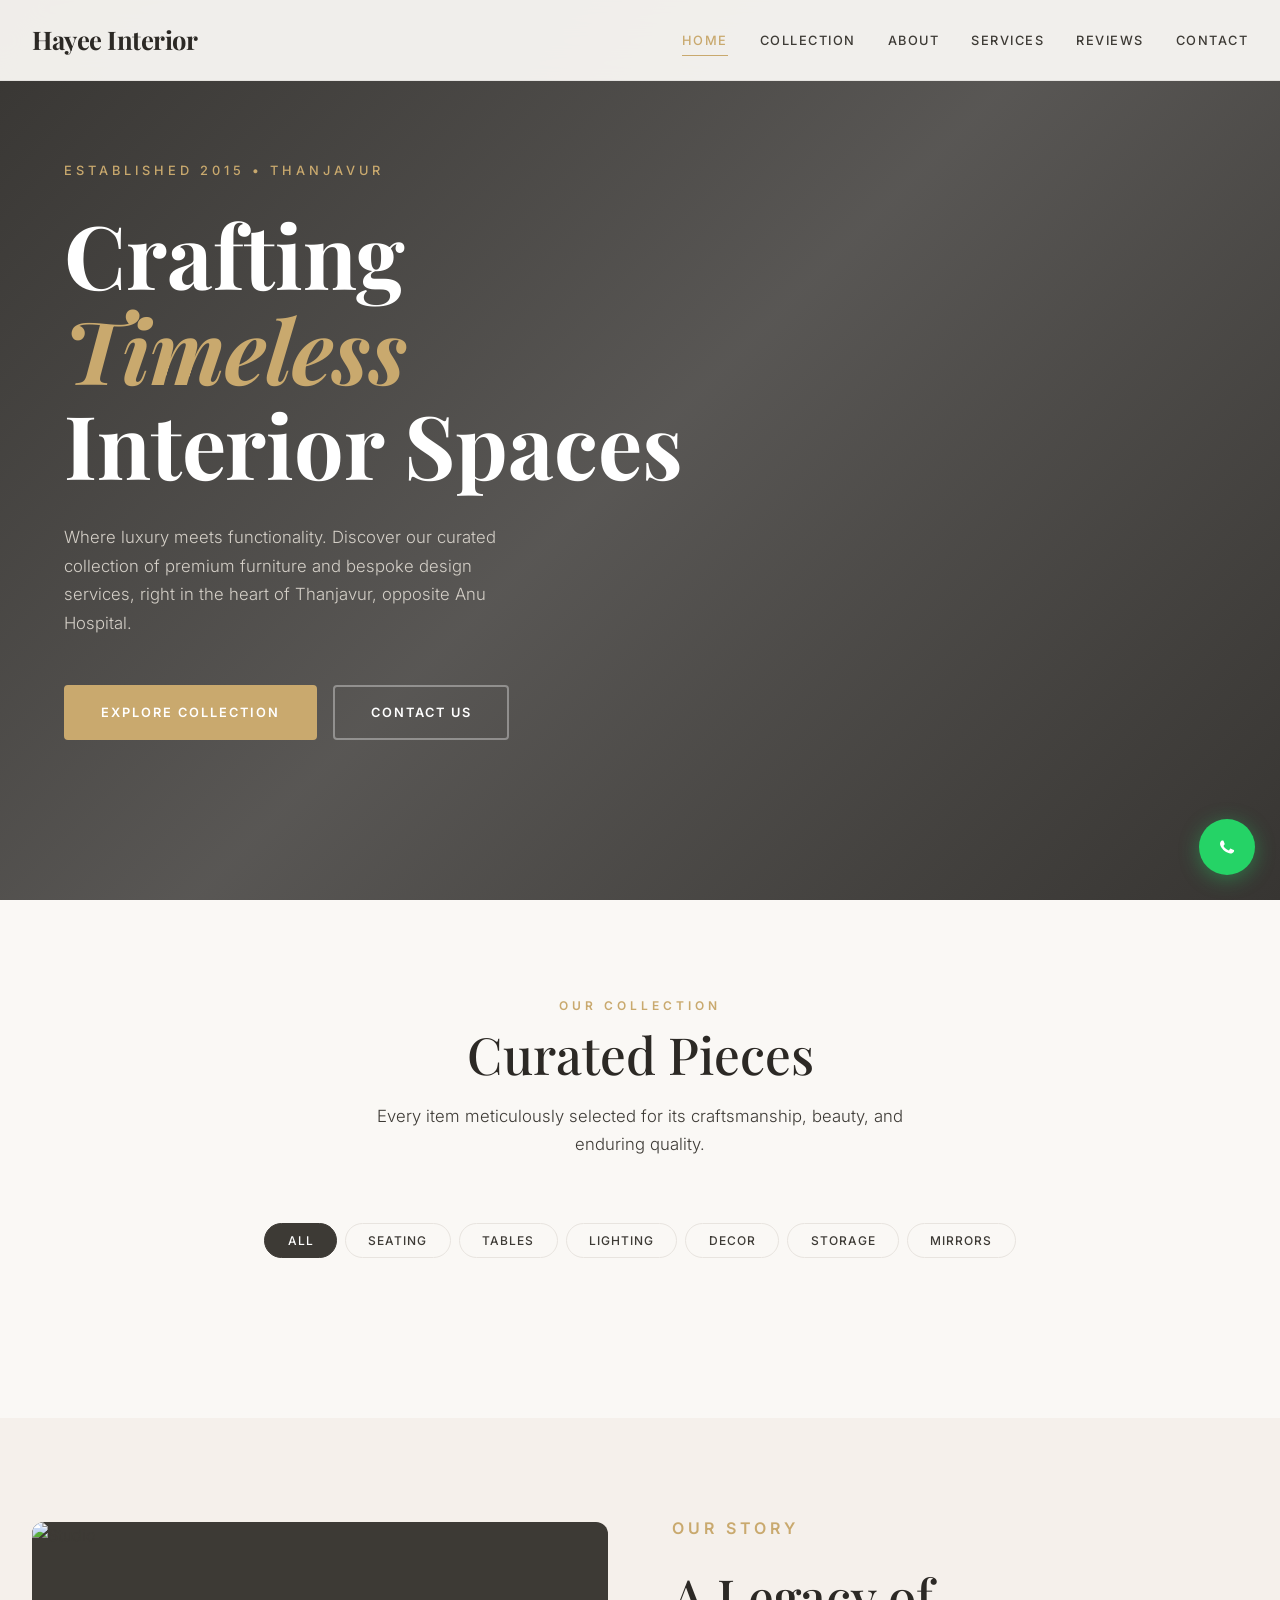
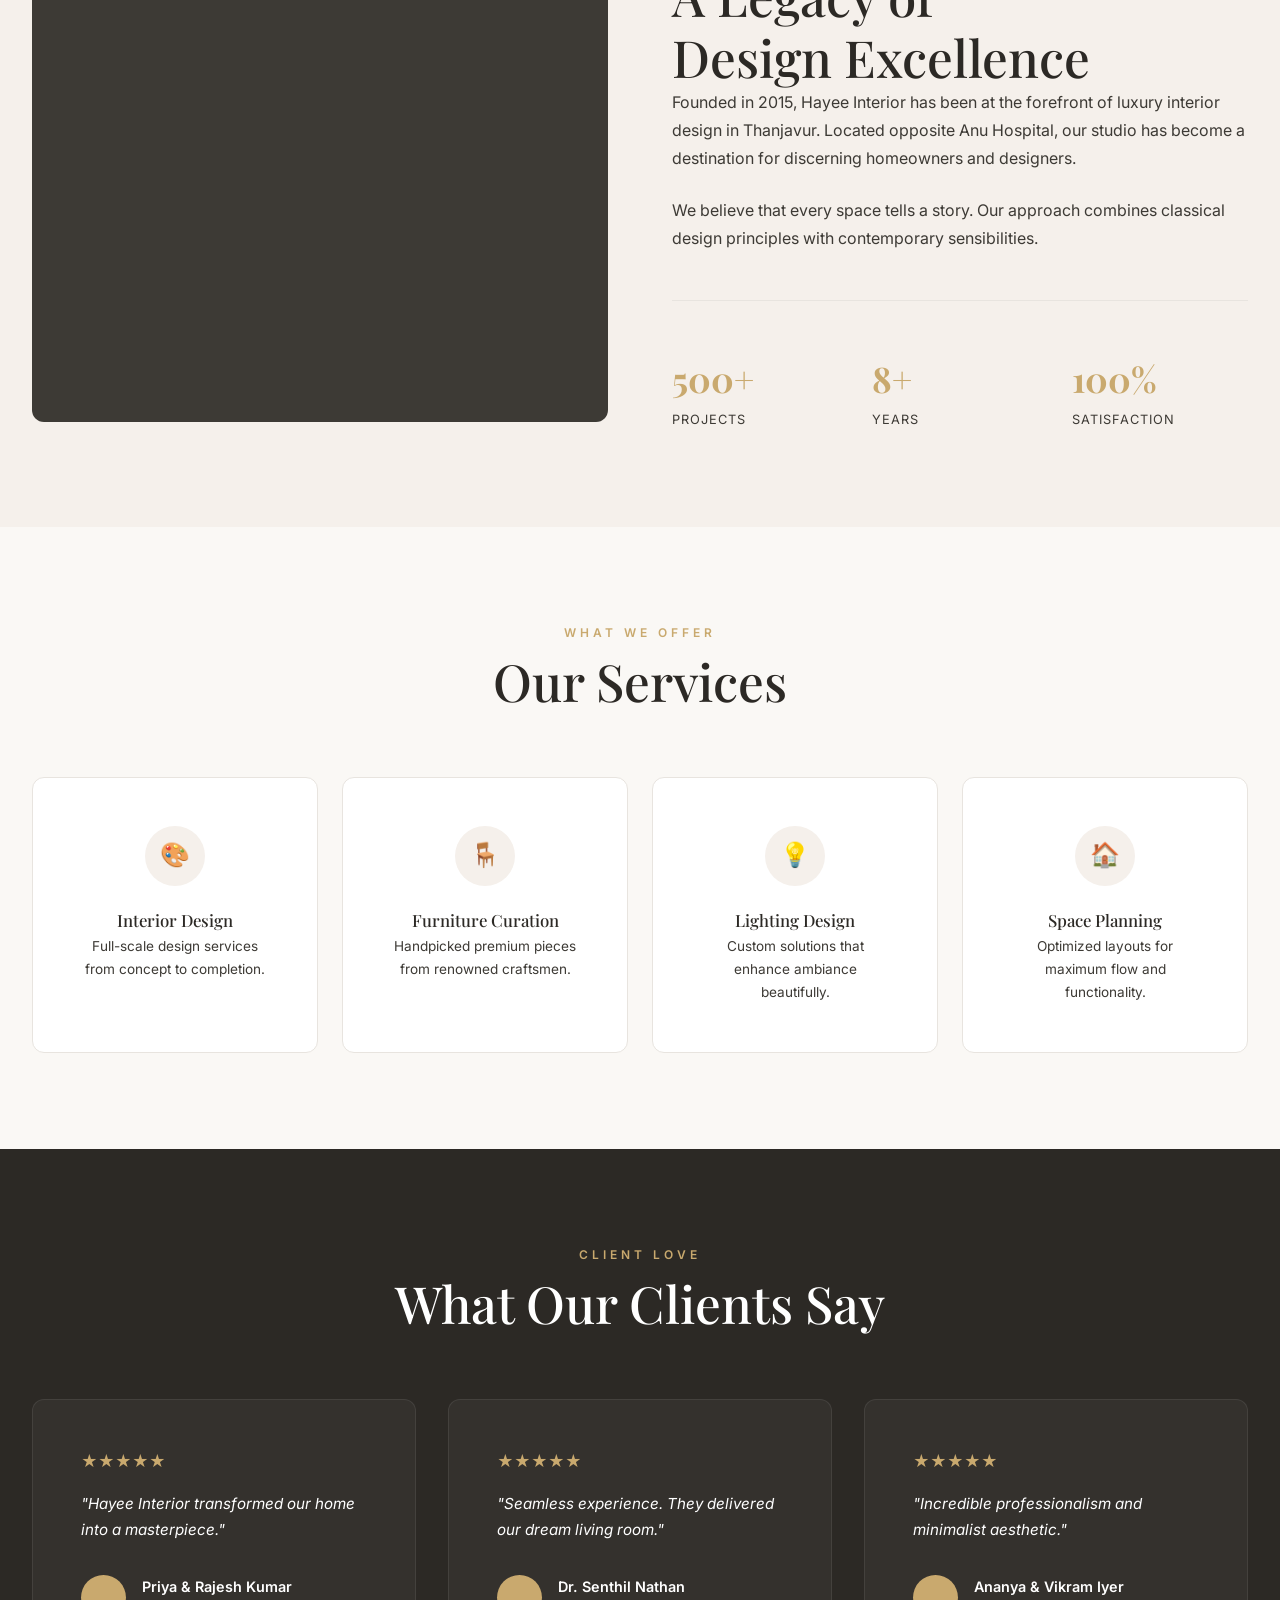
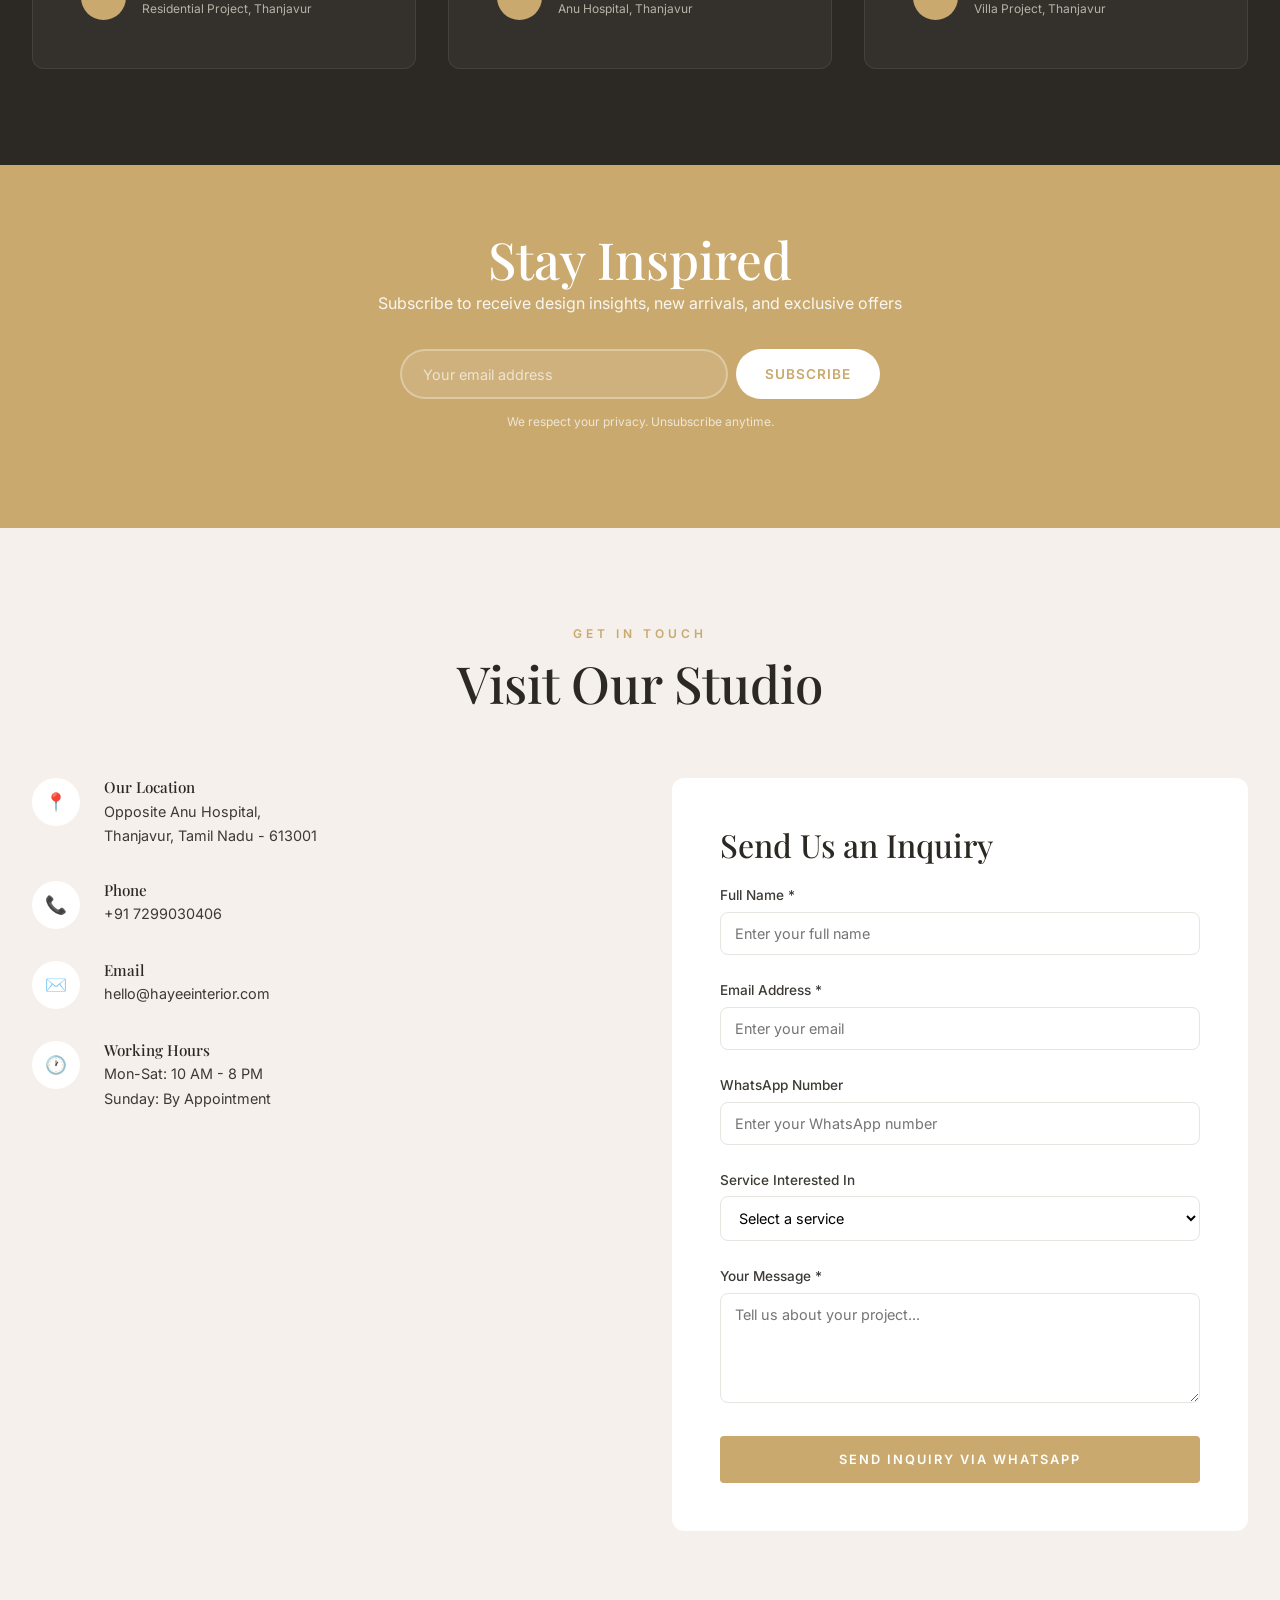
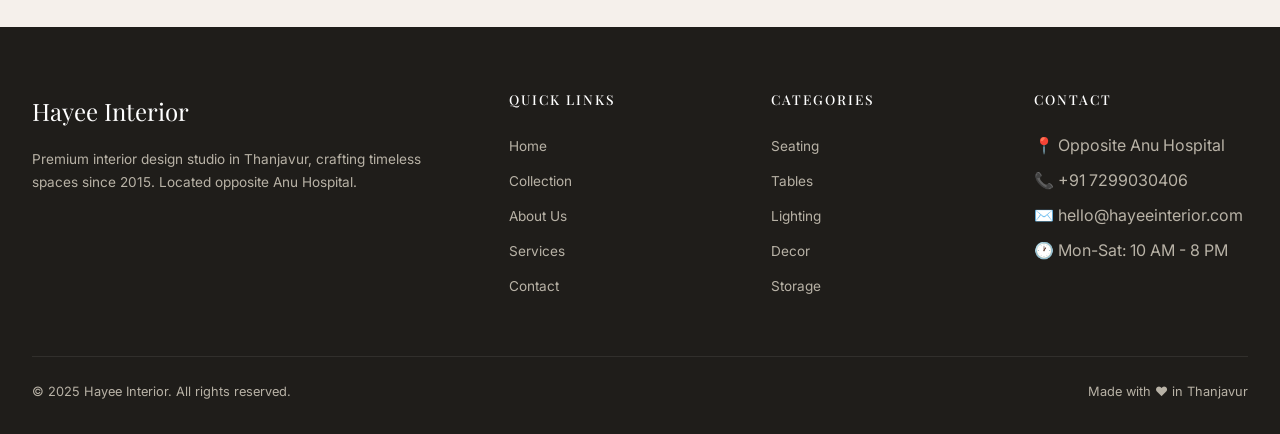
==== commit 538a83f0: "Add files via upload" ====
--- a/index.html
+++ b/index.html
@@ -60,21 +60,20 @@
 
         /* Hamburger */
         .hamburger { display: none; flex-direction: column; gap: 5px; cursor: pointer; z-index: 2001; padding: 10px; background: none; border: none; }
-        .hamburger span { display: block; width: 26px; height: 2.5px; background: var(--color-dark-charcoal); border-radius: 3px; transition: all 0.3s ease; }
+        .hamburger span { display: block; width: 24px; height: 2px; background: var(--color-dark-charcoal); border-radius: 2px; transition: all 0.3s ease; }
         .hamburger.active span:nth-child(1) { transform: rotate(45deg) translate(5px, 5px); }
         .hamburger.active span:nth-child(2) { opacity: 0; }
         .hamburger.active span:nth-child(3) { transform: rotate(-45deg) translate(5px, -5px); }
 
-        /* Mobile Menu */
-        .mobile-menu { position: fixed; top: 0; right: -100%; width: 85%; max-width: 380px; height: 100vh; height: 100dvh; background: var(--color-warm-white); z-index: 2000; padding: 100px var(--space-xl) var(--space-xl); transition: right 0.4s cubic-bezier(0.4,0,0.2,1); box-shadow: -10px 0 40px rgba(0,0,0,0.15); overflow-y: auto; }
+        /* Mobile Menu - Smaller & Cleaner */
+        .mobile-menu { position: fixed; top: 0; right: -100%; width: 75%; max-width: 300px; height: 100vh; height: 100dvh; background: var(--color-warm-white); z-index: 2000; padding: 80px var(--space-lg) var(--space-lg); transition: right 0.4s cubic-bezier(0.4,0,0.2,1); box-shadow: -10px 0 40px rgba(0,0,0,0.15); overflow-y: auto; }
         .mobile-menu.active { right: 0; }
         .mobile-menu-overlay { position: fixed; top: 0; left: 0; width: 100%; height: 100%; background: rgba(0,0,0,0.6); z-index: 1999; opacity: 0; visibility: hidden; transition: all 0.3s ease; }
         .mobile-menu-overlay.active { opacity: 1; visibility: visible; }
         .mobile-menu ul { list-style: none; }
-        .mobile-menu li { margin-bottom: var(--space-lg); border-bottom: 1px solid var(--color-soft-gray); padding-bottom: var(--space-sm); }
-        .mobile-menu a { font-family: var(--font-display); font-size: 1.4rem; text-decoration: none; color: var(--color-dark-charcoal); display: block; }
+        .mobile-menu li { margin-bottom: var(--space-md); padding-bottom: var(--space-xs); border-bottom: 1px solid var(--color-soft-gray); }
+        .mobile-menu a { font-family: var(--font-body); font-size: 1rem; text-decoration: none; color: var(--color-dark-charcoal); display: block; font-weight: 500; }
         .mobile-menu a:hover { color: var(--color-gold-accent); }
-        .mobile-whatsapp { display: inline-flex; align-items: center; gap: 0.5rem; margin-top: var(--space-xl); padding: 0.8rem 1.8rem; background: var(--color-whatsapp); color: #fff; border-radius: 50px; text-decoration: none; font-weight: 600; font-size: 0.85rem; }
 
         /* Hero */
         .hero { position: relative; height: 100vh; height: 100dvh; min-height: 600px; display: flex; align-items: center; overflow: hidden; background: url('https://images.unsplash.com/photo-1616486338812-3dadae4b4ace?q=80&w=2000&auto=format&fit=crop') center/cover no-repeat; background-attachment: fixed; }
@@ -128,7 +127,6 @@
         .modal-gallery img { max-width: 100%; max-height: 400px; object-fit: contain; border-radius: var(--radius-md); }
         .modal-details { padding: var(--space-xl); }
         .modal-details h2 { font-size: 1.6rem; margin-bottom: 0.5rem; }
-        .modal-details .product-cat { margin-bottom: 0.5rem; }
         .modal-desc { color: var(--color-charcoal); line-height: 1.7; margin-bottom: var(--space-lg); font-size: 0.95rem; }
         .modal-specs { display: grid; grid-template-columns: 1fr 1fr; gap: 0.8rem; margin-bottom: var(--space-lg); padding: var(--space-md); background: var(--color-cream); border-radius: var(--radius-md); }
         .spec-item { display: flex; flex-direction: column; }
@@ -198,10 +196,6 @@
         .footer-grid { display: grid; grid-template-columns: 2fr 1fr 1fr 1fr; gap: var(--space-xl); margin-bottom: var(--space-xl); }
         .footer-brand { font-family: var(--font-display); font-size: 1.5rem; color: #fff; margin-bottom: var(--space-sm); }
         .footer-desc { line-height: 1.7; margin-bottom: var(--space-md); font-size: 0.85rem; }
-        .footer-social { display: flex; gap: var(--space-sm); }
-        .footer-social a { width: 36px; height: 36px; background: rgba(255,255,255,0.08); border-radius: 50%; display: flex; align-items: center; justify-content: center; color: #fff; text-decoration: none; transition: all var(--transition-fast); }
-        .footer-social a:hover { background: var(--color-gold-accent); transform: translateY(-2px); }
-        .footer-social a svg { width: 16px; height: 16px; }
         .footer-col h4 { color: #fff; margin-bottom: var(--space-md); font-size: 0.85rem; text-transform: uppercase; letter-spacing: 2px; }
         .footer-col ul { list-style: none; }
         .footer-col li { margin-bottom: 0.5rem; }
@@ -220,7 +214,7 @@
         @keyframes toastIn { from { transform: translateX(-50%) translateY(100%); opacity: 0; } to { transform: translateX(-50%) translateY(0); opacity: 1; } }
         @keyframes toastOut { from { transform: translateX(-50%) translateY(0); opacity: 1; } to { transform: translateX(-50%) translateY(100%); opacity: 0; } }
 
-        /* ============ MOBILE FIRST IMPROVEMENTS ============ */
+        /* ============ RESPONSIVE ============ */
         @media (max-width: 1024px) {
             .services-grid { grid-template-columns: repeat(2,1fr); }
             .testimonials-grid { grid-template-columns: repeat(2,1fr); }
@@ -263,8 +257,6 @@
             .services-grid { grid-template-columns: 1fr 1fr; gap: var(--space-sm); }
             .service-card { padding: var(--space-md); }
             .service-icon { width: 50px; height: 50px; font-size: 1.3rem; }
-            .service-card h3 { font-size: 0.95rem; }
-            .service-card p { font-size: 0.8rem; }
 
             .testimonials-grid { grid-template-columns: 1fr; }
             .testimonial-card { padding: var(--space-md); }
@@ -281,7 +273,6 @@
             .contact-form { padding: var(--space-md); }
             .footer-grid { grid-template-columns: 1fr; gap: var(--space-lg); }
             .footer-bottom { flex-direction: column; text-align: center; }
-            .footer-social { justify-content: center; }
 
             .wa-float { bottom: 18px; right: 18px; width: 50px; height: 50px; }
             .wa-float svg { width: 24px; height: 24px; }
@@ -295,20 +286,17 @@
             .hero-subtitle { font-size: 0.7rem; letter-spacing: 3px; }
             .hero-desc { font-size: 0.85rem; }
             .hero-btns .btn { min-width: 140px; padding: 0.75rem 1.5rem; font-size: 0.7rem; letter-spacing: 1px; }
-
             .product-grid { grid-template-columns: 1fr 1fr; gap: 0.6rem; }
             .product-img { height: 180px; }
             .product-name { font-size: 0.85rem; }
             .product-cat { font-size: 0.6rem; }
             .inquire-btn { padding: 0.35rem 0.8rem; font-size: 0.6rem; }
             .inquire-btn svg { width: 11px; height: 11px; }
-
             .filter-btn { padding: 0.4rem 0.8rem; font-size: 0.65rem; }
             .about-img { height: 250px; }
             .stat-num { font-size: 1.5rem; }
             .stat-label { font-size: 0.7rem; }
             .services-grid { grid-template-columns: 1fr; }
-
             .wa-float { bottom: 15px; right: 15px; width: 46px; height: 46px; }
             .wa-float svg { width: 22px; height: 22px; }
         }
@@ -346,7 +334,7 @@
         </div>
     </header>
 
-    <!-- Mobile Menu -->
+    <!-- Mobile Menu - Clean, No WhatsApp Button -->
     <div class="mobile-menu-overlay" id="mobileOverlay"></div>
     <div class="mobile-menu" id="mobileMenu">
         <ul>
@@ -357,10 +345,6 @@
             <li><a href="#reviews">Reviews</a></li>
             <li><a href="#contact">Contact</a></li>
         </ul>
-        <a href="https://wa.me/917299030406?text=Hello%20Hayee%20Interior%2C%20I%20would%20like%20to%20inquire%20about%20your%20products." class="mobile-whatsapp" target="_blank" rel="noopener">
-            <svg width="18" height="18" viewBox="0 0 24 24" fill="currentColor"><path d="M17.472 14.382c-.297-.149-1.758-.867-2.03-.967-.273-.099-.471-.148-.67.15-.197.297-.767.966-.94 1.164-.173.199-.347.223-.644.075-.297-.15-1.255-.463-2.39-1.475-.883-.788-1.48-1.761-1.653-2.059-.173-.297-.018-.458.13-.606.134-.133.298-.347.446-.52.149-.174.198-.298.298-.497.099-.198.05-.371-.025-.52-.075-.149-.669-1.612-.916-2.207-.242-.579-.487-.5-.669-.51-.173-.008-.371-.01-.57-.01-.198 0-.52.074-.792.372-.272.297-1.04 1.016-1.04 2.479 0 1.462 1.065 2.875 1.213 3.074.149.198 2.096 3.2 5.077 4.487.709.306 1.262.489 1.694.625.712.227 1.36.195 1.871.118.571-.085 1.758-.719 2.006-1.413.248-.694.248-1.289.173-1.413-.074-.124-.272-.198-.57-.347"/></svg>
-            Inquire via WhatsApp
-        </a>
     </div>
 
     <!-- Hero -->
@@ -401,8 +385,8 @@
             <div class="about-img"><img src="https://images.unsplash.com/photo-1618221195710-dd6b41faaea6?w=600&auto=format&fit=crop" alt="Studio" style="width:100%;height:100%;object-fit:cover;"></div>
             <div class="about-content">
                 <p class="section-label">Our Story</p><h2>A Legacy of<br>Design Excellence</h2>
-                <p>Founded in 2015, Hayee Interior has been at the forefront of luxury interior design in Thanjavur. Located opposite Anu Hospital, our studio has become a destination for discerning homeowners and designers seeking exceptional quality and timeless aesthetics.</p>
-                <p>We believe that every space tells a story. Our approach combines classical design principles with contemporary sensibilities, creating interiors that are both beautiful and functional.</p>
+                <p>Founded in 2015, Hayee Interior has been at the forefront of luxury interior design in Thanjavur. Located opposite Anu Hospital, our studio has become a destination for discerning homeowners and designers.</p>
+                <p>We believe that every space tells a story. Our approach combines classical design principles with contemporary sensibilities.</p>
                 <div class="about-stats"><div><div class="stat-num">500+</div><div class="stat-label">Projects</div></div><div><div class="stat-num">8+</div><div class="stat-label">Years</div></div><div><div class="stat-num">100%</div><div class="stat-label">Satisfaction</div></div></div>
             </div>
         </div></div>
@@ -424,9 +408,9 @@
     <section class="section testimonials-section" id="reviews">
         <div class="container"><div class="section-header"><p class="section-label">Client Love</p><h2 class="section-title">What Our Clients Say</h2></div>
             <div class="testimonials-grid">
-                <div class="testimonial-card"><div class="testimonial-stars">★★★★★</div><p class="testimonial-text">"Hayee Interior transformed our home into a masterpiece. Their attention to detail was exceptional."</p><div class="testimonial-author"><div class="testimonial-avatar"></div><div><div class="testimonial-name">Priya & Rajesh Kumar</div><div class="testimonial-role">Residential Project, Thanjavur</div></div></div></div>
-                <div class="testimonial-card"><div class="testimonial-stars">★★★★★</div><p class="testimonial-text">"Seamless experience. They delivered our dream living room within budget and timeline."</p><div class="testimonial-author"><div class="testimonial-avatar"></div><div><div class="testimonial-name">Dr. Senthil Nathan</div><div class="testimonial-role">Anu Hospital, Thanjavur</div></div></div></div>
-                <div class="testimonial-card"><div class="testimonial-stars">★★★★★</div><p class="testimonial-text">"Incredible professionalism. They understood our minimalist aesthetic perfectly."</p><div class="testimonial-author"><div class="testimonial-avatar"></div><div><div class="testimonial-name">Ananya & Vikram Iyer</div><div class="testimonial-role">Villa Project, Thanjavur</div></div></div></div>
+                <div class="testimonial-card"><div class="testimonial-stars">★★★★★</div><p class="testimonial-text">"Hayee Interior transformed our home into a masterpiece."</p><div class="testimonial-author"><div class="testimonial-avatar"></div><div><div class="testimonial-name">Priya & Rajesh Kumar</div><div class="testimonial-role">Residential Project, Thanjavur</div></div></div></div>
+                <div class="testimonial-card"><div class="testimonial-stars">★★★★★</div><p class="testimonial-text">"Seamless experience. They delivered our dream living room."</p><div class="testimonial-author"><div class="testimonial-avatar"></div><div><div class="testimonial-name">Dr. Senthil Nathan</div><div class="testimonial-role">Anu Hospital, Thanjavur</div></div></div></div>
+                <div class="testimonial-card"><div class="testimonial-stars">★★★★★</div><p class="testimonial-text">"Incredible professionalism and minimalist aesthetic."</p><div class="testimonial-author"><div class="testimonial-avatar"></div><div><div class="testimonial-name">Ananya & Vikram Iyer</div><div class="testimonial-role">Villa Project, Thanjavur</div></div></div></div>
             </div>
         </div>
     </section>
@@ -468,19 +452,13 @@
         </div>
     </section>
 
-    <!-- Footer -->
+    <!-- Footer - NO Social Media Icons -->
     <footer class="site-footer">
         <div class="container">
             <div class="footer-grid">
                 <div class="footer-col">
                     <div class="footer-brand">Hayee Interior</div>
                     <p class="footer-desc">Premium interior design studio in Thanjavur, crafting timeless spaces since 2015. Located opposite Anu Hospital.</p>
-                    <div class="footer-social">
-                        <a href="#" aria-label="Instagram"><svg viewBox="0 0 24 24" fill="none" stroke="currentColor" stroke-width="2"><rect x="2" y="2" width="20" height="20" rx="5"/><circle cx="12" cy="12" r="5"/><circle cx="17.5" cy="6.5" r="1.5"/></svg></a>
-                        <a href="#" aria-label="Facebook"><svg viewBox="0 0 24 24" fill="currentColor"><path d="M24 12.073c0-6.627-5.373-12-12-12s-12 5.373-12 12c0 5.99 4.388 10.954 10.125 11.854v-8.385H7.078v-3.47h3.047V9.43c0-3.007 1.792-4.669 4.533-4.669 1.312 0 2.686.235 2.686.235v2.953H15.83c-1.491 0-1.956.925-1.956 1.874v2.25h3.328l-.532 3.47h-2.796v8.385C19.612 23.027 24 18.062 24 12.073z"/></svg></a>
-                        <a href="#" aria-label="Pinterest"><svg viewBox="0 0 24 24" fill="currentColor"><path d="M12 0C5.373 0 0 5.373 0 12c0 5.084 3.163 9.426 7.627 11.174-.105-.949-.2-2.405.042-3.441.218-.937 1.407-5.965 1.407-5.965s-.359-.719-.359-1.782c0-1.668.967-2.914 2.17-2.914 1.023 0 1.518.769 1.518 1.69 0 1.03-.655 2.568-.994 3.995-.284 1.194.6 2.167 1.777 2.167 2.13 0 3.77-2.245 3.77-5.49 0-2.864-2.063-4.873-5.01-4.873-3.413 0-5.413 2.563-5.413 5.203 0 1.033.395 2.144.89 2.742.1.12.113.225.085.346-.09.375-.293 1.2-.334 1.364-.053.225-.173.271-.402.165-1.496-.691-2.434-2.88-2.434-4.649 0-3.78 2.75-7.258 7.925-7.258 4.16 0 7.397 2.969 7.397 6.928 0 4.139-2.609 7.468-6.237 7.468-1.215 0-2.356-.63-2.76-1.38l-.75 2.85c-.27 1.045-1.005 2.353-1.5 3.148C14.293 23.65 16.105 24 18 24c6.627 0 12-5.373 12-12S18.627 0 12 0z"/></svg></a>
-                        <a href="https://wa.me/917299030406" aria-label="WhatsApp" target="_blank" rel="noopener"><svg viewBox="0 0 24 24" fill="currentColor"><path d="M17.472 14.382c-.297-.149-1.758-.867-2.03-.967-.273-.099-.471-.148-.67.15-.197.297-.767.966-.94 1.164-.173.199-.347.223-.644.075-.297-.15-1.255-.463-2.39-1.475-.883-.788-1.48-1.761-1.653-2.059-.173-.297-.018-.458.13-.606.134-.133.298-.347.446-.52.149-.174.198-.298.298-.497.099-.198.05-.371-.025-.52-.075-.149-.669-1.612-.916-2.207-.242-.579-.487-.5-.669-.51-.173-.008-.371-.01-.57-.01-.198 0-.52.074-.792.372-.272.297-1.04 1.016-1.04 2.479 0 1.462 1.065 2.875 1.213 3.074.149.198 2.096 3.2 5.077 4.487.709.306 1.262.489 1.694.625.712.227 1.36.195 1.871.118.571-.085 1.758-.719 2.006-1.413.248-.694.248-1.289.173-1.413-.074-.124-.272-.198-.57-.347"/></svg></a>
-                    </div>
                 </div>
                 <div class="footer-col"><h4>Quick Links</h4><ul><li><a href="#home">Home</a></li><li><a href="#shop">Collection</a></li><li><a href="#about">About Us</a></li><li><a href="#services">Services</a></li><li><a href="#contact">Contact</a></li></ul></div>
                 <div class="footer-col"><h4>Categories</h4><ul><li><a href="#shop">Seating</a></li><li><a href="#shop">Tables</a></li><li><a href="#shop">Lighting</a></li><li><a href="#shop">Decor</a></li><li><a href="#shop">Storage</a></li></ul></div>
@@ -505,284 +483,66 @@
     </a>
 
     <script>
-        // ============================================
-        // EMAILJS & WHATSAPP CONFIGURATION
-        // ============================================
-        (function() {
-            // Initialize EmailJS with Public Key (API Key)
-            emailjs.init('4PqovkDyLmhDMdgSA');
-            console.log('✅ EmailJS Initialized Successfully');
-        })();
-
-        // EmailJS Credentials
-        const EMAILJS_SERVICE_ID = 'service_2bp28db';      // EmailJS Service ID
-        const EMAILJS_TEMPLATE_ID = 'template_iwveg1r';    // EmailJS Template ID
-        const OWNER_WHATSAPP = '7299030406';               // Owner WhatsApp Number
-
-        console.log('📋 Configuration Loaded:');
-        console.log('   - WhatsApp:', OWNER_WHATSAPP);
-        console.log('   - EmailJS Service:', EMAILJS_SERVICE_ID);
-        console.log('   - EmailJS Template:', EMAILJS_TEMPLATE_ID);
-
-        // ============================================
-        // PRODUCT DATABASE
-        // ============================================
-        const products = [
-            { id: 1, title: "Serena Velvet Armchair", category: "seating", description: "Handcrafted armchair in Italian velvet with solid oak legs.", specs: { "Material": "Velvet & Solid Oak", "Dimensions": "85x90x95cm", "Color": "Sage Green" }, image: "https://images.unsplash.com/photo-1567538096630-e0c55bd6374c?w=400&auto=format&fit=crop", badge: "Bestseller" },
-            { id: 2, title: "Minimalist Marble Coffee Table", category: "tables", description: "Carrara marble top with brushed brass base.", specs: { "Material": "Carrara Marble & Brass", "Dimensions": "120x70x40cm", "Color": "White & Gold" }, image: "https://images.unsplash.com/photo-1533090481720-856c6e3c1fdc?w=400&auto=format&fit=crop", badge: null },
-            { id: 3, title: "Artisan Pendant Light", category: "lighting", description: "Hand-blown glass with antique brass fittings.", specs: { "Material": "Blown Glass & Brass", "Dimensions": "30x40cm", "Color": "Amber" }, image: "https://images.unsplash.com/photo-1524484485831-a92ffc0de03f?w=400&auto=format&fit=crop", badge: "Limited" },
-            { id: 4, title: "Sculptural Ceramic Vase", category: "decor", description: "Handcrafted by Tamil Nadu artisans.", specs: { "Material": "Terracotta & Glaze", "Dimensions": "25x45cm", "Color": "Matte White" }, image: "https://images.unsplash.com/photo-1578500494198-246f612d3b3d?w=400&auto=format&fit=crop", badge: "Handmade" },
-            { id: 5, title: "Chesterfield Leather Sofa", category: "seating", description: "Full-grain leather with deep button tufting.", specs: { "Material": "Full-Grain Leather", "Dimensions": "220x95x80cm", "Color": "Cognac" }, image: "https://images.unsplash.com/photo-1555041469-a586c61ea9bc?w=400&auto=format&fit=crop", badge: "Premium" },
-            { id: 6, title: "Walnut Dining Table", category: "tables", description: "Solid American walnut, seats 8-10.", specs: { "Material": "Solid Walnut", "Dimensions": "240x100x76cm", "Color": "Dark Walnut" }, image: "https://images.unsplash.com/photo-1615066390971-03e4e1c36ddf?w=400&auto=format&fit=crop", badge: null },
-            { id: 7, title: "Crystal Chandelier", category: "lighting", description: "24 lights with hand-cut crystals.", specs: { "Material": "Crystal & Gold", "Dimensions": "100x120cm", "Color": "Clear & Gold" }, image: "https://images.unsplash.com/photo-1540932239986-30128078f3c5?w=400&auto=format&fit=crop", badge: "Luxury" },
-            { id: 8, title: "Gold Leaf Wall Mirror", category: "mirrors", description: "Oversized mirror with hand-applied gold leaf frame.", specs: { "Material": "Glass & Gold Leaf", "Dimensions": "90x120cm", "Color": "Gold" }, image: "https://images.unsplash.com/photo-1618220252344-8ec99ec625b5?w=400&auto=format&fit=crop", badge: "Statement" },
-            { id: 9, title: "Teak Wood Bookcase", category: "storage", description: "Modular bookcase in reclaimed teak.", specs: { "Material": "Reclaimed Teak", "Dimensions": "180x40x240cm", "Color": "Natural" }, image: "https://images.unsplash.com/photo-1594620302200-9a762244a156?w=400&auto=format&fit=crop", badge: "Sustainable" },
-            { id: 10, title: "Brass Floor Lamp", category: "lighting", description: "Solid brass with linen shade.", specs: { "Material": "Brass & Linen", "Dimensions": "40x160cm", "Color": "Antique Brass" }, image: "https://images.unsplash.com/photo-1507473885765-e6ed057ab6fe?w=400&auto=format&fit=crop", badge: null },
-            { id: 11, title: "Velvet Ottoman", category: "seating", description: "Plush velvet with hidden storage.", specs: { "Material": "Cotton Velvet", "Dimensions": "80x45cm", "Color": "Blush" }, image: "https://images.unsplash.com/photo-1598300042247-d088f8ab3a91?w=400&auto=format&fit=crop", badge: "New" },
-            { id: 12, title: "Marble Console Table", category: "tables", description: "Nero Marquina marble with metal base.", specs: { "Material": "Marble & Steel", "Dimensions": "140x40x85cm", "Color": "Black & Gold" }, image: "https://images.unsplash.com/photo-1486946255434-2466348c2166?w=400&auto=format&fit=crop", badge: "Exclusive" },
-            { id: 13, title: "Bamboo Pendant Light", category: "lighting", description: "Eco-friendly handwoven bamboo.", specs: { "Material": "Bamboo", "Dimensions": "45x55cm", "Color": "Natural" }, image: "https://images.unsplash.com/photo-1513506003901-1e6a229e2d15?w=400&auto=format&fit=crop", badge: "Eco" },
-            { id: 14, title: "Mid-Century Sideboard", category: "storage", description: "American walnut with brass handles.", specs: { "Material": "Walnut & Brass", "Dimensions": "180x45x75cm", "Color": "Walnut" }, image: "https://images.unsplash.com/photo-1595428774223-ef52624120d2?w=400&auto=format&fit=crop", badge: "Iconic" },
-            { id: 15, title: "Arched Floor Mirror", category: "mirrors", description: "Full-length arched mirror with thin black metal frame.", specs: { "Material": "Glass & Metal", "Dimensions": "70x180cm", "Color": "Black" }, image: "https://images.unsplash.com/photo-1618220252344-8ec99ec625b5?w=400&auto=format&fit=crop", badge: "Trending" },
-            { id: 16, title: "Wingback Dining Chairs", category: "seating", description: "Set of 2 in performance linen.", specs: { "Material": "Linen & Oak", "Dimensions": "55x60x85cm", "Color": "Ivory" }, image: "https://images.unsplash.com/photo-1503602642458-232111445657?w=400&auto=format&fit=crop", badge: "Set of 2" }
+        // EmailJS Config
+        (function(){emailjs.init('4PqovkDyLmhDMdgSA');})();
+        const SERVICE_ID='service_2bp28db', TEMPLATE_ID='template_iwveg1r', WA='7299030406';
+
+        // Products
+        const products=[
+            {id:1,title:"Serena Velvet Armchair",category:"seating",description:"Handcrafted armchair in Italian velvet with solid oak legs.",specs:{"Material":"Velvet & Solid Oak","Dimensions":"85x90x95cm","Color":"Sage Green"},image:"https://images.unsplash.com/photo-1567538096630-e0c55bd6374c?w=400&auto=format&fit=crop",badge:"Bestseller"},
+            {id:2,title:"Minimalist Marble Coffee Table",category:"tables",description:"Carrara marble top with brushed brass base.",specs:{"Material":"Carrara Marble & Brass","Dimensions":"120x70x40cm","Color":"White & Gold"},image:"https://images.unsplash.com/photo-1533090481720-856c6e3c1fdc?w=400&auto=format&fit=crop",badge:null},
+            {id:3,title:"Artisan Pendant Light",category:"lighting",description:"Hand-blown glass with antique brass fittings.",specs:{"Material":"Blown Glass & Brass","Dimensions":"30x40cm","Color":"Amber"},image:"https://images.unsplash.com/photo-1524484485831-a92ffc0de03f?w=400&auto=format&fit=crop",badge:"Limited"},
+            {id:4,title:"Sculptural Ceramic Vase",category:"decor",description:"Handcrafted by Tamil Nadu artisans.",specs:{"Material":"Terracotta & Glaze","Dimensions":"25x45cm","Color":"Matte White"},image:"https://images.unsplash.com/photo-1578500494198-246f612d3b3d?w=400&auto=format&fit=crop",badge:"Handmade"},
+            {id:5,title:"Chesterfield Leather Sofa",category:"seating",description:"Full-grain leather with deep button tufting.",specs:{"Material":"Full-Grain Leather","Dimensions":"220x95x80cm","Color":"Cognac"},image:"https://images.unsplash.com/photo-1555041469-a586c61ea9bc?w=400&auto=format&fit=crop",badge:"Premium"},
+            {id:6,title:"Walnut Dining Table",category:"tables",description:"Solid American walnut, seats 8-10.",specs:{"Material":"Solid Walnut","Dimensions":"240x100x76cm","Color":"Dark Walnut"},image:"https://images.unsplash.com/photo-1615066390971-03e4e1c36ddf?w=400&auto=format&fit=crop",badge:null},
+            {id:7,title:"Crystal Chandelier",category:"lighting",description:"24 lights with hand-cut crystals.",specs:{"Material":"Crystal & Gold","Dimensions":"100x120cm","Color":"Clear & Gold"},image:"https://images.unsplash.com/photo-1540932239986-30128078f3c5?w=400&auto=format&fit=crop",badge:"Luxury"},
+            {id:8,title:"Gold Leaf Wall Mirror",category:"mirrors",description:"Oversized mirror with hand-applied gold leaf frame.",specs:{"Material":"Glass & Gold Leaf","Dimensions":"90x120cm","Color":"Gold"},image:"https://images.unsplash.com/photo-1618220252344-8ec99ec625b5?w=400&auto=format&fit=crop",badge:"Statement"},
+            {id:9,title:"Teak Wood Bookcase",category:"storage",description:"Modular bookcase in reclaimed teak.",specs:{"Material":"Reclaimed Teak","Dimensions":"180x40x240cm","Color":"Natural"},image:"https://images.unsplash.com/photo-1594620302200-9a762244a156?w=400&auto=format&fit=crop",badge:"Sustainable"},
+            {id:10,title:"Brass Floor Lamp",category:"lighting",description:"Solid brass with linen shade.",specs:{"Material":"Brass & Linen","Dimensions":"40x160cm","Color":"Antique Brass"},image:"https://images.unsplash.com/photo-1507473885765-e6ed057ab6fe?w=400&auto=format&fit=crop",badge:null},
+            {id:11,title:"Velvet Ottoman",category:"seating",description:"Plush velvet with hidden storage.",specs:{"Material":"Cotton Velvet","Dimensions":"80x45cm","Color":"Blush"},image:"https://images.unsplash.com/photo-1598300042247-d088f8ab3a91?w=400&auto=format&fit=crop",badge:"New"},
+            {id:12,title:"Marble Console Table",category:"tables",description:"Nero Marquina marble with metal base.",specs:{"Material":"Marble & Steel","Dimensions":"140x40x85cm","Color":"Black & Gold"},image:"https://images.unsplash.com/photo-1486946255434-2466348c2166?w=400&auto=format&fit=crop",badge:"Exclusive"},
+            {id:13,title:"Bamboo Pendant Light",category:"lighting",description:"Eco-friendly handwoven bamboo.",specs:{"Material":"Bamboo","Dimensions":"45x55cm","Color":"Natural"},image:"https://images.unsplash.com/photo-1513506003901-1e6a229e2d15?w=400&auto=format&fit=crop",badge:"Eco"},
+            {id:14,title:"Mid-Century Sideboard",category:"storage",description:"American walnut with brass handles.",specs:{"Material":"Walnut & Brass","Dimensions":"180x45x75cm","Color":"Walnut"},image:"https://images.unsplash.com/photo-1595428774223-ef52624120d2?w=400&auto=format&fit=crop",badge:"Iconic"},
+            {id:15,title:"Arched Floor Mirror",category:"mirrors",description:"Full-length arched mirror with thin black metal frame.",specs:{"Material":"Glass & Metal","Dimensions":"70x180cm","Color":"Black"},image:"https://images.unsplash.com/photo-1618220252344-8ec99ec625b5?w=400&auto=format&fit=crop",badge:"Trending"},
+            {id:16,title:"Wingback Dining Chairs",category:"seating",description:"Set of 2 in performance linen.",specs:{"Material":"Linen & Oak","Dimensions":"55x60x85cm","Color":"Ivory"},image:"https://images.unsplash.com/photo-1503602642458-232111445657?w=400&auto=format&fit=crop",badge:"Set of 2"}
         ];
 
-        // ============================================
-        // WHATSAPP INQUIRY FUNCTION
-        // ============================================
-        function sendWhatsAppInquiry(productTitle = '') {
-            let message = productTitle 
-                ? `Hello Hayee Interior,%0A%0AI am interested in the *${productTitle}*.%0A%0APlease share more details about pricing and availability.%0A%0AThank you!`
-                : `Hello Hayee Interior,%0A%0AI would like to inquire about your products and services.%0A%0APlease share more information.%0A%0AThank you!`;
-            
-            const whatsappURL = `https://wa.me/91${OWNER_WHATSAPP}?text=${message}`;
-            console.log('📱 Opening WhatsApp for:', productTitle || 'General Inquiry');
-            window.open(whatsappURL, '_blank', 'noopener');
-        }
-
-        // ============================================
-        // RENDER PRODUCTS
-        // ============================================
-        function renderProducts(category = 'all') {
-            const grid = document.getElementById('productGrid');
-            const noResults = document.getElementById('noResults');
-            const filtered = category === 'all' ? products : products.filter(p => p.category === category);
-            
-            if (filtered.length === 0) {
-                grid.innerHTML = '';
-                noResults.style.display = 'block';
-                return;
-            }
-            
-            noResults.style.display = 'none';
-            grid.innerHTML = filtered.map(product => `
-                <div class="product-card" onclick="openProductModal(${product.id})">
-                    <div class="product-img">
-                        <img src="${product.image}" alt="${product.title}" loading="lazy">
-                        ${product.badge ? `<span class="product-badge">${product.badge}</span>` : ''}
-                    </div>
-                    <div class="product-info">
-                        <p class="product-cat">${product.category}</p>
-                        <h3 class="product-name">${product.title}</h3>
-                        <button class="inquire-btn" onclick="event.stopPropagation(); sendWhatsAppInquiry('${product.title.replace(/'/g, "\\'")}')">
-                            <svg viewBox="0 0 24 24" fill="currentColor"><path d="M17.472 14.382c-.297-.149-1.758-.867-2.03-.967-.273-.099-.471-.148-.67.15-.197.297-.767.966-.94 1.164-.173.199-.347.223-.644.075-.297-.15-1.255-.463-2.39-1.475-.883-.788-1.48-1.761-1.653-2.059-.173-.297-.018-.458.13-.606.134-.133.298-.347.446-.52.149-.174.198-.298.298-.497.099-.198.05-.371-.025-.52-.075-.149-.669-1.612-.916-2.207-.242-.579-.487-.5-.669-.51-.173-.008-.371-.01-.57-.01-.198 0-.52.074-.792.372-.272.297-1.04 1.016-1.04 2.479 0 1.462 1.065 2.875 1.213 3.074.149.198 2.096 3.2 5.077 4.487.709.306 1.262.489 1.694.625.712.227 1.36.195 1.871.118.571-.085 1.758-.719 2.006-1.413.248-.694.248-1.289.173-1.413-.074-.124-.272-.198-.57-.347"/></svg>
-                            Inquire
-                        </button>
-                    </div>
-                </div>
-            `).join('');
-        }
-
-        // ============================================
-        // PRODUCT MODAL
-        // ============================================
-        function openProductModal(productId) {
-            const product = products.find(p => p.id === productId);
-            if (!product) return;
-            
-            document.getElementById('modalGallery').innerHTML = `<img src="${product.image}" alt="${product.title}" style="max-width:100%;max-height:500px;object-fit:contain;">`;
-            
-            document.getElementById('modalDetails').innerHTML = `
-                <p class="product-cat">${product.category}</p>
-                <h2>${product.title}</h2>
-                <p class="modal-desc">${product.description}</p>
-                <div class="modal-specs">
-                    ${Object.entries(product.specs).map(([key, value]) => `
-                        <div class="spec-item">
-                            <span class="spec-label">${key}</span>
-                            <span class="spec-value">${value}</span>
-                        </div>
-                    `).join('')}
-                </div>
-                <button class="modal-inquire" onclick="sendWhatsAppInquiry('${product.title.replace(/'/g, "\\'")}')">
-                    <svg width="18" height="18" viewBox="0 0 24 24" fill="currentColor"><path d="M17.472 14.382c-.297-.149-1.758-.867-2.03-.967-.273-.099-.471-.148-.67.15-.197.297-.767.966-.94 1.164-.173.199-.347.223-.644.075-.297-.15-1.255-.463-2.39-1.475-.883-.788-1.48-1.761-1.653-2.059-.173-.297-.018-.458.13-.606.134-.133.298-.347.446-.52.149-.174.198-.298.298-.497.099-.198.05-.371-.025-.52-.075-.149-.669-1.612-.916-2.207-.242-.579-.487-.5-.669-.51-.173-.008-.371-.01-.57-.01-.198 0-.52.074-.792.372-.272.297-1.04 1.016-1.04 2.479 0 1.462 1.065 2.875 1.213 3.074.149.198 2.096 3.2 5.077 4.487.709.306 1.262.489 1.694.625.712.227 1.36.195 1.871.118.571-.085 1.758-.719 2.006-1.413.248-.694.248-1.289.173-1.413-.074-.124-.272-.198-.57-.347"/></svg>
-                    Inquire via WhatsApp
-                </button>
-            `;
-            
-            document.getElementById('productModal').classList.add('active');
-        }
-
-        // ============================================
-        // TOAST NOTIFICATION
-        // ============================================
-        function showToast(message) {
-            const toast = document.createElement('div');
-            toast.className = 'toast';
-            toast.textContent = message;
-            document.body.appendChild(toast);
-            setTimeout(() => toast.remove(), 3800);
-        }
-
-        // ============================================
-        // NEWSLETTER SUBSCRIPTION WITH EMAILJS
-        // ============================================
+        function sendWA(title=''){window.open(`https://wa.me/91${WA}?text=${title?`Hello Hayee Interior,%0A%0AI am interested in *${title}*.%0A%0APlease share more details.%0A%0AThank you!`:`Hello Hayee Interior,%0A%0AI would like to inquire about your products.%0A%0AThank you!`}`,'_blank','noopener');}
+        function renderProducts(cat='all'){const g=document.getElementById('productGrid'),nr=document.getElementById('noResults'),f=cat==='all'?products:products.filter(p=>p.category===cat);if(!f.length){g.innerHTML='';nr.style.display='block';return;}nr.style.display='none';g.innerHTML=f.map(p=>`<div class="product-card" onclick="openModal(${p.id})"><div class="product-img"><img src="${p.image}" alt="${p.title}" loading="lazy">${p.badge?`<span class="product-badge">${p.badge}</span>`:''}</div><div class="product-info"><p class="product-cat">${p.category}</p><h3 class="product-name">${p.title}</h3><button class="inquire-btn" onclick="event.stopPropagation();sendWA('${p.title.replace(/'/g,"\\'")}')"><svg viewBox="0 0 24 24" fill="currentColor"><path d="M17.472 14.382c-.297-.149-1.758-.867-2.03-.967-.273-.099-.471-.148-.67.15-.197.297-.767.966-.94 1.164-.173.199-.347.223-.644.075-.297-.15-1.255-.463-2.39-1.475-.883-.788-1.48-1.761-1.653-2.059-.173-.297-.018-.458.13-.606.134-.133.298-.347.446-.52.149-.174.198-.298.298-.497.099-.198.05-.371-.025-.52-.075-.149-.669-1.612-.916-2.207-.242-.579-.487-.5-.669-.51-.173-.008-.371-.01-.57-.01-.198 0-.52.074-.792.372-.272.297-1.04 1.016-1.04 2.479 0 1.462 1.065 2.875 1.213 3.074.149.198 2.096 3.2 5.077 4.487.709.306 1.262.489 1.694.625.712.227 1.36.195 1.871.118.571-.085 1.758-.719 2.006-1.413.248-.694.248-1.289.173-1.413-.074-.124-.272-.198-.57-.347"/></svg>Inquire</button></div></div>`).join('');}
+        function openModal(pid){const p=products.find(x=>x.id===pid);if(!p)return;document.getElementById('modalGallery').innerHTML=`<img src="${p.image}" alt="${p.title}">`;document.getElementById('modalDetails').innerHTML=`<p class="product-cat">${p.category}</p><h2>${p.title}</h2><p class="modal-desc">${p.description}</p><div class="modal-specs">${Object.entries(p.specs).map(([k,v])=>`<div class="spec-item"><span class="spec-label">${k}</span><span class="spec-value">${v}</span></div>`).join('')}</div><button class="modal-inquire" onclick="sendWA('${p.title.replace(/'/g,"\\'")}')"><svg width="18" height="18" viewBox="0 0 24 24" fill="currentColor"><path d="M17.472 14.382c-.297-.149-1.758-.867-2.03-.967-.273-.099-.471-.148-.67.15-.197.297-.767.966-.94 1.164-.173.199-.347.223-.644.075-.297-.15-1.255-.463-2.39-1.475-.883-.788-1.48-1.761-1.653-2.059-.173-.297-.018-.458.13-.606.134-.133.298-.347.446-.52.149-.174.198-.298.298-.497.099-.198.05-.371-.025-.52-.075-.149-.669-1.612-.916-2.207-.242-.579-.487-.5-.669-.51-.173-.008-.371-.01-.57-.01-.198 0-.52.074-.792.372-.272.297-1.04 1.016-1.04 2.479 0 1.462 1.065 2.875 1.213 3.074.149.198 2.096 3.2 5.077 4.487.709.306 1.262.489 1.694.625.712.227 1.36.195 1.871.118.571-.085 1.758-.719 2.006-1.413.248-.694.248-1.289.173-1.413-.074-.124-.272-.198-.57-.347"/></svg>Inquire via WhatsApp</button>`;document.getElementById('productModal').classList.add('active');}
+        function toast(msg){const t=document.createElement('div');t.className='toast';t.textContent=msg;document.body.appendChild(t);setTimeout(()=>t.remove(),3800);}
+
+        // SIMPLIFIED EMAIL FUNCTION
         async function handleNewsletterSubmit(email) {
             const userName = email.split('@')[0];
-            
-            console.log('📧 Preparing welcome email for:', email);
-            
-            // Plain text version for email clients
-            const plainText = `Dear ${userName},\n\nThank you for subscribing to Hayee Interior!\n\n✨ As a subscriber, you'll receive:\n• Early access to new collections\n• Exclusive offers & discounts\n• Design inspiration & tips\n• Invitations to studio events\n\nVisit us at: Opposite Anu Hospital, Thanjavur\nContact: +91 7299030406\n\nWith love,\nThe Hayee Interior Team`;
-            
-            // HTML version for rich email clients
-            const htmlMessage = `<!DOCTYPE html><html><head><meta charset="utf-8"></head><body style="margin:0;padding:0;background:#FAF8F5;font-family:Georgia,serif;"><table width="100%" cellpadding="0" cellspacing="0" style="padding:30px 15px;"><tr><td align="center"><table width="550" cellpadding="0" cellspacing="0" style="background:#fff;border-radius:12px;overflow:hidden;box-shadow:0 2px 12px rgba(0,0,0,0.08);"><tr><td style="background:#2C2925;padding:35px 25px;text-align:center;"><h1 style="color:#FAF8F5;font-size:26px;margin:0;font-weight:700;">Hayee Interior</h1><div style="width:40px;height:2px;background:#C9A96E;margin:12px auto 0;"></div></td></tr><tr><td style="padding:30px 25px;"><h2 style="color:#2C2925;font-size:20px;margin:0 0 15px;">Dear ${userName},</h2><p style="color:#3D3A35;font-size:15px;line-height:1.7;margin:0 0 20px;">Thank you for subscribing to <strong>Hayee Interior</strong>! We're delighted to welcome you to our design community.</p><table width="100%" cellpadding="18" style="background:#F5F0EB;border-radius:8px;margin:0 0 20px;"><tr><td><h3 style="color:#2C2925;font-size:16px;margin:0 0 10px;">✨ What you'll receive:</h3><p style="color:#3D3A35;font-size:14px;margin:4px 0;">🆕 Early access to new collections</p><p style="color:#3D3A35;font-size:14px;margin:4px 0;">💎 Exclusive member offers</p><p style="color:#3D3A35;font-size:14px;margin:4px 0;">📐 Design inspiration & tips</p><p style="color:#3D3A35;font-size:14px;margin:4px 0;">🎉 Studio event invitations</p></td></tr></table><p style="color:#3D3A35;font-size:15px;margin:0 0 20px;">Visit our studio at <strong>Opposite Anu Hospital, Thanjavur</strong> to experience our curated collection in person.</p><div style="text-align:center;margin:20px 0;"><a href="#" style="display:inline-block;background:#C9A96E;color:#fff;padding:11px 28px;text-decoration:none;border-radius:4px;font-weight:600;font-size:13px;text-transform:uppercase;letter-spacing:1px;">Explore Collection</a></div></td></tr><tr><td style="background:#F5F0EB;padding:20px 25px;text-align:center;"><p style="color:#8B7355;font-size:12px;margin:0 0 4px;"><strong>Hayee Interior</strong> | Opposite Anu Hospital, Thanjavur</p><p style="color:#8B7355;font-size:12px;margin:0;">📞 +91 7299030406 | ✉️ hello@hayeeinterior.com</p></td></tr></table></td></tr></table></body></html>`;
-
+            const simpleMessage = `<h2>Dear ${userName},</h2><p>Thank you for subscribing to <strong>Hayee Interior</strong>!</p><p>We're delighted to welcome you to our design community.</p><hr><p><strong>Visit us:</strong> Opposite Anu Hospital, Thanjavur</p><p><strong>Contact:</strong> +91 7299030406</p>`;
             try {
-                console.log('🚀 Sending email via EmailJS...');
-                const response = await emailjs.send(EMAILJS_SERVICE_ID, EMAILJS_TEMPLATE_ID, {
-                    to_email: email,
-                    to_name: userName,
-                    subject: '✨ Welcome to Hayee Interior - Your Design Journey Begins!',
-                    message: htmlMessage,
-                    text_message: plainText
-                });
-                
-                console.log('✅ Email sent successfully!', response.status, response.text);
-                showToast('✨ Welcome aboard! Check your inbox for a beautiful welcome message! 💌');
+                const response = await emailjs.send(SERVICE_ID, TEMPLATE_ID, {to_email: email, to_name: userName, subject: 'Welcome to Hayee Interior!', message: simpleMessage});
+                console.log('✅ Email sent!', response.status);
+                toast('✨ Welcome! Check your inbox! 💌');
             } catch (error) {
-                console.error('❌ EmailJS Error:', error);
-                console.log('📧 Fallback - Email Content Preview:');
-                console.log(plainText);
-                showToast('⚠️ Subscribed! (Email service may need configuration - check console)');
+                console.error('❌ Error:', error);
+                toast('⚠️ Error sending email. Check console.');
             }
         }
 
-        // ============================================
-        // EVENT LISTENERS
-        // ============================================
-        document.addEventListener('DOMContentLoaded', () => {
-            console.log('🏠 Hayee Interior Website Loaded');
-            console.log('📱 Owner WhatsApp:', OWNER_WHATSAPP);
-            
-            // Initial render
+        document.addEventListener('DOMContentLoaded',()=>{
             renderProducts();
-            
-            // Hamburger menu
-            const hamburger = document.getElementById('hamburger');
-            const mobileMenu = document.getElementById('mobileMenu');
-            const mobileOverlay = document.getElementById('mobileOverlay');
-
-            function openMenu() {
-                hamburger.classList.add('active');
-                mobileMenu.classList.add('active');
-                mobileOverlay.classList.add('active');
-                document.body.style.overflow = 'hidden';
-            }
-            
-            function closeMenu() {
-                hamburger.classList.remove('active');
-                mobileMenu.classList.remove('active');
-                mobileOverlay.classList.remove('active');
-                document.body.style.overflow = '';
-            }
-
-            hamburger.addEventListener('click', () => {
-                hamburger.classList.contains('active') ? closeMenu() : openMenu();
-            });
-            
-            mobileOverlay.addEventListener('click', closeMenu);
-            
-            document.querySelectorAll('.mobile-menu a').forEach(a => {
-                a.addEventListener('click', closeMenu);
-            });
-            
-            // Product filters
-            document.querySelectorAll('.filter-btn').forEach(btn => {
-                btn.addEventListener('click', function() {
-                    document.querySelectorAll('.filter-btn').forEach(b => b.classList.remove('active'));
-                    this.classList.add('active');
-                    renderProducts(this.dataset.category);
-                });
-            });
-            
-            // Modal close
-            document.getElementById('modalClose').addEventListener('click', () => {
-                document.getElementById('productModal').classList.remove('active');
-            });
-            
-            document.getElementById('productModal').addEventListener('click', function(e) {
-                if (e.target === this) this.classList.remove('active');
-            });
-            
-            // Contact form - sends to WhatsApp
-            document.getElementById('contactForm').addEventListener('submit', function(e) {
-                e.preventDefault();
-                const name = document.getElementById('cName').value;
-                const email = document.getElementById('cEmail').value;
-                const phone = document.getElementById('cPhone').value;
-                const service = document.getElementById('cService').value;
-                const message = document.getElementById('cMessage').value;
-                
-                const whatsappMessage = `Hello Hayee Interior,%0A%0A*New Inquiry*%0A%0A*Name:* ${name}%0A*Email:* ${email}%0A*Phone:* ${phone}%0A*Service:* ${service}%0A*Message:* ${message}%0A%0APlease get back to me. Thank you!`;
-                
-                const whatsappURL = `https://wa.me/91${OWNER_WHATSAPP}?text=${whatsappMessage}`;
-                console.log('📱 Opening WhatsApp for contact form inquiry');
-                window.open(whatsappURL, '_blank', 'noopener');
-                showToast('Opening WhatsApp to send your inquiry... 💬');
-                this.reset();
-            });
-            
-            // Newsletter form
-            document.getElementById('newsletterForm').addEventListener('submit', function(e) {
-                e.preventDefault();
-                const email = document.getElementById('newsletterEmail').value;
-                if (email) {
-                    handleNewsletterSubmit(email);
-                    this.reset();
-                }
-            });
-            
-            // Header scroll effect
-            window.addEventListener('scroll', () => {
-                document.getElementById('siteHeader').classList.toggle('scrolled', window.scrollY > 50);
-            });
-            
-            // Smooth scroll for navigation links
-            document.querySelectorAll('a[href^="#"]').forEach(anchor => {
-                anchor.addEventListener('click', function(e) {
-                    e.preventDefault();
-                    const target = document.querySelector(this.getAttribute('href'));
-                    if (target) {
-                        target.scrollIntoView({ behavior: 'smooth', block: 'start' });
-                    }
-                });
-            });
-
-            // Keyboard shortcut
-            document.addEventListener('keydown', (e) => {
-                if (e.key === 'Escape') {
-                    document.getElementById('productModal').classList.remove('active');
-                    closeMenu();
-                }
-            });
-
-            // Hide welcome overlay after animation
-            setTimeout(() => {
-                const overlay = document.getElementById('welcomeOverlay');
-                if (overlay) overlay.style.display = 'none';
-            }, 3300);
-            
-            console.log('✅ All event listeners initialized');
+            const hamburger=document.getElementById('hamburger'),mobileMenu=document.getElementById('mobileMenu'),mobileOverlay=document.getElementById('mobileOverlay');
+            function openMenu(){hamburger.classList.add('active');mobileMenu.classList.add('active');mobileOverlay.classList.add('active');document.body.style.overflow='hidden';}
+            function closeMenu(){hamburger.classList.remove('active');mobileMenu.classList.remove('active');mobileOverlay.classList.remove('active');document.body.style.overflow='';}
+            hamburger.addEventListener('click',()=>{hamburger.classList.contains('active')?closeMenu():openMenu();});
+            mobileOverlay.addEventListener('click',closeMenu);
+            document.querySelectorAll('.mobile-menu a').forEach(a=>a.addEventListener('click',closeMenu));
+            document.querySelectorAll('.filter-btn').forEach(b=>b.addEventListener('click',function(){document.querySelectorAll('.filter-btn').forEach(x=>x.classList.remove('active'));this.classList.add('active');renderProducts(this.dataset.category);}));
+            document.getElementById('modalClose').addEventListener('click',()=>document.getElementById('productModal').classList.remove('active'));
+            document.getElementById('productModal').addEventListener('click',function(e){if(e.target===this)this.classList.remove('active');});
+            document.getElementById('contactForm').addEventListener('submit',function(e){e.preventDefault();const n=document.getElementById('cName').value,em=document.getElementById('cEmail').value,ph=document.getElementById('cPhone').value,sv=document.getElementById('cService').value,msg=document.getElementById('cMessage').value;window.open(`https://wa.me/91${WA}?text=Hello%20Hayee%20Interior,%0A%0A*New%20Inquiry*%0A*Name:*%20${n}%0A*Email:*%20${em}%0A*Phone:*%20${ph}%0A*Service:*%20${sv}%0A*Message:*%20${msg}`,'_blank','noopener');toast('Opening WhatsApp... 💬');this.reset();});
+            document.getElementById('newsletterForm').addEventListener('submit',function(e){e.preventDefault();const em=document.getElementById('newsletterEmail').value;if(em){handleNewsletterSubmit(em);this.reset();}});
+            window.addEventListener('scroll',()=>{document.getElementById('siteHeader').classList.toggle('scrolled',window.scrollY>50);});
+            document.querySelectorAll('a[href^="#"]').forEach(a=>a.addEventListener('click',function(e){e.preventDefault();const t=document.querySelector(this.getAttribute('href'));if(t)t.scrollIntoView({behavior:'smooth',block:'start'});}));
+            document.addEventListener('keydown',e=>{if(e.key==='Escape'){document.getElementById('productModal').classList.remove('active');closeMenu();}});
+            setTimeout(()=>{const o=document.getElementById('welcomeOverlay');if(o)o.style.display='none';},3300);
         });
     </script>
 </body>
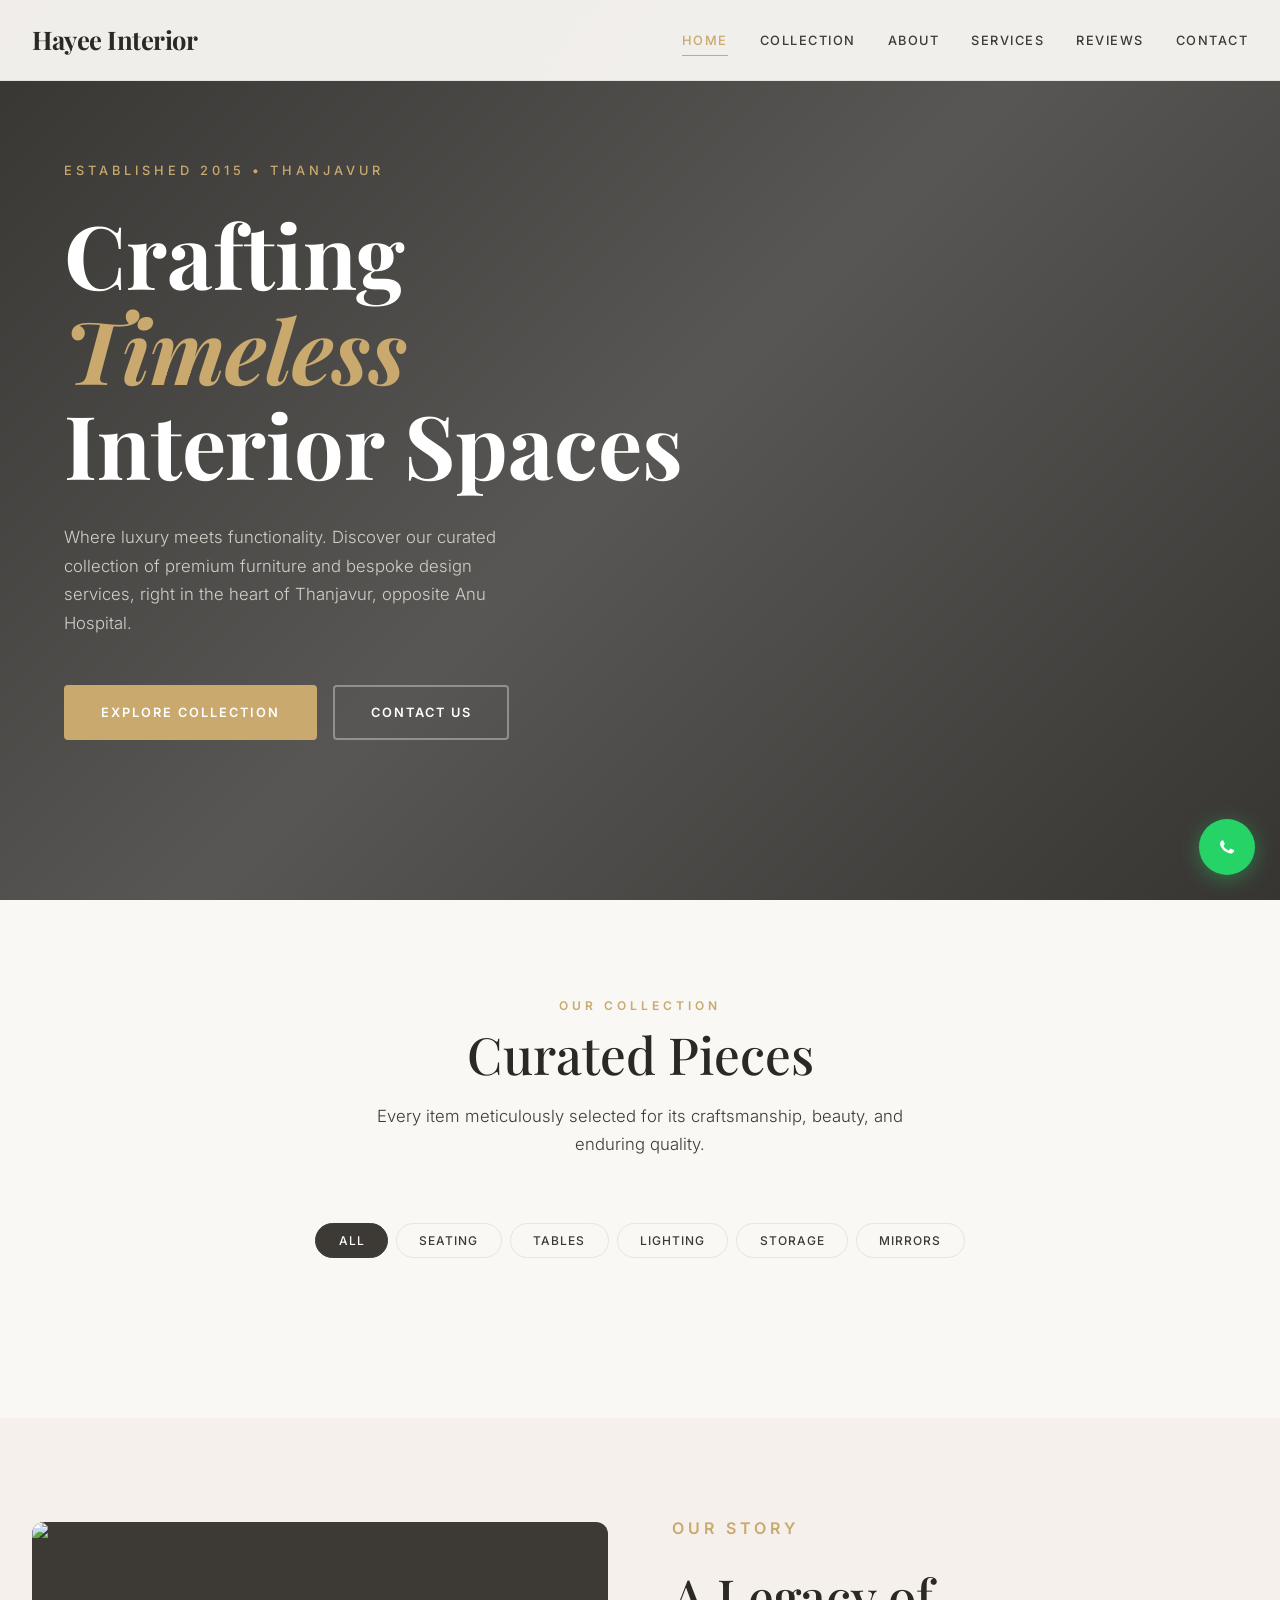
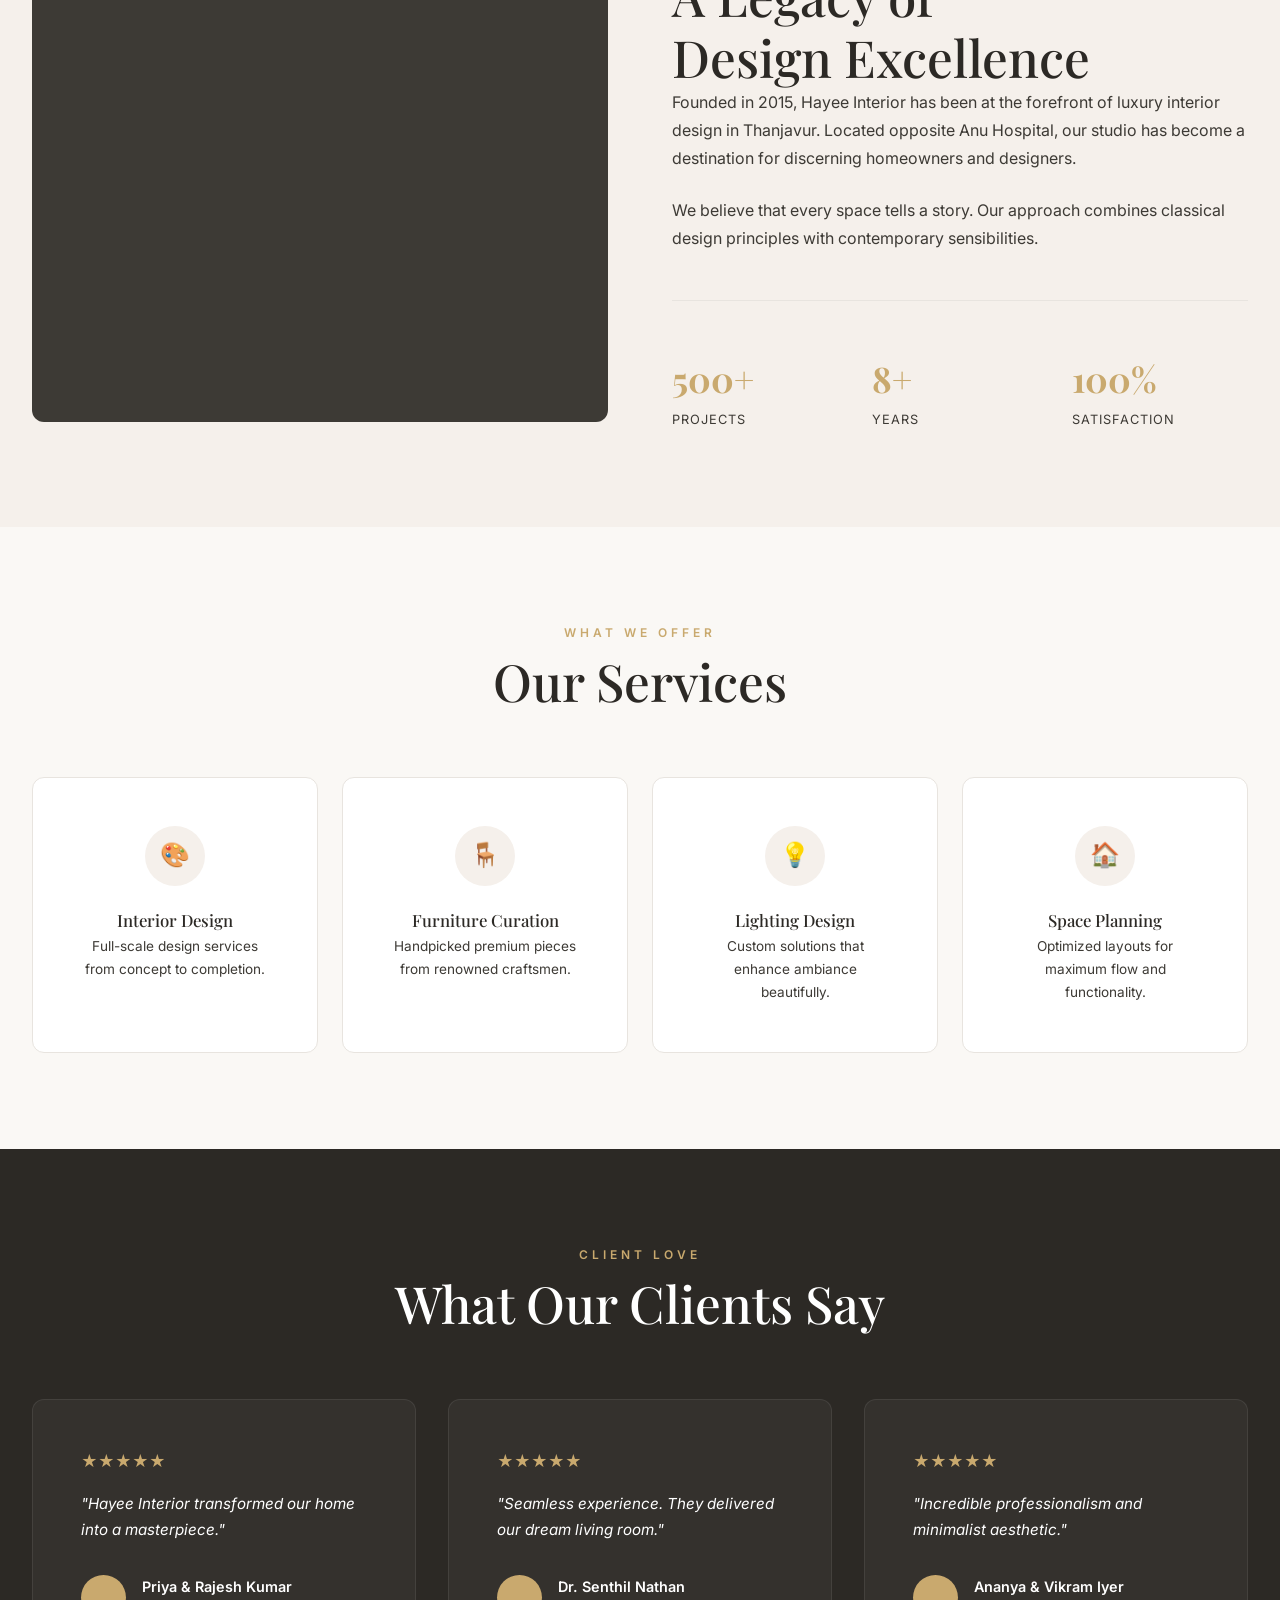
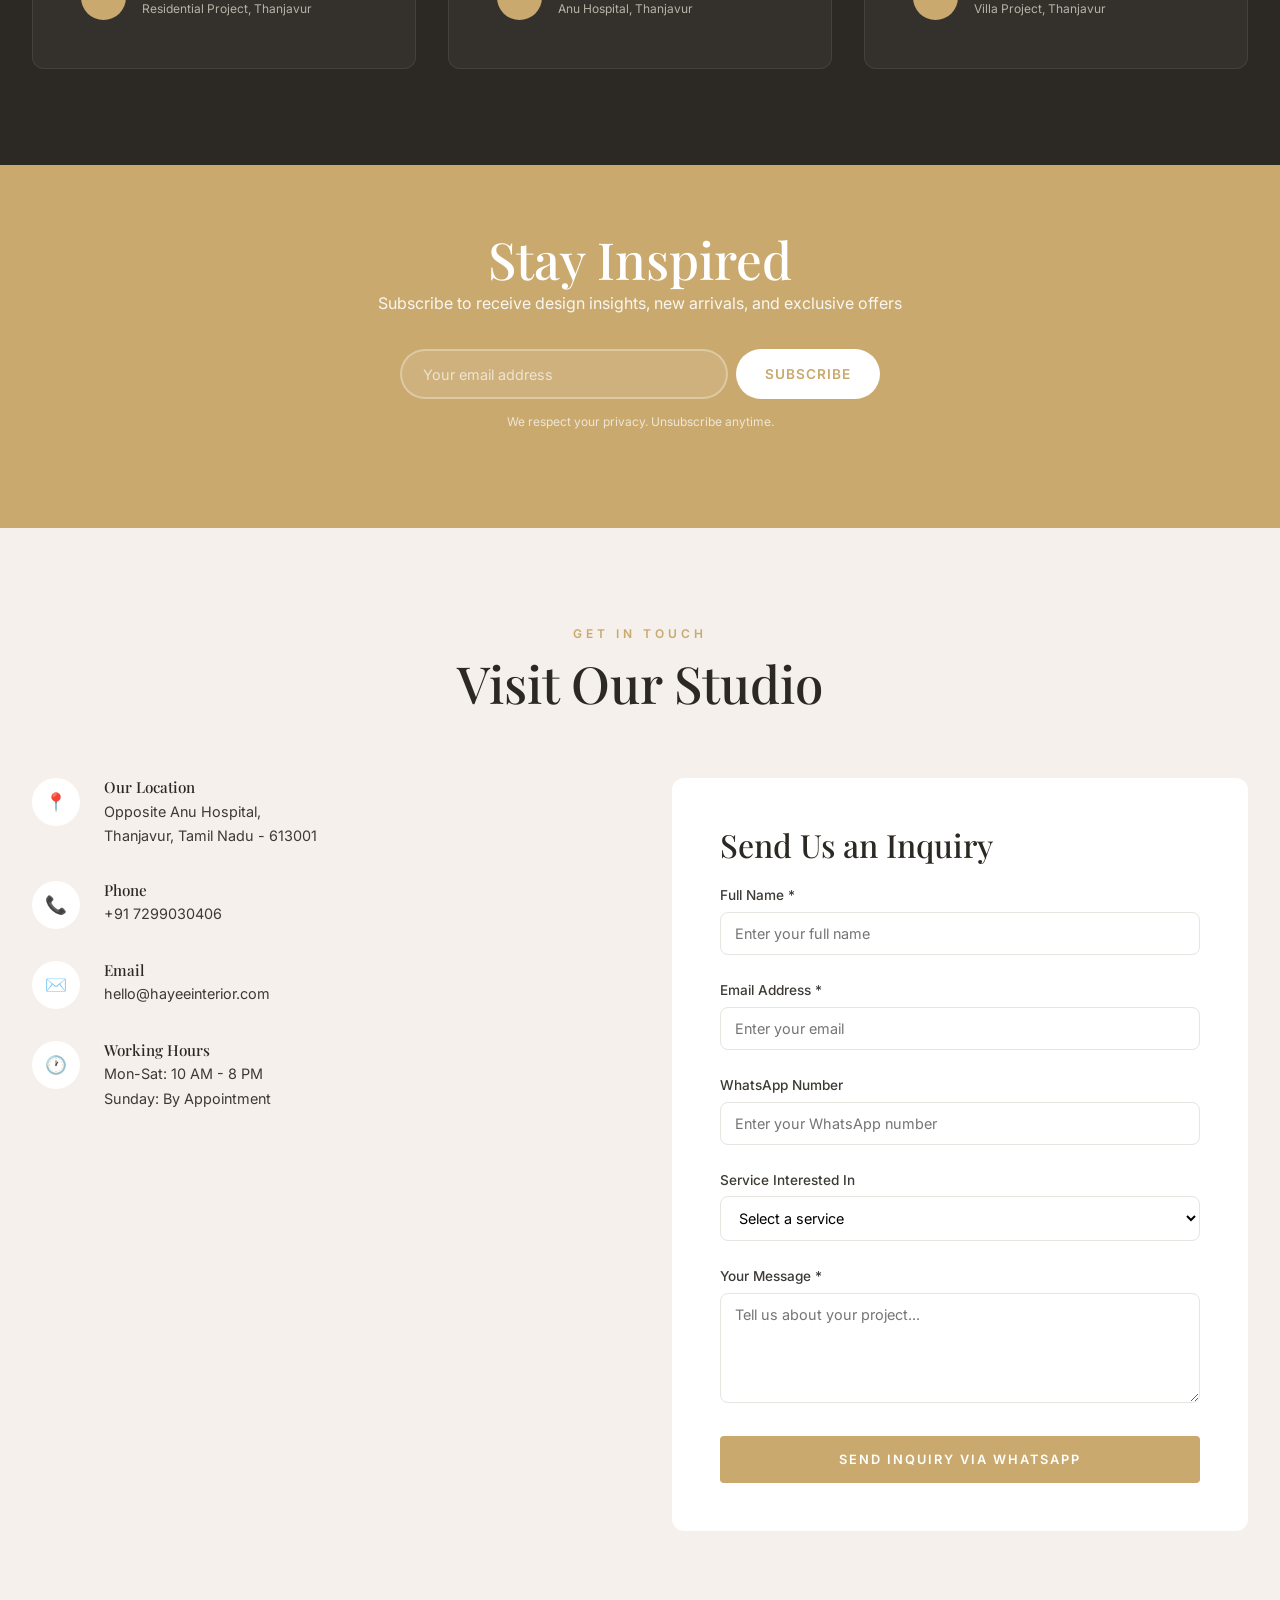
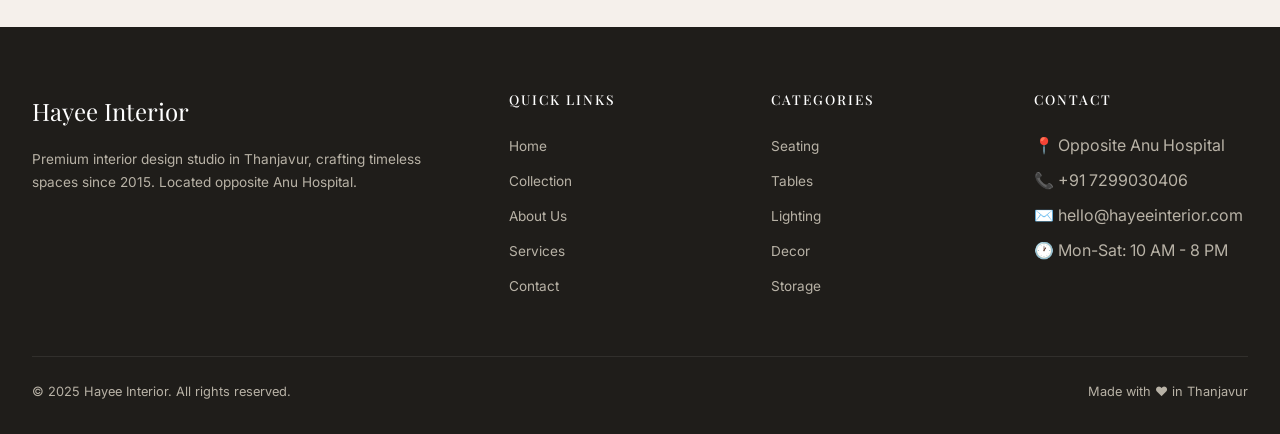
==== commit 4fe080f4: "Add files via upload" ====
--- a/index.html
+++ b/index.html
@@ -65,7 +65,7 @@
         .hamburger.active span:nth-child(2) { opacity: 0; }
         .hamburger.active span:nth-child(3) { transform: rotate(-45deg) translate(5px, -5px); }
 
-        /* Mobile Menu - Smaller & Cleaner */
+        /* Mobile Menu */
         .mobile-menu { position: fixed; top: 0; right: -100%; width: 75%; max-width: 300px; height: 100vh; height: 100dvh; background: var(--color-warm-white); z-index: 2000; padding: 80px var(--space-lg) var(--space-lg); transition: right 0.4s cubic-bezier(0.4,0,0.2,1); box-shadow: -10px 0 40px rgba(0,0,0,0.15); overflow-y: auto; }
         .mobile-menu.active { right: 0; }
         .mobile-menu-overlay { position: fixed; top: 0; left: 0; width: 100%; height: 100%; background: rgba(0,0,0,0.6); z-index: 1999; opacity: 0; visibility: hidden; transition: all 0.3s ease; }
@@ -221,25 +221,21 @@
             .footer-grid { grid-template-columns: 1fr 1fr; }
             .about-img { height: 400px; }
         }
-
         @media (max-width: 768px) {
             .main-nav { display: none; }
             .hamburger { display: flex; }
             .header-container { height: 65px; }
             .brand-logo { font-size: 1.4rem; }
-
             .hero { background-attachment: scroll; min-height: 100dvh; }
             .hero-content { padding: var(--space-xl) var(--space-md); text-align: center; }
             .hero-title { font-size: 2.6rem; }
             .hero-desc { font-size: 0.95rem; margin: 0 auto var(--space-xl); }
             .hero-btns { justify-content: center; }
             .hero-btns .btn { width: auto; min-width: 160px; padding: 0.85rem 1.8rem; font-size: 0.75rem; }
-
             .section { padding: var(--space-2xl) 0; }
             .section-header { margin-bottom: var(--space-xl); }
             .section-title { font-size: 1.8rem; }
             .section-desc { font-size: 0.9rem; }
-
             .shop-page { padding-top: var(--space-2xl); }
             .filters { gap: 0.4rem; }
             .filter-btn { padding: 0.5rem 1rem; font-size: 0.7rem; letter-spacing: 0.5px; }
@@ -248,37 +244,29 @@
             .product-info { padding: var(--space-sm); }
             .product-name { font-size: 0.95rem; }
             .inquire-btn { padding: 0.4rem 0.9rem; font-size: 0.65rem; }
-
             .about-grid, .contact-grid { grid-template-columns: 1fr; }
             .about-img { height: 320px; }
             .about-stats { grid-template-columns: repeat(3,1fr); gap: var(--space-sm); }
             .stat-num { font-size: 1.8rem; }
-
             .services-grid { grid-template-columns: 1fr 1fr; gap: var(--space-sm); }
             .service-card { padding: var(--space-md); }
             .service-icon { width: 50px; height: 50px; font-size: 1.3rem; }
-
             .testimonials-grid { grid-template-columns: 1fr; }
             .testimonial-card { padding: var(--space-md); }
-
             .modal { grid-template-columns: 1fr; }
             .modal-gallery { min-height: 220px; padding: var(--space-md); }
             .modal-details { padding: var(--space-md); }
             .modal-details h2 { font-size: 1.3rem; }
             .modal-specs { grid-template-columns: 1fr; }
-
             .newsletter-form { flex-direction: column; padding: 0 var(--space-md); }
             .newsletter-form button { width: 100%; }
-
             .contact-form { padding: var(--space-md); }
             .footer-grid { grid-template-columns: 1fr; gap: var(--space-lg); }
             .footer-bottom { flex-direction: column; text-align: center; }
-
             .wa-float { bottom: 18px; right: 18px; width: 50px; height: 50px; }
             .wa-float svg { width: 24px; height: 24px; }
             .toast { bottom: 80px; font-size: 0.8rem; padding: 0.7rem 1.5rem; }
         }
-
         @media (max-width: 480px) {
             .container { padding: 0 var(--space-sm); }
             .brand-logo { font-size: 1.25rem; }
@@ -334,7 +322,7 @@
         </div>
     </header>
 
-    <!-- Mobile Menu - Clean, No WhatsApp Button -->
+    <!-- Mobile Menu -->
     <div class="mobile-menu-overlay" id="mobileOverlay"></div>
     <div class="mobile-menu" id="mobileMenu">
         <ul>
@@ -370,7 +358,6 @@
                 <button class="filter-btn" data-category="seating">Seating</button>
                 <button class="filter-btn" data-category="tables">Tables</button>
                 <button class="filter-btn" data-category="lighting">Lighting</button>
-                <button class="filter-btn" data-category="decor">Decor</button>
                 <button class="filter-btn" data-category="storage">Storage</button>
                 <button class="filter-btn" data-category="mirrors">Mirrors</button>
             </div>
@@ -452,7 +439,7 @@
         </div>
     </section>
 
-    <!-- Footer - NO Social Media Icons -->
+    <!-- Footer -->
     <footer class="site-footer">
         <div class="container">
             <div class="footer-grid">
@@ -484,27 +471,46 @@
 
     <script>
         // EmailJS Config
-        (function(){emailjs.init('4PqovkDyLmhDMdgSA');})();
-        const SERVICE_ID='service_2bp28db', TEMPLATE_ID='template_iwveg1r', WA='7299030406';
-
-        // Products
+        (function(){emailjs.init('4PqovkDyLmhDMdgSA');console.log('✅ EmailJS Initialized');})();
+        const SERVICE_ID='service_2bp28db',TEMPLATE_ID='template_iwveg1r',WA='7299030406';
+
+        // ============================================
+        // 32 PRODUCTS - MORE IN EVERY CATEGORY
+        // ============================================
         const products=[
-            {id:1,title:"Serena Velvet Armchair",category:"seating",description:"Handcrafted armchair in Italian velvet with solid oak legs.",specs:{"Material":"Velvet & Solid Oak","Dimensions":"85x90x95cm","Color":"Sage Green"},image:"https://images.unsplash.com/photo-1567538096630-e0c55bd6374c?w=400&auto=format&fit=crop",badge:"Bestseller"},
-            {id:2,title:"Minimalist Marble Coffee Table",category:"tables",description:"Carrara marble top with brushed brass base.",specs:{"Material":"Carrara Marble & Brass","Dimensions":"120x70x40cm","Color":"White & Gold"},image:"https://images.unsplash.com/photo-1533090481720-856c6e3c1fdc?w=400&auto=format&fit=crop",badge:null},
-            {id:3,title:"Artisan Pendant Light",category:"lighting",description:"Hand-blown glass with antique brass fittings.",specs:{"Material":"Blown Glass & Brass","Dimensions":"30x40cm","Color":"Amber"},image:"https://images.unsplash.com/photo-1524484485831-a92ffc0de03f?w=400&auto=format&fit=crop",badge:"Limited"},
-            {id:4,title:"Sculptural Ceramic Vase",category:"decor",description:"Handcrafted by Tamil Nadu artisans.",specs:{"Material":"Terracotta & Glaze","Dimensions":"25x45cm","Color":"Matte White"},image:"https://images.unsplash.com/photo-1578500494198-246f612d3b3d?w=400&auto=format&fit=crop",badge:"Handmade"},
-            {id:5,title:"Chesterfield Leather Sofa",category:"seating",description:"Full-grain leather with deep button tufting.",specs:{"Material":"Full-Grain Leather","Dimensions":"220x95x80cm","Color":"Cognac"},image:"https://images.unsplash.com/photo-1555041469-a586c61ea9bc?w=400&auto=format&fit=crop",badge:"Premium"},
-            {id:6,title:"Walnut Dining Table",category:"tables",description:"Solid American walnut, seats 8-10.",specs:{"Material":"Solid Walnut","Dimensions":"240x100x76cm","Color":"Dark Walnut"},image:"https://images.unsplash.com/photo-1615066390971-03e4e1c36ddf?w=400&auto=format&fit=crop",badge:null},
-            {id:7,title:"Crystal Chandelier",category:"lighting",description:"24 lights with hand-cut crystals.",specs:{"Material":"Crystal & Gold","Dimensions":"100x120cm","Color":"Clear & Gold"},image:"https://images.unsplash.com/photo-1540932239986-30128078f3c5?w=400&auto=format&fit=crop",badge:"Luxury"},
-            {id:8,title:"Gold Leaf Wall Mirror",category:"mirrors",description:"Oversized mirror with hand-applied gold leaf frame.",specs:{"Material":"Glass & Gold Leaf","Dimensions":"90x120cm","Color":"Gold"},image:"https://images.unsplash.com/photo-1618220252344-8ec99ec625b5?w=400&auto=format&fit=crop",badge:"Statement"},
-            {id:9,title:"Teak Wood Bookcase",category:"storage",description:"Modular bookcase in reclaimed teak.",specs:{"Material":"Reclaimed Teak","Dimensions":"180x40x240cm","Color":"Natural"},image:"https://images.unsplash.com/photo-1594620302200-9a762244a156?w=400&auto=format&fit=crop",badge:"Sustainable"},
-            {id:10,title:"Brass Floor Lamp",category:"lighting",description:"Solid brass with linen shade.",specs:{"Material":"Brass & Linen","Dimensions":"40x160cm","Color":"Antique Brass"},image:"https://images.unsplash.com/photo-1507473885765-e6ed057ab6fe?w=400&auto=format&fit=crop",badge:null},
-            {id:11,title:"Velvet Ottoman",category:"seating",description:"Plush velvet with hidden storage.",specs:{"Material":"Cotton Velvet","Dimensions":"80x45cm","Color":"Blush"},image:"https://images.unsplash.com/photo-1598300042247-d088f8ab3a91?w=400&auto=format&fit=crop",badge:"New"},
-            {id:12,title:"Marble Console Table",category:"tables",description:"Nero Marquina marble with metal base.",specs:{"Material":"Marble & Steel","Dimensions":"140x40x85cm","Color":"Black & Gold"},image:"https://images.unsplash.com/photo-1486946255434-2466348c2166?w=400&auto=format&fit=crop",badge:"Exclusive"},
-            {id:13,title:"Bamboo Pendant Light",category:"lighting",description:"Eco-friendly handwoven bamboo.",specs:{"Material":"Bamboo","Dimensions":"45x55cm","Color":"Natural"},image:"https://images.unsplash.com/photo-1513506003901-1e6a229e2d15?w=400&auto=format&fit=crop",badge:"Eco"},
-            {id:14,title:"Mid-Century Sideboard",category:"storage",description:"American walnut with brass handles.",specs:{"Material":"Walnut & Brass","Dimensions":"180x45x75cm","Color":"Walnut"},image:"https://images.unsplash.com/photo-1595428774223-ef52624120d2?w=400&auto=format&fit=crop",badge:"Iconic"},
-            {id:15,title:"Arched Floor Mirror",category:"mirrors",description:"Full-length arched mirror with thin black metal frame.",specs:{"Material":"Glass & Metal","Dimensions":"70x180cm","Color":"Black"},image:"https://images.unsplash.com/photo-1618220252344-8ec99ec625b5?w=400&auto=format&fit=crop",badge:"Trending"},
-            {id:16,title:"Wingback Dining Chairs",category:"seating",description:"Set of 2 in performance linen.",specs:{"Material":"Linen & Oak","Dimensions":"55x60x85cm","Color":"Ivory"},image:"https://images.unsplash.com/photo-1503602642458-232111445657?w=400&auto=format&fit=crop",badge:"Set of 2"}
+            // SEATING (7 products)
+            {id:1,title:"Serena Velvet Armchair",category:"seating",description:"Handcrafted armchair in Italian velvet with solid oak legs.",specs:{"Material":"Velvet & Solid Oak","Dimensions":"85x90x95cm","Color":"Sage Green"},image:"https://tse3.mm.bing.net/th/id/OIP.bgzwziBTkM9hhIQBvMd-vAHaE_?r=0&rs=1&pid=ImgDetMain&o=7&rm=3fit=crop",badge:"Bestseller"},
+            {id:2,title:"Chesterfield Leather Sofa",category:"seating",description:"Full-grain leather with deep button tufting. A timeless classic.",specs:{"Material":"Full-Grain Leather","Dimensions":"220x95x80cm","Color":"Cognac"},image:"https://tse1.mm.bing.net/th/id/OIP.9vKGggMxO1mZYTq8_RY52QHaE7?r=0&rs=1&pid=ImgDetMain&o=7&rm=3fit=crop",badge:"Premium"},
+            {id:3,title:"Velvet Ottoman",category:"seating",description:"Plush velvet ottoman with hidden storage.",specs:{"Material":"Cotton Velvet","Dimensions":"80x45cm","Color":"Blush"},image:"https://tse4.mm.bing.net/th/id/OIP.nJ8G4vU5eYPwUFqTRkxJ_QHaHa?r=0&rs=1&pid=ImgDetMain&o=7&rm=3fit=crop",badge:"New"},
+            {id:4,title:"Wingback Dining Chairs",category:"seating",description:"Set of 2 elegant chairs in performance linen.",specs:{"Material":"Linen & Oak","Dimensions":"55x60x85cm","Color":"Ivory"},image:"https://tse2.mm.bing.net/th/id/OIP.t2nUDeJMAK9NDiHN1kjrMAHaG6?r=0&rs=1&pid=ImgDetMain&o=7&rm=3fit=crop",badge:"Set of 2"},
+            {id:17,title:"Boucle Accent Chair",category:"seating",description:"Trendy boucle fabric with a swivel base.",specs:{"Material":"Boucle & Metal","Dimensions":"75x80x85cm","Color":"Cream"},image:"https://tse1.explicit.bing.net/th/id/OIP.d3y-7bxJuuE7kTmShVZH3AHaHa?r=0&rs=1&pid=ImgDetMain&o=7&rm=3fit=crop",badge:"Trending"},
+            {id:18,title:"Scandinavian Lounge Chair",category:"seating",description:"Minimalist design in natural oak and wool blend.",specs:{"Material":"Oak & Wool","Dimensions":"70x75x80cm","Color":"Natural"},image:"https://tse4.mm.bing.net/th/id/OIP.CykQOyHo9n9NTWecql9j6gHaE8?r=0&rs=1&pid=ImgDetMain&o=7&rm=3fit=crop",badge:null},
+
+            // TABLES (7 products)
+            {id:5,title:"Minimalist Marble Coffee Table",category:"tables",description:"Carrara marble top with brushed brass base.",specs:{"Material":"Carrara Marble & Brass","Dimensions":"120x70x40cm","Color":"White & Gold"},image:"https://tse3.mm.bing.net/th/id/OIP.hptazHiLXVK1h6qoa_gjYgHaLH?r=0&rs=1&pid=ImgDetMain&o=7&rm=3fit=crop",badge:null},
+            {id:6,title:"Walnut Dining Table",category:"tables",description:"Solid American walnut, seats 8-10.",specs:{"Material":"Solid Walnut","Dimensions":"240x100x76cm","Color":"Dark Walnut"},image:"https://tse1.explicit.bing.net/th/id/OIP.T9ibP67iiedI5-rC2QfXEQHaFj?r=0&rs=1&pid=ImgDetMain&o=7&rm=3fit=crop",badge:null},
+            {id:7,title:"Marble Console Table",category:"tables",description:"Nero Marquina marble with metal base.",specs:{"Material":"Marble & Steel","Dimensions":"140x40x85cm","Color":"Black & Gold"},image:"https://image.made-in-china.com/2f0j00TUhcwkAsEtbo/Classic-Oval-Marble-Top-High-Polish-Stainless-Steel-Console-Table.jpgfit=crop",badge:"Exclusive"},
+            {id:20,title:"Round Pedestal Table",category:"tables",description:"Classic white oak with sculptural base.",specs:{"Material":"White Oak","Dimensions":"120cm Diameter","Color":"Natural"},image:"https://tse4.mm.bing.net/th/id/OIP.cpjO2b3vVJOmmHiQmGpE3AHaHa?r=0&rs=1&pid=ImgDetMain&o=7&rm=3fit=crop",badge:null},
+            {id:21,title:"Nesting Side Tables",category:"tables",description:"Set of 3 with brass frames and smoked glass.",specs:{"Material":"Brass & Glass","Dimensions":"Various","Color":"Brass & Grey"},image:"https://tse1.mm.bing.net/th/id/OIP.ckBbhjlwPbWWoxbUG2WBXQHaHa?r=0&rs=1&pid=ImgDetMain&o=7&rm=3fit=crop",badge:"Set of 3"},
+            {id:22,title:"Acrylic Console Table",category:"tables",description:"Modern ghost console in clear acrylic.",specs:{"Material":"Clear Acrylic","Dimensions":"130x40x80cm","Color":"Clear"},image:"https://tse1.mm.bing.net/th/id/OIP.jV85vKOv0Mt2LQ8ExBhKxgHaJQ?r=0&rs=1&pid=ImgDetMain&o=7&rm=3fit=crop",badge:"Modern"},
+            {id:23,title:"Extendable Dining Table",category:"tables",description:"Ceramic top with extendable mechanism, seats 6-10.",specs:{"Material":"Ceramic & Metal","Dimensions":"160-220x90cm","Color":"Matte White"},image:"https://tse2.mm.bing.net/th/id/OIP.W5DiWjihy8bn-tWrlpiDAgHaHa?r=0&rs=1&pid=ImgDetMain&o=7&rm=3fit=crop",badge:"Extendable"},
+            // LIGHTING (7 products)
+            {id:8,title:"Artisan Pendant Light",category:"lighting",description:"Hand-blown glass with antique brass fittings.",specs:{"Material":"Blown Glass & Brass","Dimensions":"30x40cm","Color":"Amber"},image:"https://tse3.mm.bing.net/th/id/OIP.zzasAMxlewBBvvy7EyHJmgHaHa?r=0&rs=1&pid=ImgDetMain&o=7&rm=3fit=crop",badge:"Limited"},
+            {id:9,title:"Crystal Chandelier",category:"lighting",description:"24 lights with hand-cut crystals.",specs:{"Material":"Crystal & Gold","Dimensions":"100x120cm","Color":"Clear & Gold"},image:"https://tse4.mm.bing.net/th/id/OIP.B-veqtF7o1K1S5sG4kU2LgHaHa?r=0&rs=1&pid=ImgDetMain&o=7&rm=3fit=crop",badge:"Luxury"},
+            {id:10,title:"Brass Floor Lamp",category:"lighting",description:"Solid brass with linen shade.",specs:{"Material":"Brass & Linen","Dimensions":"40x160cm","Color":"Antique Brass"},image:"https://tse1.mm.bing.net/th/id/OIP.5Rx_ToV28shNMULO14_oogHaJQ?r=0&w=1580&h=1975&rs=1&pid=ImgDetMain&o=7&rm=3fit=crop",badge:null},
+            {id:11,title:"Bamboo Pendant Light",category:"lighting",description:"Eco-friendly handwoven bamboo.",specs:{"Material":"Bamboo","Dimensions":"45x55cm","Color":"Natural"},image:"https://cdn.shopify.com/s/files/1/0439/4208/4762/products/bamboo-pendant-light-arunee-bamboo-pendant-light-31118709457093_5000x.jpg?v=1647938095fit=crop",badge:"Eco"},
+            {id:24,title:"Ceramic Table Lamp",category:"lighting",description:"Hand-thrown ceramic base with raw linen shade.",specs:{"Material":"Ceramic & Linen","Dimensions":"35x60cm","Color":"Ivory"},image:"https://tse1.explicit.bing.net/th/id/OIP.e3QRRGzZREYkNV0--eCnsgHaHa?r=0&rs=1&pid=ImgDetMain&o=7&rm=3fit=crop",badge:null},
+            {id:25,title:"Wall Sconce Pair",category:"lighting",description:"Elegant brass wall sconces with opal glass.",specs:{"Material":"Brass & Opal Glass","Dimensions":"15x25cm","Color":"Brass & White"},image:"https://www.touchofclass.com/images/xxl/BE38-001.jpg?v=0-1fit=crop",badge:"Pair"},
+            {id:26,title:"LED Track Light System",category:"lighting",description:"Modern 4-light track system in matte black.",specs:{"Material":"Aluminum","Dimensions":"200cm track","Color":"Matte Black"},image:"https://tse3.mm.bing.net/th/id/OIP.AK8KlYN_fgVDfkhRyGVh2gHaGj?r=0&rs=1&pid=ImgDetMain&o=7&rm=3fit=crop",badge:"Modern"},
+
+            // STORAGE (3 products)
+            {id:13,title:"Teak Wood Bookcase",category:"storage",description:"Modular bookcase in reclaimed teak.",specs:{"Material":"Reclaimed Teak","Dimensions":"180x40x240cm","Color":"black"},image:"https://www.originals.com.sg/cdn/shop/files/Java_bookcase_old_teak_black_100cm_WEB_2_800x.jpg?v=1717729754fit=crop",badge:"Sustainable"},
+            {id:14,title:"Mid-Century Sideboard",category:"storage",description:"American walnut with brass handles.",specs:{"Material":"Walnut & Brass","Dimensions":"180x45x75cm","Color":"Walnut"},image:"https://tse2.mm.bing.net/th/id/OIP.CBrNKcqy5XjLrdrZYus4EwHaHa?r=0&w=1200&h=1200&rs=1&pid=ImgDetMain&o=7&rm=3fit=crop",badge:"Iconic"},
+
+            // MIRRORS (3 products)
+            {id:15,title:"Gold Leaf Wall Mirror",category:"mirrors",description:"Oversized mirror with hand-applied gold leaf frame.",specs:{"Material":"Glass & Gold Leaf","Dimensions":"90x120cm","Color":"Gold"},image:"https://tse3.mm.bing.net/th/id/OIP.2DaJND4XtHkI2ew2Ulub8QAAAA?r=0&w=474&h=474&rs=1&pid=ImgDetMain&o=7&rm=3fit=crop",badge:"Statement"},
+            {id:16,title:"Arched Floor Mirror",category:"mirrors",description:"Full-length arched mirror with thin black metal frame.",specs:{"Material":"Glass & Metal","Dimensions":"70x180cm","Color":"Black"},image:"https://tse1.mm.bing.net/th/id/OIP.8h_satzkri-Oafud_Z9wowHaHa?r=0&w=600&h=600&rs=1&pid=ImgDetMain&o=7&rm=3fit=crop",badge:"Trending"},
+            {id:32,title:"Round Wooden Mirror",category:"mirrors",description:"Minimalist round mirror with oak frame.",specs:{"Material":"Glass & Oak","Dimensions":"80cm Diameter","Color":"Natural Oak"},image:"https://tse4.mm.bing.net/th/id/OIP.RnpnsPS6LASdM2zqb_NJUAHaHa?r=0&w=800&h=800&rs=1&pid=ImgDetMain&o=7&rm=3fit=crop",badge:null}
         ];
 
         function sendWA(title=''){window.open(`https://wa.me/91${WA}?text=${title?`Hello Hayee Interior,%0A%0AI am interested in *${title}*.%0A%0APlease share more details.%0A%0AThank you!`:`Hello Hayee Interior,%0A%0AI would like to inquire about your products.%0A%0AThank you!`}`,'_blank','noopener');}
@@ -512,19 +518,7 @@
         function openModal(pid){const p=products.find(x=>x.id===pid);if(!p)return;document.getElementById('modalGallery').innerHTML=`<img src="${p.image}" alt="${p.title}">`;document.getElementById('modalDetails').innerHTML=`<p class="product-cat">${p.category}</p><h2>${p.title}</h2><p class="modal-desc">${p.description}</p><div class="modal-specs">${Object.entries(p.specs).map(([k,v])=>`<div class="spec-item"><span class="spec-label">${k}</span><span class="spec-value">${v}</span></div>`).join('')}</div><button class="modal-inquire" onclick="sendWA('${p.title.replace(/'/g,"\\'")}')"><svg width="18" height="18" viewBox="0 0 24 24" fill="currentColor"><path d="M17.472 14.382c-.297-.149-1.758-.867-2.03-.967-.273-.099-.471-.148-.67.15-.197.297-.767.966-.94 1.164-.173.199-.347.223-.644.075-.297-.15-1.255-.463-2.39-1.475-.883-.788-1.48-1.761-1.653-2.059-.173-.297-.018-.458.13-.606.134-.133.298-.347.446-.52.149-.174.198-.298.298-.497.099-.198.05-.371-.025-.52-.075-.149-.669-1.612-.916-2.207-.242-.579-.487-.5-.669-.51-.173-.008-.371-.01-.57-.01-.198 0-.52.074-.792.372-.272.297-1.04 1.016-1.04 2.479 0 1.462 1.065 2.875 1.213 3.074.149.198 2.096 3.2 5.077 4.487.709.306 1.262.489 1.694.625.712.227 1.36.195 1.871.118.571-.085 1.758-.719 2.006-1.413.248-.694.248-1.289.173-1.413-.074-.124-.272-.198-.57-.347"/></svg>Inquire via WhatsApp</button>`;document.getElementById('productModal').classList.add('active');}
         function toast(msg){const t=document.createElement('div');t.className='toast';t.textContent=msg;document.body.appendChild(t);setTimeout(()=>t.remove(),3800);}
 
-        // SIMPLIFIED EMAIL FUNCTION
-        async function handleNewsletterSubmit(email) {
-            const userName = email.split('@')[0];
-            const simpleMessage = `<h2>Dear ${userName},</h2><p>Thank you for subscribing to <strong>Hayee Interior</strong>!</p><p>We're delighted to welcome you to our design community.</p><hr><p><strong>Visit us:</strong> Opposite Anu Hospital, Thanjavur</p><p><strong>Contact:</strong> +91 7299030406</p>`;
-            try {
-                const response = await emailjs.send(SERVICE_ID, TEMPLATE_ID, {to_email: email, to_name: userName, subject: 'Welcome to Hayee Interior!', message: simpleMessage});
-                console.log('✅ Email sent!', response.status);
-                toast('✨ Welcome! Check your inbox! 💌');
-            } catch (error) {
-                console.error('❌ Error:', error);
-                toast('⚠️ Error sending email. Check console.');
-            }
-        }
+        async function handleNewsletterSubmit(email){const userName=email.split('@')[0];try{const response=await emailjs.send(SERVICE_ID,TEMPLATE_ID,{to_email:email,to_name:userName,subject:'Welcome to Hayee Interior!',message:`Thank you for subscribing to Hayee Interior! We are delighted to welcome you to our design community.\n\nVisit us: Opposite Anu Hospital, Thanjavur\nContact: +91 7299030406`});console.log('✅ Email sent!',response.status);toast('✨ Welcome! Check your inbox! 💌');}catch(error){console.error('❌ Error:',error);toast('⚠️ Error sending email. Check console.');}}
 
         document.addEventListener('DOMContentLoaded',()=>{
             renderProducts();
